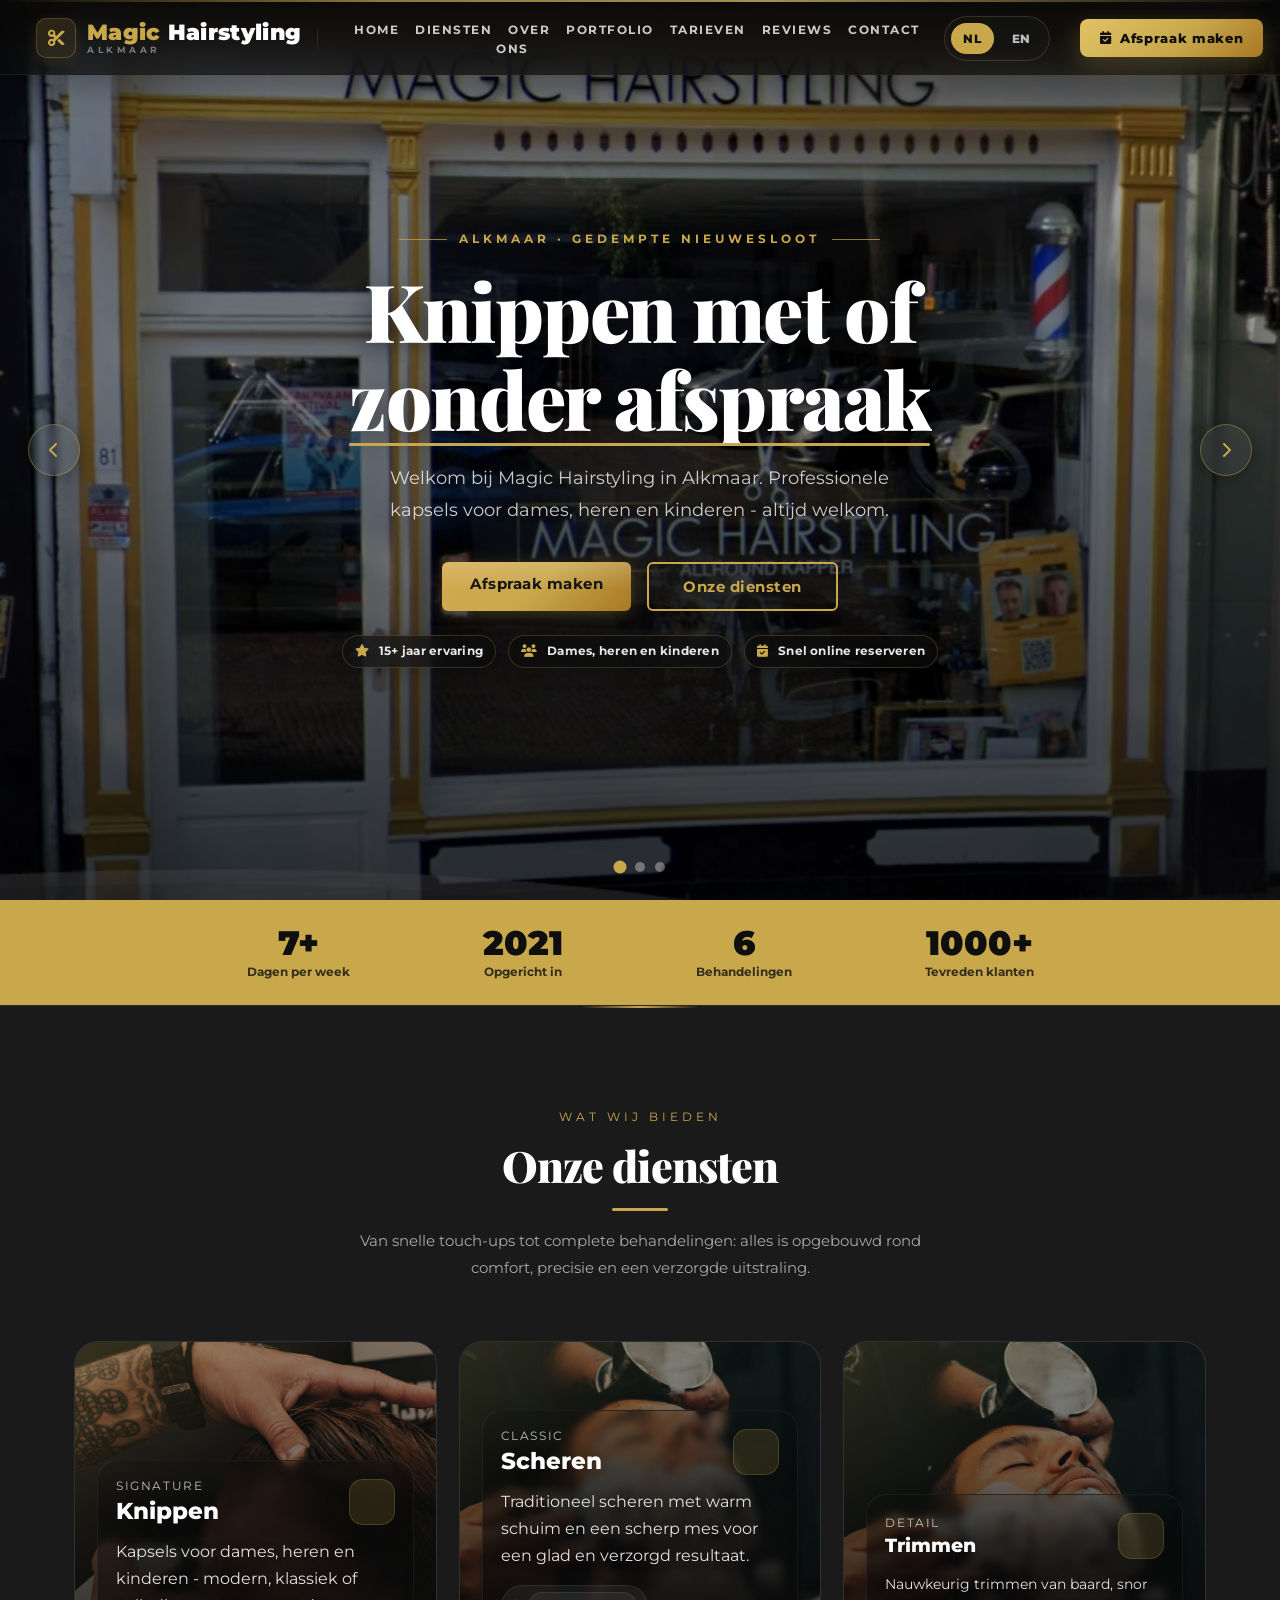
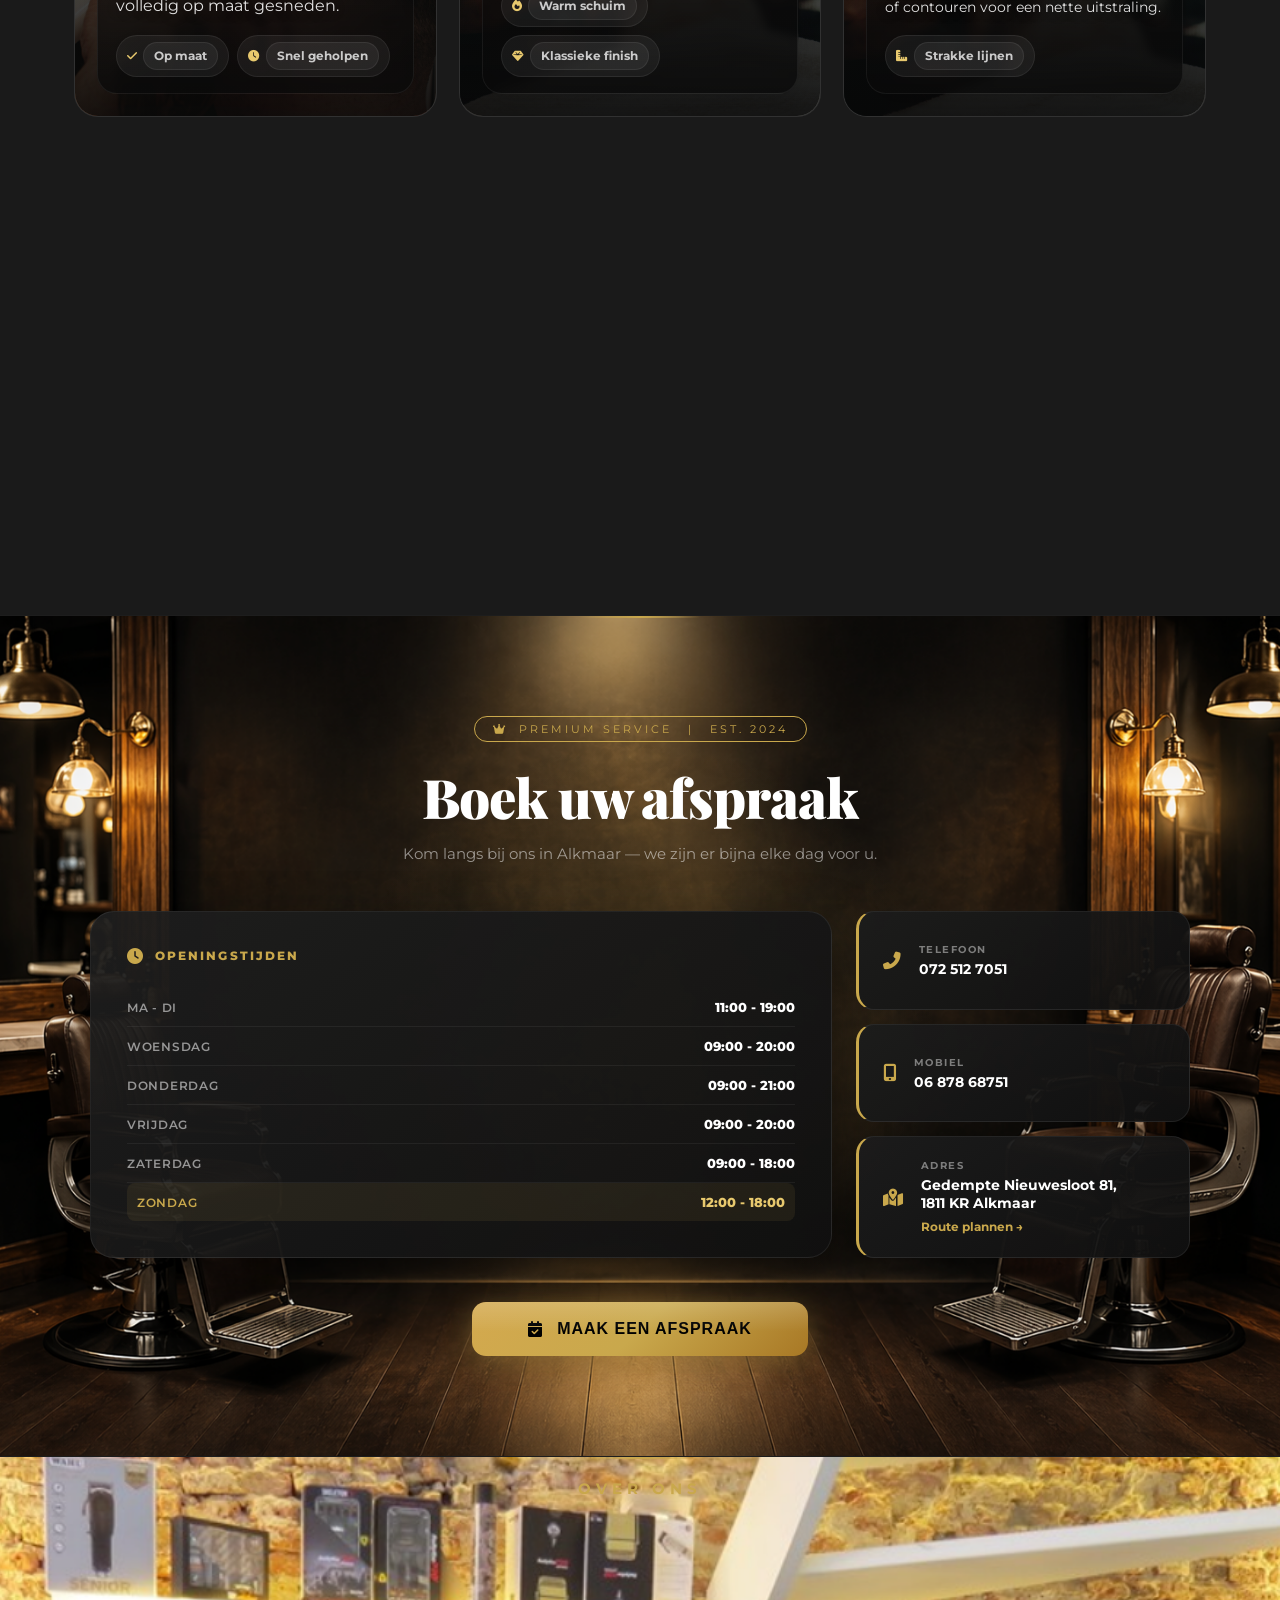
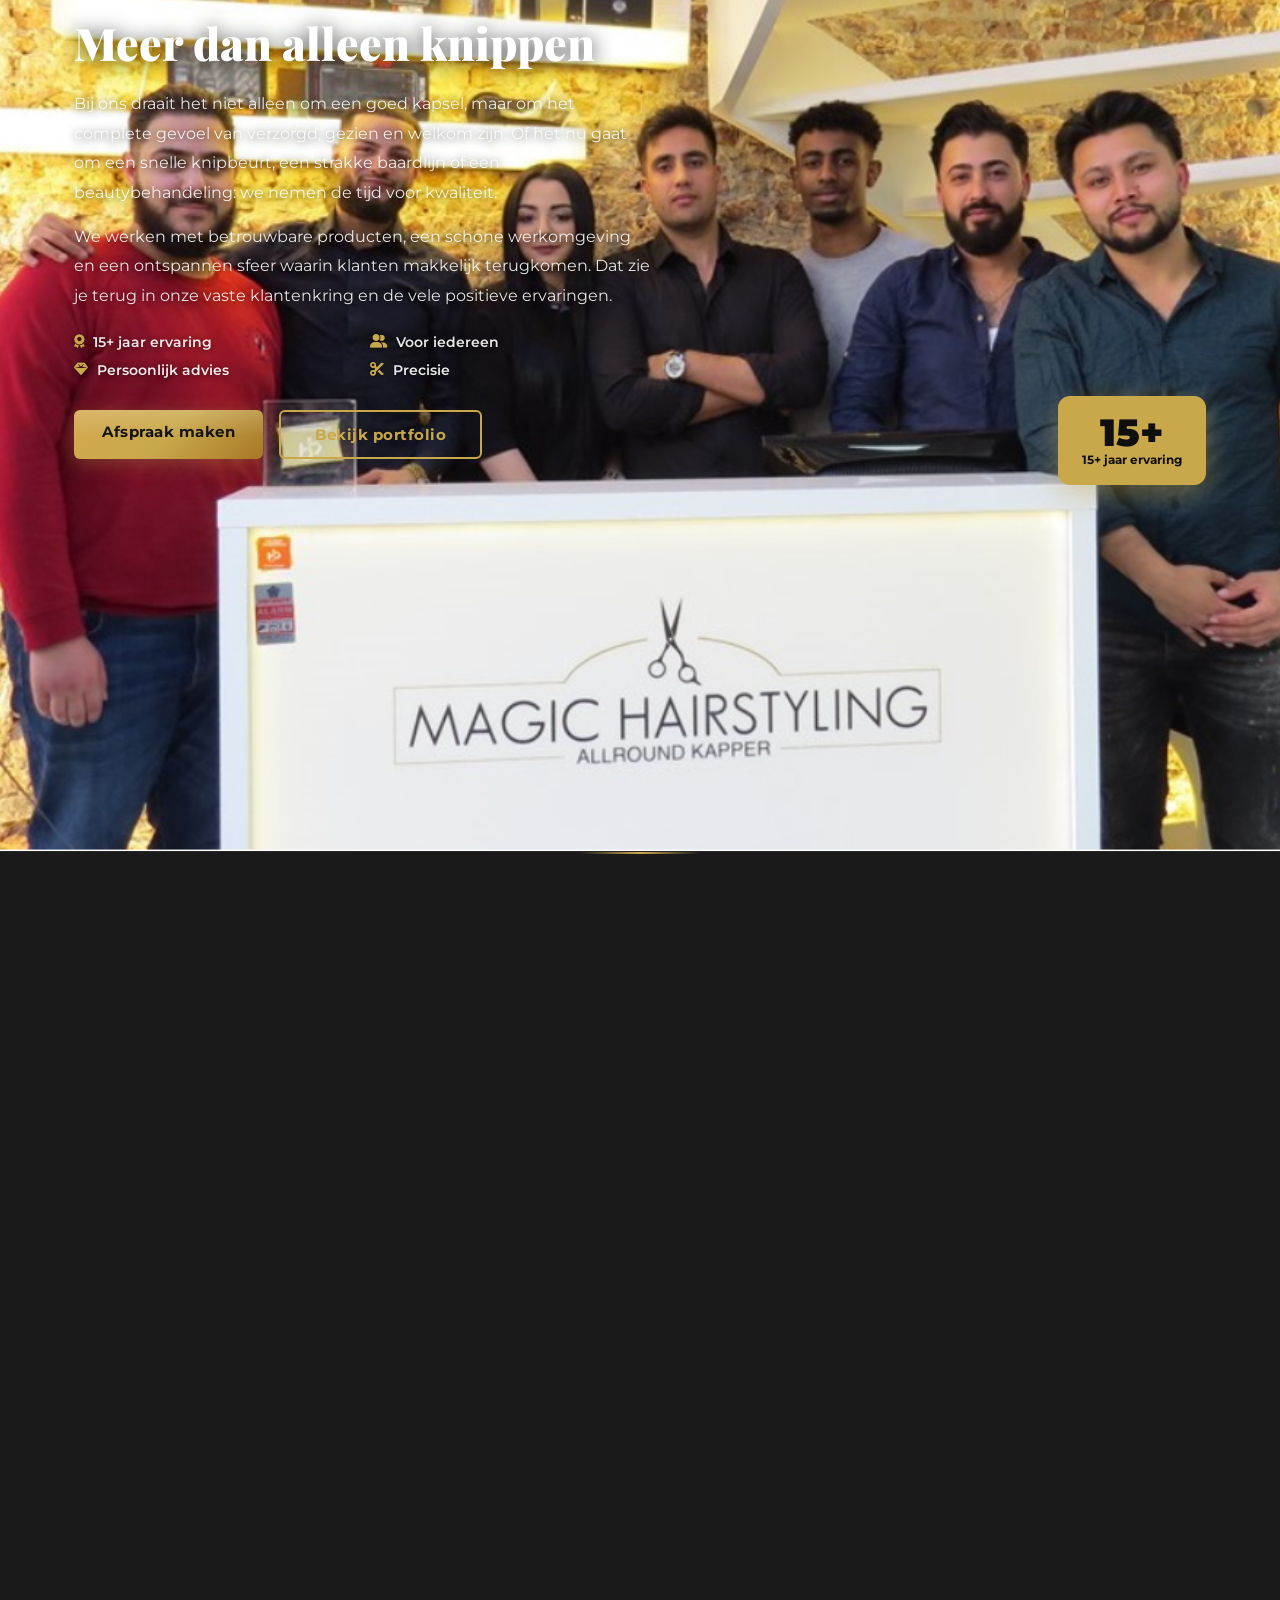
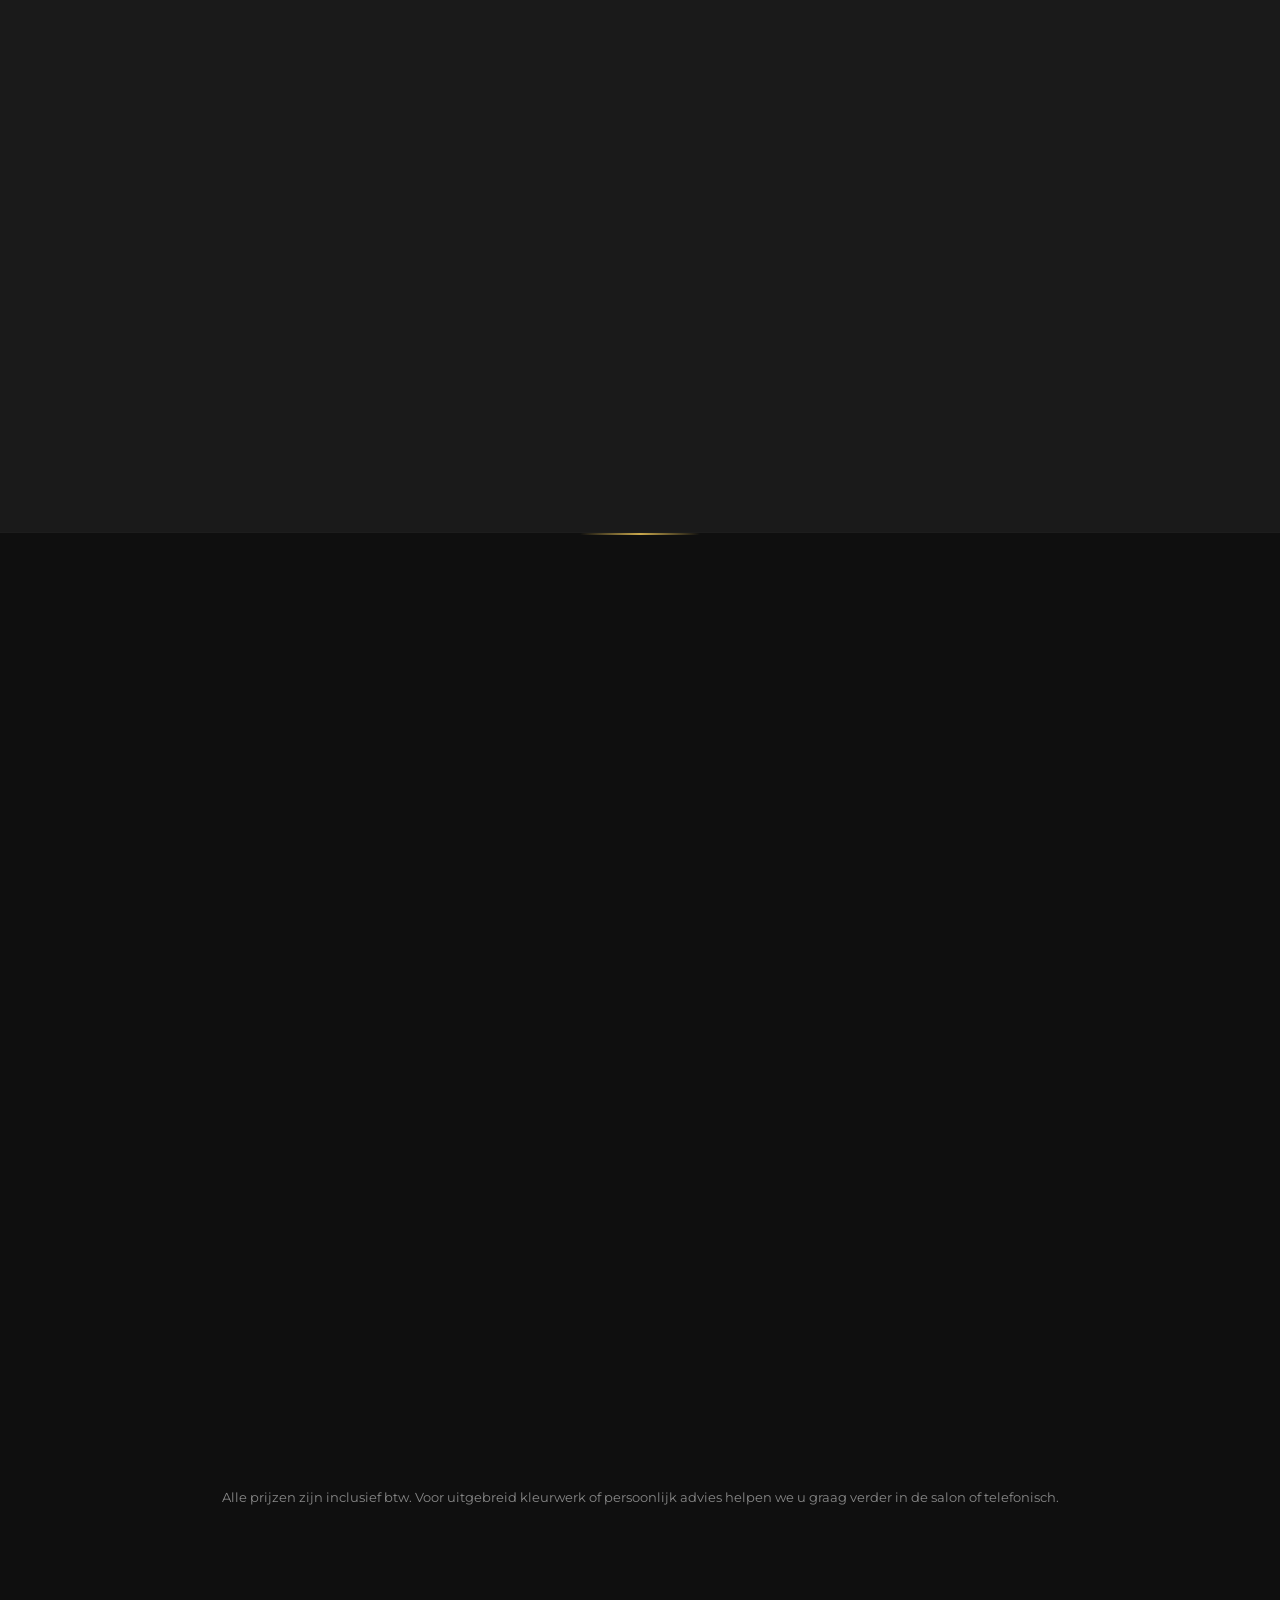
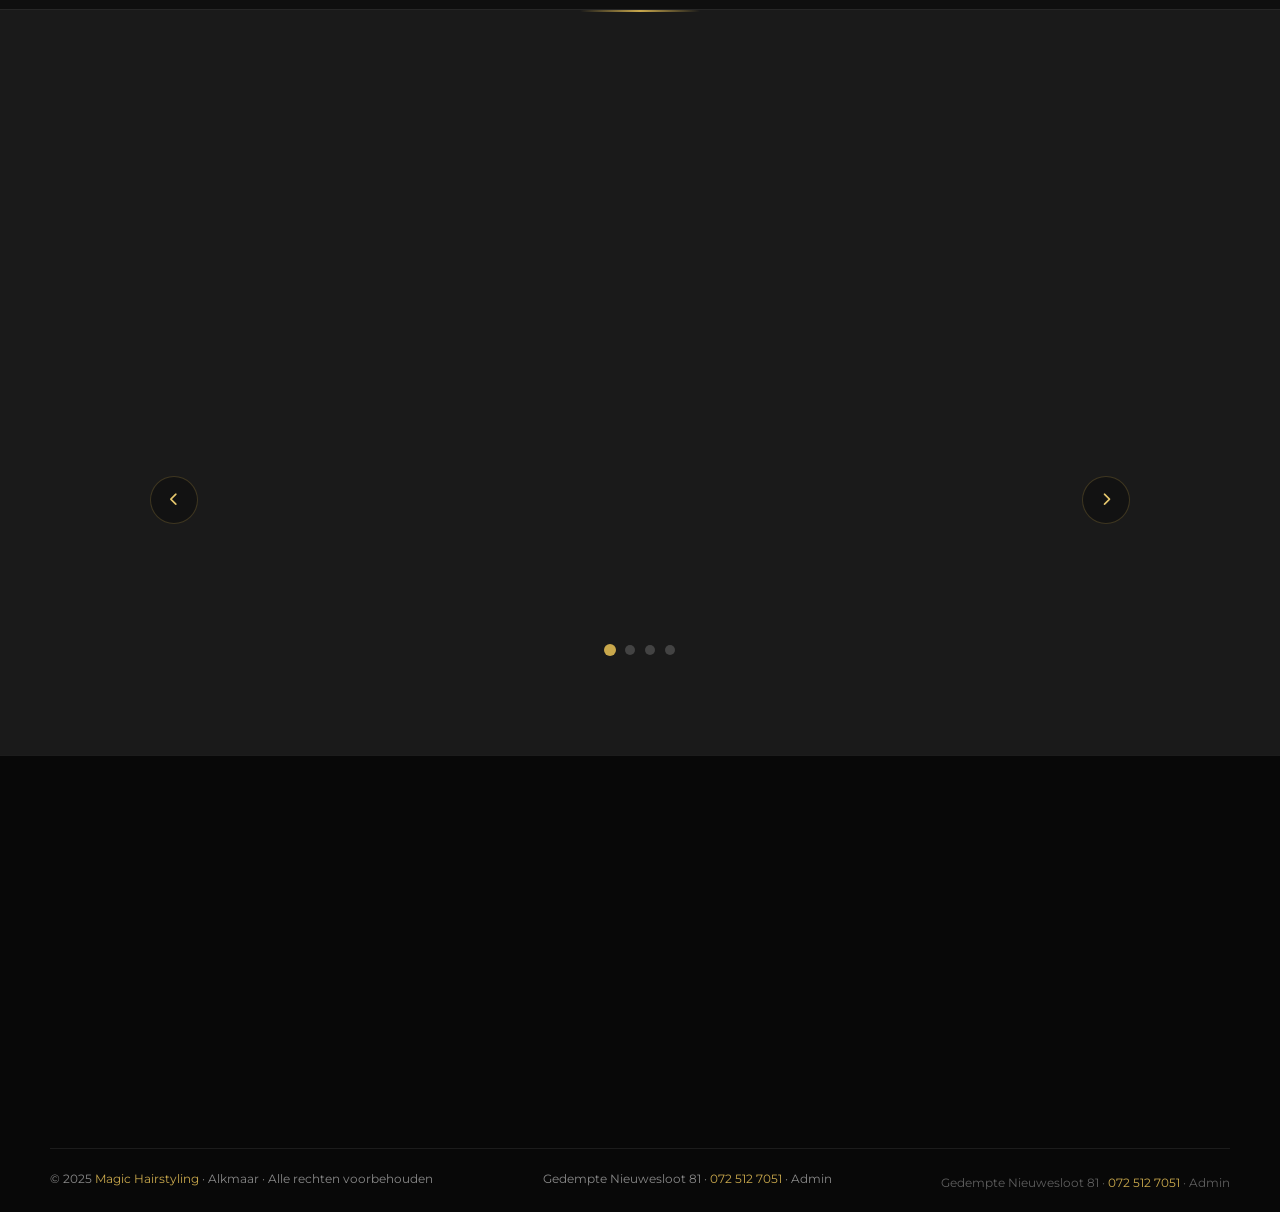
==== index.html @ 193fa3e2 "add designer credit in footer" ====
﻿<!DOCTYPE html>
<html lang="nl">
<head>
  <meta charset="UTF-8" />
  <meta name="viewport" content="width=device-width, initial-scale=1.0" />
  <title data-i18n="meta.title">Magic Hairstyling - Alkmaar</title>
  <meta name="description" content="Magic Hairstyling in Alkmaar voor dames, heren en kinderen. Bekijk diensten, prijzen, reviews en boek eenvoudig online een afspraak." />
  <meta name="robots" content="index,follow,max-image-preview:large" />
  <meta name="theme-color" content="#0f0f0f" />
  <link rel="canonical" href="https://seef1233.github.io/" />
  <meta property="og:locale" content="nl_NL" />
  <meta property="og:type" content="website" />
  <meta property="og:site_name" content="Magic Hairstyling" />
  <meta property="og:title" content="Magic Hairstyling - Alkmaar" />
  <meta property="og:description" content="Magic Hairstyling in Alkmaar voor dames, heren en kinderen. Bekijk diensten, prijzen, reviews en boek eenvoudig online een afspraak." />
  <meta property="og:url" content="https://seef1233.github.io/" />
  <meta property="og:image" content="https://seef1233.github.io/images/magic_hairstayle.png" />
  <meta property="og:image:alt" content="Voorzijde van Magic Hairstyling in Alkmaar" />
  <meta name="twitter:card" content="summary_large_image" />
  <meta name="twitter:title" content="Magic Hairstyling - Alkmaar" />
  <meta name="twitter:description" content="Magic Hairstyling in Alkmaar voor dames, heren en kinderen. Bekijk diensten, prijzen, reviews en boek eenvoudig online een afspraak." />
  <meta name="twitter:image" content="https://seef1233.github.io/images/magic_hairstayle.png" />
  <link href="https://fonts.googleapis.com/css2?family=Montserrat:wght@300;400;600;700;900&display=swap" rel="stylesheet" />
  <link rel="stylesheet" href="https://cdnjs.cloudflare.com/ajax/libs/font-awesome/6.5.0/css/all.min.css" />
  <script src="https://unpkg.com/lucide@latest"></script>
  <script type="application/ld+json">
    {
      "@context": "https://schema.org",
      "@graph": [
        {
          "@type": "HairSalon",
          "@id": "https://seef1233.github.io/#salon",
          "name": "Magic Hairstyling",
          "url": "https://seef1233.github.io/",
          "image": "https://seef1233.github.io/images/magic_hairstayle.png",
          "logo": "https://seef1233.github.io/images/magic_hairstayle.png",
          "description": "Magic Hairstyling in Alkmaar voor dames, heren en kinderen. Bekijk diensten, prijzen, reviews en boek eenvoudig online een afspraak.",
          "priceRange": "EUR",
          "telephone": "+31 72 512 7051",
          "sameAs": [
            "https://www.instagram.com/magic_hairstyling072/",
            "https://www.facebook.com/p/barber_magic2019-100063655894767/",
            "https://www.tiktok.com/@magichairhu?lang=nl-NL"
          ],
          "address": {
            "@type": "PostalAddress",
            "streetAddress": "Gedempte Nieuwesloot 81",
            "postalCode": "1811 KR",
            "addressLocality": "Alkmaar",
            "addressCountry": "NL"
          },
          "contactPoint": [
            {
              "@type": "ContactPoint",
              "telephone": "+31 72 512 7051",
              "contactType": "customer service",
              "areaServed": "NL",
              "availableLanguage": ["nl", "en"]
            },
            {
              "@type": "ContactPoint",
              "telephone": "+31 6 87868751",
              "contactType": "customer support",
              "areaServed": "NL",
              "availableLanguage": ["nl", "en"]
            }
          ],
          "hasMap": "https://www.google.com/maps/search/?api=1&query=Gedempte+Nieuwesloot+81+1811+KR+Alkmaar",
          "openingHoursSpecification": [
            {
              "@type": "OpeningHoursSpecification",
              "dayOfWeek": [
                "https://schema.org/Monday",
                "https://schema.org/Tuesday"
              ],
              "opens": "11:00",
              "closes": "19:00"
            },
            {
              "@type": "OpeningHoursSpecification",
              "dayOfWeek": "https://schema.org/Wednesday",
              "opens": "09:00",
              "closes": "20:00"
            },
            {
              "@type": "OpeningHoursSpecification",
              "dayOfWeek": "https://schema.org/Thursday",
              "opens": "09:00",
              "closes": "21:00"
            },
            {
              "@type": "OpeningHoursSpecification",
              "dayOfWeek": "https://schema.org/Friday",
              "opens": "09:00",
              "closes": "20:00"
            },
            {
              "@type": "OpeningHoursSpecification",
              "dayOfWeek": "https://schema.org/Saturday",
              "opens": "09:00",
              "closes": "18:00"
            }
          ]
        },
        {
          "@type": "WebSite",
          "@id": "https://seef1233.github.io/#website",
          "url": "https://seef1233.github.io/",
          "name": "Magic Hairstyling",
          "inLanguage": "nl-NL"
        }
      ]
    }
  </script>
  <style>
    /* â”&euro;â”&euro; Reset â”&euro;â”&euro; */
    *, *::before, *::after { box-sizing: border-box; margin: 0; padding: 0; }

    :root {
      --gold:   #c9a84c;
      --gold2:  #e8c96e;
      --dark:   #0f0f0f;
      --dark2:  #1a1a1a;
      --dark3:  #242424;
      --gray:   #888;
      --white:  #ffffff;
      --radius: 6px;
      --shadow: 0 4px 24px rgba(0,0,0,.5);
    }

    html { scroll-behavior: smooth; }
    body {
      font-family: 'Montserrat', sans-serif;
      background: var(--dark);
      color: var(--white);
      overflow-x: hidden;
    }
    a { text-decoration: none; color: inherit; }
    ul { list-style: none; }
    .container { max-width: 1180px; margin: 0 auto; padding: 0 24px; }

    /* â”&euro;â”&euro; Buttons â”&euro;â”&euro; */
    .btn {
      display: inline-block;
      padding: 13px 34px;
      border-radius: var(--radius);
      font-family: 'Montserrat', sans-serif;
      font-size: .95rem;
      font-weight: 700;
      cursor: pointer;
      border: none;
      transition: all .3s;
      letter-spacing: .5px;
    }
    .btn-gold  { background: var(--gold); color: var(--dark); }
    .btn-gold:hover { background: var(--gold2); transform: translateY(-2px); box-shadow: 0 6px 20px rgba(201,168,76,.4); }
    .btn-outline { background: transparent; border: 2px solid var(--gold); color: var(--gold); }
    .btn-outline:hover { background: var(--gold); color: var(--dark); }

    /* â”&euro;â”&euro; Section heading â”&euro;â”&euro; */
    .sec-head { text-align: center; margin-bottom: 60px; }
    .sec-head .kicker {
      display: inline-block;
      font-size: .75rem;
      letter-spacing: 4px;
      text-transform: uppercase;
      color: var(--gold);
      margin-bottom: 12px;
    }
    .sec-head h2 { font-size: clamp(1.8rem, 4vw, 2.7rem); font-weight: 900; }
    .sec-head p {
      max-width: 620px;
      margin: 16px auto 0;
      color: rgba(255,255,255,.62);
      line-height: 1.8;
      font-size: .95rem;
    }
    .sec-head .bar {
      width: 56px; height: 3px;
      background: var(--gold);
      margin: 14px auto 0;
      border-radius: 2px;
    }

    /* â•â•â•â•â•â•â•â•â•â•â•â•â•â•â•â•â•â•â•â•â•â•â•â•â•â•â•â•â•â•â•â•â•â•â•â•
       NAVBAR
    â•â•â•â•â•â•â•â•â•â•â•â•â•â•â•â•â•â•â•â•â•â•â•â•â•â•â•â•â•â•â•â•â•â•â•â• */
    #nav {
      position: fixed; top: 0; left: 0; right: 0; z-index: 1000;
      transition: background .4s, box-shadow .4s;
      padding: 0;
      background: linear-gradient(180deg, rgba(6,6,6,.94), rgba(10,10,10,.72));
      box-shadow: 0 8px 32px rgba(0,0,0,.28);
      backdrop-filter: blur(18px);
      border-bottom: 1px solid rgba(201,168,76,.12);
    }
    /* Gold accent bar at top */
    #nav::before {
      content: '';
      display: block;
      height: 2px;
      background: linear-gradient(90deg, transparent 0%, var(--gold) 30%, var(--gold2) 60%, transparent 100%);
      opacity: .7;
    }
    #nav.scrolled {
      background: linear-gradient(180deg, rgba(6,6,6,.98), rgba(10,10,10,.92));
      box-shadow: 0 10px 40px rgba(0,0,0,.38);
      border-bottom-color: rgba(201,168,76,.18);
    }
    #nav.scrolled::before { opacity: 1; }
    .nav-inner {
      width: 100%;
      max-width: 100%;
      margin: 0;
      display: flex; align-items: center; justify-content: space-between;
      min-height: 72px;
      padding: 12px 36px;
      gap: 16px;
    }
    /* Logo */
    .nav-logo {
      display: flex;
      align-items: center;
      gap: 11px;
      min-width: 0;
      flex-shrink: 0;
      text-decoration: none;
    }
    .nav-logo-icon {
      width: 40px; height: 40px;
      border-radius: 10px;
      background: linear-gradient(135deg, rgba(201,168,76,.18), rgba(201,168,76,.08));
      border: 1px solid rgba(201,168,76,.28);
      display: flex; align-items: center; justify-content: center;
      font-size: 1.05rem; color: var(--gold);
      flex-shrink: 0;
      box-shadow: 0 4px 14px rgba(201,168,76,.12);
    }
    .nav-logo-text {
      display: flex;
      flex-direction: column;
      gap: 1px;
      line-height: 1;
    }
    .nav-logo-main {
      font-size: 1.38rem;
      font-weight: 900;
      color: var(--gold);
      letter-spacing: .3px;
    }
    .nav-logo-main em {
      font-style: normal;
      color: var(--white);
    }
    .nav-logo-sub {
      font-size: .58rem;
      font-weight: 700;
      letter-spacing: .38em;
      text-transform: uppercase;
      color: rgba(255,255,255,.42);
    }
    /* Separator */
    .nav-sep {
      width: 1px;
      height: 32px;
      background: linear-gradient(to bottom, transparent, rgba(255,255,255,.12), transparent);
      flex-shrink: 0;
    }
    .nav-links {
      display: flex; gap: 4px; align-items: center;
      padding: 0 8px;
    }
    .nav-links a {
      font-size: .78rem; font-weight: 700; color: rgba(255,255,255,.78);
      text-transform: uppercase; letter-spacing: .12em;
      position: relative; padding: 8px 12px;
      border-radius: 6px;
      transition: color .25s, background .25s;
    }
    .nav-links a::after {
      content: ''; position: absolute; bottom: 4px; left: 12px; right: 12px;
      height: 1.5px; background: linear-gradient(90deg, var(--gold), var(--gold2));
      border-radius: 999px;
      transform: scaleX(0);
      transition: transform .28s ease;
      transform-origin: center;
    }
    .nav-links a:hover {
      color: var(--gold);
      background: rgba(201,168,76,.07);
    }
    .nav-links a:hover::after { transform: scaleX(1); }
    /* Book button */
    .nav-btn {
      margin-left: 4px;
      display: inline-flex;
      align-items: center;
      gap: 8px;
      padding: 11px 20px;
      border-radius: 8px;
      font-size: .82rem;
      font-weight: 800;
      letter-spacing: .05em;
      white-space: nowrap;
      color: var(--dark);
      border: none;
      background: linear-gradient(135deg, var(--gold2) 0%, var(--gold) 100%);
      box-shadow: 0 6px 22px rgba(201,168,76,.28), inset 0 1px 0 rgba(255,255,255,.22);
      transition: transform .25s, box-shadow .25s;
      flex-shrink: 0;
    }
    .nav-btn i {
      font-size: .8rem;
    }
    .nav-btn:hover {
      transform: translateY(-2px);
      box-shadow: 0 10px 30px rgba(201,168,76,.38), inset 0 1px 0 rgba(255,255,255,.22);
    }
    .nav-btn:active { transform: translateY(0); }

    /* Hamburger */
    .hamburger {
      display: none; flex-direction: column; gap: 5px;
      cursor: pointer; background: none; border: none; padding: 6px;
      border-radius: 8px;
      transition: background .2s;
    }
    .hamburger:hover { background: rgba(255,255,255,.06); }
    .hamburger span {
      display: block; width: 22px; height: 2px;
      background: var(--white); border-radius: 2px; transition: all .3s;
      transform-origin: center;
    }
    /* X animation when open */
    .hamburger.open span:nth-child(1) { transform: translateY(7px) rotate(45deg); }
    .hamburger.open span:nth-child(2) { opacity: 0; transform: scaleX(0); }
    .hamburger.open span:nth-child(3) { transform: translateY(-7px) rotate(-45deg); }

    /* Mobile menu */
    .mob-menu {
      display: none; flex-direction: column;
      margin: 0;
      max-width: 100%;
      background: rgba(10,10,10,.97);
      padding: 8px 0 16px;
      gap: 0;
      border-top: 1px solid rgba(201,168,76,.14);
      box-shadow: 0 20px 48px rgba(0,0,0,.32);
      backdrop-filter: blur(20px);
    }
    .mob-menu.open { display: flex; }
    .mob-menu a {
      font-size: .82rem; font-weight: 700; color: rgba(255,255,255,.78);
      padding: 13px 24px;
      text-transform: uppercase; letter-spacing: .1em;
      border-left: 2px solid transparent;
      transition: color .2s, border-color .2s, background .2s, padding-left .2s;
    }
    .mob-menu a:hover {
      color: var(--gold);
      border-left-color: var(--gold);
      background: rgba(201,168,76,.05);
      padding-left: 28px;
    }
    .mob-menu .nav-btn {
      margin: 10px 20px 0;
      justify-content: center;
      padding: 13px 20px;
      border-radius: 8px;
    }
    .mob-menu [data-language-switcher] { padding: 4px 20px 0; }

    /* â•â•â•â•â•â•â•â•â•â•â•â•â•â•â•â•â•â•â•â•â•â•â•â•â•â•â•â•â•â•â•â•â•â•â•â•
       HERO
    â•â•â•â•â•â•â•â•â•â•â•â•â•â•â•â•â•â•â•â•â•â•â•â•â•â•â•â•â•â•â•â•â•â•â•â• */
    #hero {
      position: relative; height: 100vh; min-height: 620px; overflow: hidden;
    }
    .slide {
      position: absolute; inset: 0;
      display: flex; align-items: center; justify-content: center;
      opacity: 0; transition: opacity 1.4s ease;
    }
    .slide.active { opacity: 1; z-index: 1; }
    .slide-bg {
      position: absolute; inset: 0;
      background-size: cover; background-position: center;
      filter: brightness(.8);
      transform: scale(1.06); transition: transform 9s ease;
    }
    .slide.active .slide-bg { transform: scale(1); }
    /* overlay: ØªØ¯Ø±Ø¬ Ø¯Ø§ÙƒÙ† Ù…Ù† Ø§Ù„Ø£Ø³ÙÙ„ + Ø·Ø¨Ù‚Ø© Ø®ÙÙŠÙØ© Ù…ÙˆØ­Ø¯Ø© */
    .slide::before {
      content: ''; position: absolute; inset: 0; z-index: 1;
      background: rgba(0,0,0,.3);
    }
    .slide::after {
      content: ''; position: absolute; inset: 0; z-index: 1;
      background: linear-gradient(to top, rgba(0,0,0,.6) 0%, transparent 58%);
    }
    .slide-content {
      position: relative; z-index: 2;
      max-width: 780px; padding: 0 32px;
      text-align: center;
      display: flex; flex-direction: column; align-items: center;
    }
    /* Ø®Ø· Ø°Ù‡Ø¨ÙŠ Ø£Ù†ÙŠÙ‚ Ø¨Ø¯Ù„Ø§Ù‹ Ù…Ù† Ø§Ù„Ù&euro; pill */
    .slide-tag {
      display: flex; align-items: center; gap: 12px;
      color: var(--gold); font-size: .72rem; font-weight: 700;
      letter-spacing: 4px; text-transform: uppercase;
      margin-bottom: 20px;
    }
    .slide-tag::before,
    .slide-tag::after {
      content: ''; display: block; height: 1px; width: 48px;
      background: var(--gold); opacity: .7;
    }
    .slide-content h1,
    .slide-title {
      font-size: clamp(2.6rem, 7vw, 5rem);
      font-weight: 900; line-height: 1.1; margin-bottom: 20px;
      text-shadow: 0 4px 30px rgba(0,0,0,.5);
      letter-spacing: -.5px;
    }
    /* Ø®Ø· Ø°Ù‡Ø¨ÙŠ ØªØ­Øª Ø§Ù„Ø¹Ù†ÙˆØ§Ù† */
    .slide-content h1 span,
    .slide-title span {
      position: relative; display: inline-block;
    }
    .slide-content h1 span::after,
    .slide-title span::after {
      content: ''; position: absolute; left: 0; bottom: -4px;
      width: 100%; height: 3px; background: var(--gold); border-radius: 2px;
    }
    .slide-content p {
      font-size: clamp(.92rem, 2vw, 1.1rem);
      color: rgba(255,255,255,.78); line-height: 1.8; margin-bottom: 36px;
      max-width: 520px;
    }
    .slide-btns { display: flex; gap: 16px; flex-wrap: wrap; justify-content: center; }
    .hero-trust {
      display: flex;
      gap: 12px;
      flex-wrap: wrap;
      justify-content: center;
      margin-top: 24px;
    }
    .hero-pill {
      display: inline-flex;
      align-items: center;
      gap: 10px;
      padding: 10px 14px;
      border-radius: 999px;
      border: 1px solid rgba(255,255,255,.1);
      background: rgba(10,10,10,.34);
      box-shadow: 0 10px 28px rgba(0,0,0,.18);
      backdrop-filter: blur(8px);
      color: rgba(255,255,255,.9);
      font-size: .78rem;
      font-weight: 700;
      letter-spacing: .02em;
    }
    .hero-pill i {
      color: var(--gold);
      font-size: .78rem;
    }

    /* Dots & arrows */
    .hero-dots {
      position: absolute; bottom: 28px; left: 50%;
      transform: translateX(-50%); z-index: 10;
      display: flex; gap: 10px;
    }
    .hero-dots span {
      width: 10px; height: 10px; border-radius: 50%;
      background: rgba(255,255,255,.35); cursor: pointer;
      transition: all .3s;
    }
    .hero-dots span.active { background: var(--gold); transform: scale(1.3); }
    .hero-arr {
      position: absolute; top: 50%; transform: translateY(-50%);
      z-index: 10;
      width: 52px; height: 52px; border-radius: 50%;
      background: rgba(255,255,255,.06);
      border: 1px solid rgba(201,168,76,.4);
      color: var(--gold); font-size: 1rem;
      display: flex; align-items: center; justify-content: center;
      cursor: pointer; transition: all .3s;
      backdrop-filter: blur(4px);
    }
    .hero-arr:hover { background: var(--gold); border-color: var(--gold); color: var(--dark); transform: translateY(-50%) scale(1.08); }
    .arr-l { left: 28px; }
    .arr-r { right: 28px; }

    /* â•â•â•â•â•â•â•â•â•â•â•â•â•â•â•â•â•â•â•â•â•â•â•â•â•â•â•â•â•â•â•â•â•â•â•â•
       STATS BAR
    â•â•â•â•â•â•â•â•â•â•â•â•â•â•â•â•â•â•â•â•â•â•â•â•â•â•â•â•â•â•â•â•â•â•â•â• */
    /* â”&euro;â”&euro; Section dividers â”&euro;â”&euro; */
    /* ╔═ Section dividers ═╗ */
    section:not(#hero):not(#stats) {
      border-top: 1px solid rgba(255,255,255,.06);
      position: relative;
    }
    section:not(#hero):not(#stats)::before {
      content: '';
      display: block;
      position: absolute;
      top: 0; left: 50%; transform: translateX(-50%);
      width: 120px; height: 2px;
      background: linear-gradient(to right, transparent, var(--gold), transparent);
      border-radius: 2px;
    }

    #stats { background: var(--gold); padding: 26px 24px; }
    .stats-row {
      max-width: 900px; margin: 0 auto;
      display: flex; justify-content: space-around; flex-wrap: wrap; gap: 20px;
    }
    .stat { text-align: center; color: var(--dark); }
    .stat .n { font-size: 2.1rem; font-weight: 900; line-height: 1; }
    .stat .l { font-size: .78rem; font-weight: 700; margin-top: 4px; opacity: .8; }

    /* â•â•â•â•â•â•â•â•â•â•â•â•â•â•â•â•â•â•â•â•â•â•â•â•â•â•â•â•â•â•â•â•â•â•â•â•
       SERVICES
    â•â•â•â•â•â•â•â•â•â•â•â•â•â•â•â•â•â•â•â•â•â•â•â•â•â•â•â•â•â•â•â•â•â•â•â• */
    #diensten { padding: 100px 24px; background: var(--dark2); }
    .diensten-grid {
      display: grid;
      grid-template-columns: repeat(3, minmax(0, 1fr));
      gap: 22px;
    }
    .d-card {
      position: relative; overflow: hidden;
      background: var(--dark3); border: 1px solid rgba(255,255,255,.06);
      border-radius: 24px; padding: 22px; text-align: left;
      transition: all .35s; cursor: default;
      min-height: 376px;
      display: flex; flex-direction: column; justify-content: flex-end;
      isolation: isolate;
    }
    .d-card.featured {
      min-height: 376px;
    }
    .d-card.featured-left {
      min-height: 376px;
    }
    .d-card.featured-center {
      min-height: 376px;
    }
    .d-card.compact {
      min-height: 376px;
    }
    .d-card-bg {
      position: absolute; inset: 0;
      width: 100%; height: 100%;
      object-fit: cover;
      opacity: .72;
      transform: scale(1.02);
      filter: saturate(1.04) contrast(1.03) brightness(.88);
      transition: transform .55s ease, opacity .35s ease, filter .35s ease;
    }
    .d-card-bg.trimmen { object-position: center 35%; }
    .d-card::after {
      content: ''; position: absolute; inset: 0;
      background:
        linear-gradient(180deg, rgba(8,8,8,.04) 0%, rgba(8,8,8,.16) 30%, rgba(8,8,8,.58) 68%, rgba(8,8,8,.88) 100%),
        linear-gradient(135deg, rgba(201,168,76,.18) 0%, rgba(201,168,76,0) 40%);
      z-index: 1;
    }
    .d-card > :not(.d-card-bg) { position: relative; z-index: 2; }
    .d-card:hover {
      border-color: rgba(201,168,76,.48); transform: translateY(-8px);
      box-shadow: 0 24px 46px rgba(0,0,0,.45);
    }
    .d-card-content {
      width: 100%;
      padding: 18px 18px 16px;
      border-radius: 20px;
      background: linear-gradient(180deg, rgba(10,10,10,.16) 0%, rgba(10,10,10,.54) 30%, rgba(10,10,10,.82) 100%);
      backdrop-filter: blur(4px);
      border: 1px solid rgba(255,255,255,.06);
      box-shadow: 0 14px 30px rgba(0,0,0,.18);
    }
    .d-head {
      display: flex;
      align-items: center; justify-content: space-between;
      gap: 12px;
      margin-bottom: 14px;
    }
    .d-title-group { display: grid; gap: 4px; }
    .d-kicker {
      font-size: .72rem;
      text-transform: uppercase;
      letter-spacing: .14em;
      color: rgba(255,255,255,.72);
    }
    .d-icon {
      width: 46px; height: 46px; border-radius: 14px;
      background: rgba(201,168,76,.14);
      border: 1px solid rgba(201,168,76,.22);
      box-shadow: 0 8px 24px rgba(0,0,0,.22);
      display: flex; align-items: center; justify-content: center;
      margin: 0;
      flex: 0 0 46px;
      font-size: 1.8rem; color: var(--gold2);
      transition: background .35s, color .35s, transform .35s, box-shadow .35s;
    }
    .d-card:hover .d-icon {
      background: rgba(201,168,76,.9);
      color: var(--dark);
      transform: translateY(-2px) scale(1.03);
      box-shadow: 0 12px 30px rgba(201,168,76,.18);
    }
    .d-card:hover .d-card-bg { opacity: .84; transform: scale(1.07); filter: saturate(1.08) contrast(1.04) brightness(.96); }
    .d-icon svg {
      width: 18px;
      height: 18px;
      stroke-width: 2.2;
    }
    .d-card h3 {
      font-size: 1.44rem; font-weight: 800; margin-bottom: 0;
      color: var(--white); text-shadow: 0 2px 18px rgba(0,0,0,.35);
    }
    .d-card.compact h3 { font-size: 1.18rem; }
    .d-card p  {
      max-width: 100%;
      font-size: .98rem; color: rgba(255,255,255,.88); line-height: 1.7;
      text-shadow: 0 2px 14px rgba(0,0,0,.28);
      margin-top: 0;
    }
    .d-card.compact p {
      font-size: .9rem;
      line-height: 1.6;
    }
    .d-meta {
      display: flex;
      flex-wrap: wrap;
      gap: 8px;
      margin-top: 16px;
    }
    .d-meta span {
      display: inline-flex;
      align-items: center;
      gap: 6px;
      padding: 6px 10px;
      border-radius: 999px;
      background: rgba(255,255,255,.06);
      border: 1px solid rgba(255,255,255,.07);
      color: rgba(255,255,255,.76);
      font-size: .72rem;
      font-weight: 700;
    }
    .d-meta i { color: var(--gold2); font-size: .72rem; }

    /* â•â•â•â•â•â•â•â•â•â•â•â•â•â•â•â•â•â•â•â•â•â•â•â•â•â•â•â•â•â•â•â•â•â•â•â•
       ABOUT
    â•â•â•â•â•â•â•â•â•â•â•â•â•â•â•â•â•â•â•â•â•â•â•â•â•â•â•â•â•â•â•â•â•â•â•â• */
    #over {
      padding: 100px 24px;
      background: var(--dark);
      position: relative;
      overflow: hidden;
    }
    #over::before {
      content: ""; position: absolute; inset: 0;
      background: linear-gradient(100deg, rgba(0,0,0,.88) 0%, rgba(0,0,0,.75) 45%, rgba(0,0,0,.3) 75%, rgba(0,0,0,.1) 100%);
      z-index: 1;
    }
    .over-img {
      position: absolute; inset: 0; z-index: 0;
    }
    .over-img img {
      width: 100%; height: 100%; object-fit: cover; object-position: center top;
    }
    .over-wrap {
      position: relative; z-index: 2;
      max-width: 1180px; margin: 0 auto;
      min-height: 560px;
      display: flex; align-items: center;
      padding: 20px 0;
    }
    .over-badge {
      position: absolute; bottom: 32px; right: 0; z-index: 3;
      background: var(--gold); color: var(--dark);
      border-radius: 12px; padding: 18px 24px; text-align: center;
      box-shadow: 0 8px 28px rgba(201,168,76,.45);
    }
    .over-badge .yrs { font-size: 2.4rem; font-weight: 900; line-height: 1; }
    .over-badge .yrl { font-size: .76rem; font-weight: 700; }
    .over-text {
      position: relative; z-index: 2;
      max-width: 580px; color: #fff;
    }
    .over-text .kicker {
      font-size: .75rem; letter-spacing: 4px; text-transform: uppercase;
      color: var(--gold); margin-bottom: 12px; display: block;
    }
    .over-text h2 {
      font-size: clamp(1.8rem, 3.8vw, 2.8rem);
      font-weight: 900; margin-bottom: 18px; line-height: 1.25;
      font-family: "Playfair Display", serif;
      text-shadow: 0 2px 20px rgba(0,0,0,.8);
    }
    .over-text p { color: rgba(255,255,255,.88); line-height: 1.85; margin-bottom: 14px; text-shadow: 0 1px 8px rgba(0,0,0,.7); }
    .over-feats {
      display: grid; grid-template-columns: 1fr 1fr;
      gap: 12px; margin: 24px 0 32px;
    }
    .feat { display: flex; align-items: center; gap: 9px; font-size: .87rem; font-weight: 600; color: rgba(255,255,255,.9); text-shadow: 0 1px 6px rgba(0,0,0,.6); }
    .feat i { color: var(--gold); }
    .values-grid {
      display: grid;
      grid-template-columns: repeat(3, 1fr);
      gap: 18px;
      margin-top: 42px;
    }
    .value-box {
      padding: 24px;
      border-radius: 20px;
      background: var(--dark2);
      border: 1px solid rgba(255,255,255,.06);
      box-shadow: 0 16px 38px rgba(0,0,0,.18);
    }
    .value-box span {
      color: var(--gold);
      font-size: .76rem;
      text-transform: uppercase;
      letter-spacing: .12em;
      font-weight: 800;
    }
    .value-box h3 {
      margin: 12px 0 10px;
      font-size: 1.08rem;
    }
    .value-box p {
      color: rgba(255,255,255,.66);
      line-height: 1.8;
      font-size: .92rem;
    }

    /* â•â•â•â•â•â•â•â•â•â•â•â•â•â•â•â•â•â•â•â•â•â•â•â•â•â•â•â•â•â•â•â•â•â•â•â•
       PORTFOLIO
    â•â•â•â•â•â•â•â•â•â•â•â•â•â•â•â•â•â•â•â•â•â•â•â•â•â•â•â•â•â•â•â•â•â•â•â• */
    #portfolio { padding: 100px 24px; background: var(--dark2); }
    .port-grid {
      display: grid;
      grid-template-columns: repeat(3, 1fr);
      gap: 16px;
    }
    .port-item { overflow: hidden; border-radius: 12px; position: relative; cursor: pointer; }
    .port-item img { width: 100%; height: 280px; object-fit: cover; transition: transform .5s; display: block; }
    .port-item:hover img { transform: scale(1.07); }
    .port-item .ov {
      position: absolute; inset: 0;
      background: rgba(201,168,76,.72);
      display: flex; align-items: center; justify-content: center;
      opacity: 0; transition: opacity .4s;
      font-size: 1.8rem; color: var(--dark);
    }
    .port-item:hover .ov { opacity: 1; }
    .port-item.tall { grid-row: span 2; }
    .port-item.tall img { height: 514px; }
    .port-label {
      position: absolute;
      left: 20px;
      right: 20px;
      bottom: 20px;
      z-index: 2;
      display: flex;
      justify-content: space-between;
      align-items: end;
      gap: 16px;
    }
    .port-label strong {
      display: block;
      font-size: 1.05rem;
    }
    .port-label span {
      display: block;
      margin-top: 8px;
      color: rgba(255,255,255,.74);
      font-size: .86rem;
      line-height: 1.7;
    }
    .port-chip {
      padding: 8px 12px;
      border-radius: 999px;
      background: rgba(201,168,76,.14);
      border: 1px solid rgba(201,168,76,.28);
      color: var(--gold2);
      font-size: .74rem;
      font-weight: 800;
      text-transform: uppercase;
      letter-spacing: .08em;
      flex-shrink: 0;
    }

    /* â•â•â•â•â•â•â•â•â•â•â•â•â•â•â•â•â•â•â•â•â•â•â•â•â•â•â•â•â•â•â•â•â•â•â•â•
       PRICING
    â•â•â•â•â•â•â•â•â•â•â•â•â•â•â•â•â•â•â•â•â•â•â•â•â•â•â•â•â•â•â•â•â•â•â•â• */
    #tarieven { padding: 100px 24px; background: var(--dark); }
    .tar-grid {
      display: grid;
      grid-template-columns: repeat(auto-fit, minmax(260px, 1fr));
      gap: 26px; max-width: 980px; margin: 0 auto;
    }
    .tar-card {
      background: var(--dark2); border: 1px solid #252525;
      border-radius: 12px; padding: 38px 30px; text-align: center;
      position: relative; transition: all .35s;
    }
    .tar-card.pop { border-color: var(--gold); background: var(--dark3); }
    .tar-card.pop::before {
      content: 'Meest gekozen';
      position: absolute; top: -13px; left: 50%; transform: translateX(-50%);
      background: var(--gold); color: var(--dark);
      font-size: .7rem; font-weight: 700; padding: 4px 18px; border-radius: 20px;
    }
    .tar-card:hover { transform: translateY(-6px); box-shadow: 0 16px 40px rgba(0,0,0,.3); }
    .tar-card .plan {
      font-size: .72rem; letter-spacing: 3px; font-weight: 700;
      color: var(--gold); text-transform: uppercase; margin-bottom: 14px;
    }
    .tar-card .price { font-size: 2.8rem; font-weight: 900; line-height: 1; margin-bottom: 6px; }
    .tar-card .price sup { font-size: 1.1rem; vertical-align: super; }
    .tar-card .sub { font-size: .8rem; color: var(--gray); margin-bottom: 26px; }
    .tar-card ul { text-align: left; margin-bottom: 28px; }
    .tar-card ul li {
      padding: 8px 0; border-bottom: 1px solid #252525;
      font-size: .85rem; display: flex; align-items: center; gap: 8px;
    }
    .tar-card ul li:last-child { border: none; }
    .tar-card ul li i { color: var(--gold); font-size: .75rem; }

    /* â•â•â•â•â•â•â•â•â•â•â•â•â•â•â•â•â•â•â•â•â•â•â•â•â•â•â•â•â•â•â•â•â•â•â•â•
       REVIEWS
    â•â•â•â•â•â•â•â•â•â•â•â•â•â•â•â•â•â•â•â•â•â•â•â•â•â•â•â•â•â•â•â•â•â•â•â• */
    #reviews { padding: 100px 24px; background: var(--dark2); }
    .reviews-shell {
      position: relative;
      max-width: 980px;
      margin: 0 auto;
      padding: 0 74px;
    }
    .rev-viewport { overflow: hidden; }
    .rev-track {
      display: flex;
      transition: transform .55s ease;
      will-change: transform;
    }
    .rev-card {
      min-width: 100%;
      background:
        linear-gradient(180deg, rgba(255,255,255,.02), rgba(255,255,255,0)),
        var(--dark3);
      border: 1px solid #252525;
      border-radius: 22px;
      padding: 34px;
      transition: border-color .3s, transform .3s;
      box-shadow: 0 18px 42px rgba(0,0,0,.18);
    }
    .rev-card:hover { border-color: var(--gold); }
    .rev-topline {
      display: flex;
      justify-content: space-between;
      align-items: center;
      gap: 12px;
      margin-bottom: 18px;
    }
    .rev-origin {
      font-size: .76rem;
      text-transform: uppercase;
      letter-spacing: .16em;
      color: rgba(255,255,255,.55);
    }
    .rev-stars { color: var(--gold); margin-bottom: 18px; font-size: 1.05rem; letter-spacing: 2px; }
    .rev-txt {
      font-size: 1.02rem;
      color: rgba(255,255,255,.9);
      line-height: 1.8;
      margin-bottom: 26px;
      font-style: italic;
    }
    .rev-auth { display: flex; align-items: center; gap: 14px; }
    .rev-av {
      width: 52px; height: 52px; border-radius: 50%;
      background: var(--gold); display: flex; align-items: center; justify-content: center;
      font-weight: 900; color: var(--dark); font-size: 1.05rem;
      flex: 0 0 52px;
    }
    .rev-name { font-weight: 800; font-size: 1rem; }
    .rev-since { font-size: .82rem; color: var(--gray); margin-top: 4px; }
    .rev-nav {
      position: absolute;
      top: 50%;
      transform: translateY(-50%);
      width: 48px;
      height: 48px;
      border-radius: 50%;
      border: 1px solid rgba(201,168,76,.24);
      background: rgba(18,18,18,.9);
      color: var(--gold2);
      display: flex;
      align-items: center;
      justify-content: center;
      transition: .25s ease;
      z-index: 3;
    }
    .rev-nav:hover {
      background: var(--gold);
      color: var(--dark);
      border-color: var(--gold);
    }
    .rev-prev { left: 0; }
    .rev-next { right: 0; }
    .rev-dots {
      display: flex;
      justify-content: center;
      gap: 10px;
      margin-top: 22px;
    }
    .rev-dot {
      width: 10px;
      height: 10px;
      border-radius: 50%;
      border: none;
      background: rgba(255,255,255,.18);
      padding: 0;
    }
    .rev-dot.active { background: var(--gold); transform: scale(1.2); }

    /* â•â•â•â•â•â•â•â•â•â•â•â•â•â•â•â•â•â•â•â•â•â•â•â•â•â•â•â•â•â•â•â•â•â•â•â•
       CAREERS
    â•â•â•â•â•â•â•â•â•â•â•â•â•â•â•â•â•â•â•â•â•â•â•â•â•â•â•â•â•â•â•â•â•â•â•â• */
    /* ══ CONTACT SECTION — Royal Booking ══ */
    .royal-booking {
      position: relative; padding: 100px 20px;
      background: url("images/boekafspraak.png") center/cover no-repeat;
      overflow: hidden; color: #fff;
    }
    .royal-booking::before {
      content: ""; position: absolute; inset: 0;
      background: rgba(0,0,0,.72); z-index: 0;
    }
    .royal-booking::after {
      content: ""; position: absolute;
      top: 50%; left: 50%;
      transform: translate(-50%,-50%);
      width: 600px; height: 600px;
      background: radial-gradient(circle, rgba(201,168,76,.14) 0%, transparent 70%);
      z-index: 1; pointer-events: none;
    }
    .royal-booking .main-container {
      position: relative; z-index: 2;
      max-width: 1100px; margin: 0 auto; text-align: center;
    }
    .royal-booking .top-header { margin-bottom: 0; }
    .royal-booking .rb-badge {
      display: inline-flex; align-items: center; gap: 10px;
      border: 1px solid var(--gold); padding: 5px 18px;
      border-radius: 99px; font-size: .68rem; color: var(--gold);
      letter-spacing: 3px; text-transform: uppercase; margin-bottom: 18px;
    }
    .royal-booking .top-header h2 {
      font-family: "Playfair Display","Montserrat",serif;
      font-size: clamp(2.2rem,5vw,3.4rem); font-weight: 900;
      margin: 0 0 12px; letter-spacing: -.02em;
    }
    .royal-booking .top-header p {
      color: rgba(255,255,255,.52); font-size: .92rem; margin-bottom: 0;
    }
    .floating-cards-wrapper {
      display: flex; gap: 24px;
      margin-top: 48px; flex-wrap: wrap; justify-content: center;
    }
    .rb-main-card {
      background: linear-gradient(145deg, rgba(30,30,30,.95), rgba(16,16,16,.95));
      padding: 36px; border-radius: 24px;
      box-shadow: 0 20px 50px rgba(0,0,0,.5);
      flex: 2; min-width: 340px;
      border: 1px solid rgba(255,255,255,.07);
      text-align: left;
    }
    .rb-card-head {
      display: flex; align-items: center; gap: 12px;
      margin-bottom: 24px;
    }
    .rb-card-head i { color: var(--gold); font-size: 1rem; }
    .rb-card-head h4 {
      font-size: .72rem; font-weight: 800;
      text-transform: uppercase; letter-spacing: .18em; color: var(--gold);
    }
    .rb-card-head .rb-open-badge {
      margin-left: auto; font-size: .62rem; font-weight: 800;
      padding: 3px 12px; border-radius: 99px; letter-spacing: .1em;
      background: rgba(47,157,98,.15); border: 1px solid rgba(47,157,98,.35);
      color: #4db87a; display: none;
    }
    .hours-grid .rb-day {
      display: flex; justify-content: space-between; align-items: center;
      padding: 11px 0; border-bottom: 1px solid rgba(255,255,255,.055);
      font-size: .84rem;
    }
    .hours-grid .rb-day:last-child { border-bottom: none; }
    .hours-grid .rb-day span { color: rgba(255,255,255,.54); font-weight: 600; font-size: .76rem; text-transform: uppercase; letter-spacing: .06em; }
    .hours-grid .rb-day strong { color: var(--white); font-weight: 800; }
    .hours-grid .rb-day.highlight { background: rgba(201,168,76,.09); border-radius: 8px; padding: 11px 10px; border-color: transparent; }
    .hours-grid .rb-day.highlight span { color: var(--gold); }
    .hours-grid .rb-day.highlight strong { color: var(--gold2); }
    .side-cards { display: flex; flex-direction: column; gap: 14px; flex: 1; min-width: 220px; }
    .rb-sub-card {
      background: linear-gradient(145deg, rgba(28,28,28,.96), rgba(16,16,16,.94));
      padding: 22px 24px; border-radius: 18px;
      display: flex; align-items: center; gap: 18px;
      border: 1px solid rgba(255,255,255,.07);
      border-left: 3px solid var(--gold);
      transition: transform .28s, border-color .28s, background .28s;
      text-align: left; flex: 1;
    }
    .rb-sub-card:hover { transform: translateX(6px); background: rgba(201,168,76,.07); border-color: var(--gold); }
    .rb-sub-card i { color: var(--gold); font-size: 1.1rem; flex-shrink: 0; }
    .rb-sub-card span { display: block; font-size: .64rem; color: rgba(255,255,255,.44); text-transform: uppercase; letter-spacing: .14em; font-weight: 700; margin-bottom: 4px; }
    .rb-sub-card strong { display: block; font-size: .9rem; font-weight: 700; color: var(--white); }
    .rb-sub-card strong a { color: var(--white); transition: color .2s; }
    .rb-sub-card strong a:hover { color: var(--gold); }
    .royal-btn {
      margin-top: 44px;
      background: linear-gradient(135deg,#d4a94e,#c9a84c,#a87825);
      color: #000; border: none; padding: 18px 56px;
      font-size: 1rem; font-weight: 800; letter-spacing: .06em;
      text-transform: uppercase; border-radius: 14px; cursor: pointer;
      display: inline-flex; align-items: center; gap: 14px;
      box-shadow: 0 6px 28px rgba(201,168,76,.32);
      transition: transform .3s, box-shadow .3s, letter-spacing .3s;
      position: relative; overflow: hidden;
    }
    .royal-btn::before {
      content: ""; position: absolute; inset: 0;
      background: linear-gradient(180deg,rgba(255,255,255,.16),transparent 55%);
      pointer-events: none; border-radius: inherit;
    }
    .royal-btn:hover {
      transform: translateY(-3px) scale(1.02);
      box-shadow: 0 14px 40px rgba(201,168,76,.46);
      letter-spacing: .1em;
    }
    @media (max-width: 768px) {
      .royal-booking {
        padding: 60px 16px;
        background-attachment: scroll;
        background-position: center center;
        background-size: cover;
        min-height: 500px;
      }
      .royal-booking::after { width: 320px; height: 320px; }
      .royal-booking .top-header h2 { font-size: 2rem; }
      .royal-booking .top-header p { font-size: .82rem; }
      .rb-badge { font-size: .58rem; padding: 4px 12px; }
      .floating-cards-wrapper { flex-direction: column; gap: 14px; margin-top: 28px; }
      .rb-main-card { min-width: 0; padding: 24px 18px; border-radius: 18px; }
      .side-cards { flex-direction: column; gap: 12px; }
      .rb-sub-card { min-width: 0; flex: 1; padding: 16px 14px; border-radius: 14px; gap: 12px; }
      .rb-sub-card i { font-size: .95rem; }
      .rb-sub-card span { font-size: .58rem; }
      .rb-sub-card strong { font-size: .82rem; }
      .rb-sub-card strong br { display: none; }
      .royal-btn { padding: 15px 28px !important; font-size: .86rem !important; width: 100%; justify-content: center; margin-top: 28px; }
    }
    /* â”&euro;â”&euro; Booking layout â”&euro;â”&euro; */
    .booking-layout {
      display: grid;
      grid-template-columns: 1fr 300px;
      gap: 24px;
      align-items: start;
    }

    /* â”&euro;â”&euro; Booking wizard â”&euro;â”&euro; */
    .booking-wizard {
      background:
        radial-gradient(circle at top left, rgba(201,168,76,.08), transparent 30%),
        linear-gradient(180deg, rgba(255,255,255,.02), rgba(255,255,255,0)),
        var(--dark2);
      border: 1px solid #1e1e1e;
      border-radius: 22px;
      overflow: visible;
      box-shadow: 0 24px 70px rgba(0,0,0,.42);
    }
    .wizard-header {
      background:
        linear-gradient(135deg, rgba(201,168,76,.08), transparent 35%),
        linear-gradient(135deg, #181818, #111);
      border-bottom: 1px solid #1c1c1c;
      padding: 28px 32px 24px;
      border-radius: 22px 22px 0 0;
    }
    .wizard-title {
      font-size: 1.15rem; font-weight: 900;
      margin-bottom: 26px; letter-spacing: .3px;
    }

    /* Step bar */
    .step-bar {
      display: flex; align-items: flex-start;
      position: relative;
    }
    .step-bar::before {
      content: ''; position: absolute;
      top: 17px; left: 17px; right: 17px;
      height: 2px; background: #252525; z-index: 0;
    }
    .step-item {
      flex: 1; display: flex; flex-direction: column;
      align-items: center; position: relative; z-index: 1;
    }
    .step-circle {
      width: 36px; height: 36px; border-radius: 50%;
      background: #141414; border: 2px solid #2a2a2a;
      display: flex; align-items: center; justify-content: center;
      font-size: .84rem; font-weight: 700; color: var(--gray);
      transition: all .35s;
    }
    .step-item.active .step-circle {
      background: var(--gold); border-color: var(--gold); color: var(--dark);
      box-shadow: 0 0 0 5px rgba(201,168,76,.18);
    }
    .step-item.done .step-circle {
      background: rgba(201,168,76,.12); border-color: var(--gold); color: var(--gold);
    }
    .step-label {
      margin-top: 9px; font-size: .68rem; font-weight: 700;
      text-transform: uppercase; letter-spacing: .6px;
      color: var(--gray); text-align: center;
    }
    .step-item.active .step-label { color: var(--gold); }
    .step-item.done .step-label { color: rgba(201,168,76,.55); }

    /* Wizard body */
    .wizard-body { padding: 28px 32px; }

    /* Category tabs */
    .cat-tabs { display: flex; gap: 6px; margin-bottom: 12px; flex-wrap: wrap; }
    .cat-tab {
      padding: 7px 18px; border-radius: 20px;
      border: 1px solid #252525; background: transparent;
      color: var(--gray); font-family: 'Montserrat', sans-serif;
      font-size: .75rem; font-weight: 700; cursor: pointer;
      transition: all .2s; text-transform: uppercase; letter-spacing: .5px;
    }
    .cat-tab:hover { border-color: rgba(201,168,76,.3); color: var(--white); }
    .cat-tab.active { background: var(--gold); border-color: var(--gold); color: var(--dark); }

    /* Service cards */
    .svc-select-grid {
      display: grid;
      grid-template-columns: repeat(auto-fill, minmax(148px, 1fr));
      gap: 8px; margin-bottom: 16px;
    }
    .svc-card {
      background: linear-gradient(180deg, rgba(255,255,255,.02), rgba(255,255,255,0)), #161616; border: 1.5px solid #222;
      border-radius: 14px; padding: 14px 12px;
      cursor: pointer; transition: all .25s;
      position: relative; overflow: hidden;
    }
    .svc-card::after {
      content: ''; position: absolute; inset: 0;
      background: linear-gradient(135deg, rgba(201,168,76,.07), transparent);
      opacity: 0; transition: opacity .25s;
    }
    .svc-card:hover { border-color: rgba(201,168,76,.35); transform: translateY(-2px); box-shadow: 0 6px 20px rgba(0,0,0,.3); }
    .svc-card:hover::after { opacity: 1; }
    .svc-card.selected {
      border-color: var(--gold);
      box-shadow: 0 0 0 1px var(--gold), 0 6px 24px rgba(201,168,76,.18);
    }
    .svc-card.selected::after { opacity: 1; }
    .svc-check {
      position: absolute; top: 9px; right: 9px;
      width: 20px; height: 20px; border-radius: 50%;
      background: var(--gold); color: var(--dark);
      font-size: .62rem; display: none;
      align-items: center; justify-content: center; z-index: 2;
    }
    .svc-card.selected .svc-check { display: flex; }
    .svc-icon { font-size: 1.2rem; color: var(--gold); margin-bottom: 6px; position: relative; z-index: 1; }
    .svc-name { font-size: .82rem; font-weight: 700; margin-bottom: 3px; position: relative; z-index: 1; }
    .svc-detail { font-size: .68rem; color: var(--gray); line-height: 1.4; position: relative; z-index: 1; }
    .svc-price {
      font-size: .92rem; font-weight: 700; color: var(--gold);
      margin-top: 10px; padding-top: 9px;
      border-top: 1px solid #232323;
      position: relative; z-index: 1;
    }

    /* Form fields */
    .fg { margin-bottom: 18px; }
    .fg label {
      display: block; font-size: .72rem; font-weight: 700;
      margin-bottom: 8px; color: rgba(255,255,255,.45);
      text-transform: uppercase; letter-spacing: .6px;
    }
    .fg input, .fg textarea, .fg select {
      width: 100%; background: #161616;
      border: 1.5px solid #222; border-radius: 10px;
      padding: 13px 16px;
      font-family: 'Montserrat', sans-serif; font-size: .9rem;
      color: var(--white); outline: none;
      transition: border-color .25s, box-shadow .25s;
    }
    .fg input:focus, .fg textarea:focus, .fg select:focus {
      border-color: var(--gold);
      box-shadow: 0 0 0 3px rgba(201,168,76,.12);
    }
    .fg input::placeholder, .fg textarea::placeholder { color: #333; }
    .fg textarea { resize: vertical; min-height: 95px; }
    .fg-row { display: grid; grid-template-columns: 1fr 1fr; gap: 14px; }

    /* â”&euro;â”&euro; Date & Time unified block â”&euro;â”&euro; */
    .datetime-block {
      background: linear-gradient(180deg, rgba(255,255,255,.02), rgba(255,255,255,0)), #111;
      border: 1.5px solid #222;
      border-radius: 18px;
      overflow: visible;
      margin-bottom: 20px;
      transition: margin-bottom .25s ease;
      box-shadow: inset 0 1px 0 rgba(255,255,255,.02);
    }
    .datetime-block.ts-open { margin-bottom: 270px; }
    .datetime-block.cal-open { margin-bottom: 400px; }
    .datetime-row {
      display: flex; align-items: stretch;
      gap: 0; overflow: visible;
    }
    .datetime-row .dt-half {
      flex: 1; padding: 16px 22px; position: relative; overflow: visible;
    }
    .datetime-row .dt-divider {
      width: 1px; background: #222; flex-shrink: 0; margin: 14px 0;
    }
    .dt-half .dt-label {
      display: flex; align-items: center; gap: 7px;
      font-size: .68rem; font-weight: 700;
      color: rgba(255,255,255,.35);
      text-transform: uppercase; letter-spacing: .7px;
      margin-bottom: 10px;
    }
    .dt-half .dt-label i { color: var(--gold); font-size: .75rem; }

    /* â”&euro;â”&euro; Custom Calendar â”&euro;â”&euro; */
    .cal-trigger {
      cursor: pointer; user-select: none;
      font-family: 'Montserrat', sans-serif;
      font-size: .98rem; font-weight: 600;
      color: rgba(255,255,255,.3);
      letter-spacing: .2px;
      transition: color .2s;
    }
    .cal-trigger.has-date { color: var(--white); }

    .cal-popup {
      position: absolute;
      top: calc(100% + 8px);
      left: 0;
      width: 288px;
      background: #0d0d0d;
      border: 1.5px solid rgba(201,168,76,.25);
      border-radius: 18px;
      padding: 20px 18px 16px;
      opacity: 0;
      transform: translateY(-10px) scale(.97);
      pointer-events: none;
      transition: opacity .22s ease, transform .22s ease;
      z-index: 400;
      box-shadow: 0 28px 64px rgba(0,0,0,.75);
    }
    .cal-popup.open {
      opacity: 1; transform: translateY(0) scale(1); pointer-events: auto;
    }

    .cal-head {
      display: flex; align-items: center; justify-content: space-between;
      margin-bottom: 16px;
    }
    .cal-head-label {
      font-size: .88rem; font-weight: 700; color: var(--white);
      text-transform: capitalize; letter-spacing: .4px;
    }
    .cal-nav {
      background: none; border: none; cursor: pointer;
      color: var(--gold); font-size: .75rem;
      width: 28px; height: 28px; border-radius: 7px;
      display: flex; align-items: center; justify-content: center;
      transition: background .15s;
    }
    .cal-nav:hover { background: rgba(201,168,76,.14); }

    .cal-dow {
      display: grid; grid-template-columns: repeat(7, 1fr);
      margin-bottom: 6px;
    }
    .cal-dow span {
      text-align: center;
      font-size: .6rem; font-weight: 700;
      color: rgba(255,255,255,.25);
      text-transform: uppercase;
      padding: 3px 0 6px;
    }
    .cal-dow span.cal-weekend { color: rgba(201,168,76,.4); }

    .cal-grid {
      display: grid; grid-template-columns: repeat(7, 1fr);
      gap: 3px;
    }
    .cal-day {
      aspect-ratio: 1;
      display: flex; align-items: center; justify-content: center;
      font-family: 'Montserrat', sans-serif;
      font-size: .78rem; font-weight: 600;
      border-radius: 50%; border: none; background: none;
      cursor: pointer; color: rgba(255,255,255,.7);
      transition: background .15s, color .15s, transform .1s;
    }
    .cal-day:hover:not(:disabled):not(.cal-selected) {
      background: rgba(201,168,76,.12); color: var(--gold);
      transform: scale(1.1);
    }
    .cal-day.cal-today:not(.cal-selected) {
      border: 1.5px solid rgba(201,168,76,.5);
      color: var(--gold);
    }
    .cal-day.cal-selected {
      background: var(--gold); color: #0f0f0f; font-weight: 800;
      box-shadow: 0 4px 16px rgba(201,168,76,.4);
    }
    .cal-day.cal-weekend:not(:disabled):not(.cal-selected) { color: rgba(201,168,76,.55); }
    .cal-day:disabled { opacity: .2; cursor: not-allowed; transform: none; }
    .cal-day.cal-other { opacity: .15; cursor: default; }

    .cal-footer {
      display: flex; justify-content: space-between; align-items: center;
      margin-top: 14px; padding-top: 12px;
      border-top: 1px solid #1d1d1d;
    }
    .cal-today-btn {
      background: none; border: 1px solid #2a2a2a;
      color: var(--gold); font-family: 'Montserrat', sans-serif;
      font-size: .68rem; font-weight: 700; letter-spacing: .5px;
      text-transform: uppercase; padding: 5px 14px;
      border-radius: 20px; cursor: pointer; transition: all .2s;
    }
    .cal-today-btn:hover { background: rgba(201,168,76,.1); border-color: rgba(201,168,76,.45); }
    .cal-clear-btn {
      background: none; border: none; cursor: pointer;
      color: rgba(255,255,255,.25); font-size: .7rem; font-weight: 600;
      font-family: 'Montserrat', sans-serif; letter-spacing: .3px;
      transition: color .2s; text-transform: uppercase;
    }
    .cal-clear-btn:hover { color: rgba(255,255,255,.5); }

    /* â”&euro;â”&euro; Custom time dropdown â”&euro;â”&euro; */
    .custom-select { position: relative; }
    .cs-trigger {
      display: flex; justify-content: space-between; align-items: center;
      background: transparent; border: none; border-radius: 0;
      padding: 0; cursor: pointer;
      transition: none;
      user-select: none;
    }
    .cs-trigger:hover { border-color: none; }
    .custom-select.open .cs-trigger { border-radius: 0; box-shadow: none; border: none; }
    .cs-trigger.disabled { opacity: .4; cursor: not-allowed; }
    .cs-warn {
      display: flex; align-items: center; gap: 8px;
      margin-top: 10px; padding: 10px 14px;
      background: rgba(220,53,53,.08);
      border-left: 3px solid #e03e3e;
      border-radius: 0 8px 8px 0;
      font-size: .76rem; font-weight: 600;
      color: #ff6b6b; letter-spacing: .2px;
      opacity: 0; transform: translateX(-6px);
      transition: opacity .25s ease, transform .25s ease;
      pointer-events: none;
    }
    .cs-warn i { font-size: .8rem; flex-shrink: 0; color: #e03e3e; }
    .cs-warn.show { opacity: 1; transform: translateX(0); }
    .cs-val {
      font-family: 'Montserrat', sans-serif; font-size: 1rem;
      font-weight: 600;
      color: rgba(255,255,255,.3);
      letter-spacing: .3px;
    }
    .cs-val.picked { color: var(--white); font-weight: 600; }
    .cs-arrow {
      color: var(--gold); font-size: .75rem;
      transition: transform .25s;
      flex-shrink: 0;
    }
    .custom-select.open .cs-arrow { transform: rotate(180deg); }

    /* Active highlight on the datetime block halves */
    .datetime-block:focus-within,
    .datetime-block:has(.custom-select.open) {
      border-color: rgba(201,168,76,.4);
      box-shadow: 0 0 0 3px rgba(201,168,76,.08);
    }

    .cs-dropdown {
      position: absolute;
      top: calc(100% + 6px); left: 0; right: 0;
      background: #131313;
      border: 1.5px solid rgba(201,168,76,.3);
      border-radius: 12px;
      overflow: hidden; overflow-y: auto;
      max-height: 240px;
      opacity: 0;
      transform: translateY(-8px);
      pointer-events: none;
      transition: opacity .22s ease, transform .22s ease;
      z-index: 500;
      box-shadow: 0 16px 40px rgba(0,0,0,.6);
      scrollbar-width: thin;
      scrollbar-color: rgba(201,168,76,.3) transparent;
    }
    .custom-select.open .cs-dropdown {
      opacity: 1;
      transform: translateY(0);
      pointer-events: auto;
    }
    .cs-dropdown::-webkit-scrollbar { width: 4px; }
    .cs-dropdown::-webkit-scrollbar-thumb { background: rgba(201,168,76,.3); border-radius: 4px; }

    .cs-option {
      display: flex; justify-content: space-between; align-items: center;
      padding: 12px 18px; cursor: pointer;
      border-bottom: 1px solid #1e1e1e;
      transition: background .15s, border-left .15s;
      border-left: 3px solid transparent;
    }
    .cs-option:last-child { border-bottom: none; }
    .cs-option:hover { background: rgba(201,168,76,.07); border-left-color: rgba(201,168,76,.4); }
    .cs-option.active { background: rgba(201,168,76,.12); border-left-color: var(--gold); }
    .cs-option .cs-t { font-family: 'Montserrat', sans-serif; font-size: .9rem; font-weight: 700; color: var(--white); }
    .cs-option .cs-d {
      font-size: .72rem; color: var(--gray);
      background: #1e1e1e; padding: 2px 8px; border-radius: 20px;
    }
    .cs-option:hover .cs-t { color: var(--gold); }
    .cs-option.active .cs-t { color: var(--gold); }
    .cs-option.active .cs-d { background: rgba(201,168,76,.15); color: rgba(201,168,76,.7); }

    /* Step nav */
    .step-nav {
      display: flex; justify-content: space-between; align-items: center;
      gap: 12px; margin-top: 14px; padding-top: 14px;
      border-top: 1px solid #1c1c1c;
    }
    .step-nav-right { display: flex; gap: 10px; }
    .step-panel { display: none; }
    .step-panel.active { display: block; }

    .review-panel {
      display: flex;
      flex-direction: column;
      gap: 14px;
    }
    .review-intro {
      padding: 18px 20px;
      border-radius: 18px;
      border: 1px solid rgba(201,168,76,.16);
      background:
        radial-gradient(circle at top right, rgba(201,168,76,.12), transparent 38%),
        linear-gradient(180deg, rgba(255,255,255,.025), rgba(255,255,255,0)),
        #151515;
    }
    .review-kicker {
      display: inline-block;
      margin-bottom: 8px;
      color: var(--gold);
      font-size: .72rem;
      font-weight: 800;
      letter-spacing: .1em;
      text-transform: uppercase;
    }
    .review-intro h3 {
      font-size: 1.12rem;
      font-weight: 900;
      margin-bottom: 8px;
    }
    .review-intro p {
      color: var(--gray);
      font-size: .84rem;
      line-height: 1.75;
    }
    .review-grid {
      display: grid;
      grid-template-columns: repeat(3, minmax(0, 1fr));
      gap: 12px;
    }
    .review-section {
      padding: 18px;
      border-radius: 18px;
      border: 1px solid #202020;
      background:
        linear-gradient(180deg, rgba(255,255,255,.02), rgba(255,255,255,0)),
        #131313;
      box-shadow: inset 0 1px 0 rgba(255,255,255,.02);
    }
    .review-head {
      display: flex;
      align-items: center;
      justify-content: space-between;
      gap: 12px;
      margin-bottom: 12px;
    }
    .review-head h4 {
      font-size: .76rem;
      font-weight: 800;
      letter-spacing: .1em;
      text-transform: uppercase;
      color: rgba(255,255,255,.7);
    }
    .review-edit {
      border: 1px solid rgba(201,168,76,.24);
      background: rgba(201,168,76,.06);
      color: var(--gold);
      border-radius: 999px;
      padding: 7px 12px;
      font-family: 'Montserrat', sans-serif;
      font-size: .7rem;
      font-weight: 700;
      cursor: pointer;
      transition: all .2s ease;
    }
    .review-edit:hover {
      background: rgba(201,168,76,.14);
      border-color: rgba(201,168,76,.4);
    }
    .review-rows {
      display: flex;
      flex-direction: column;
      gap: 2px;
    }
    .review-row {
      display: flex;
      align-items: flex-start;
      justify-content: space-between;
      gap: 12px;
      padding: 10px 0;
      border-bottom: 1px solid rgba(255,255,255,.05);
    }
    .review-row:last-child {
      border-bottom: none;
      padding-bottom: 0;
    }
    .review-row span {
      color: var(--gray);
      font-size: .75rem;
      flex-shrink: 0;
    }
    .review-row strong {
      max-width: 62%;
      color: var(--white);
      font-size: .84rem;
      font-weight: 700;
      line-height: 1.6;
      text-align: right;
      word-break: break-word;
      white-space: pre-wrap;
    }
    .review-row strong.review-accent {
      color: var(--gold);
    }
    .review-row strong.review-muted {
      color: var(--gray);
      font-weight: 600;
    }

    /* Success state */
    .success-overlay {
      display: none; flex-direction: column;
      align-items: center; justify-content: center;
      padding: 52px 32px; text-align: center;
    }
    .success-overlay.show { display: flex; }
    .success-icon {
      width: 72px; height: 72px; border-radius: 50%;
      background: rgba(76,175,80,.1); border: 2px solid #4caf50;
      display: flex; align-items: center; justify-content: center;
      font-size: 1.9rem; color: #4caf50; margin-bottom: 22px;
      animation: popIn .45s cubic-bezier(.34,1.56,.64,1);
    }
    @keyframes popIn {
      from { transform: scale(0); opacity: 0; }
      to   { transform: scale(1); opacity: 1; }
    }
    .success-overlay h3 { font-size: 1.3rem; font-weight: 900; margin-bottom: 10px; }
    .success-overlay p { font-size: .86rem; color: var(--gray); line-height: 1.8; }
    .success-code {
      margin-top: 20px; padding: 12px 24px;
      background: rgba(201,168,76,.1); border: 1px solid rgba(201,168,76,.25);
      border-radius: 8px; font-size: .8rem; letter-spacing: 2.5px;
      text-transform: uppercase; color: var(--gold); font-weight: 700;
    }

    /* â”&euro;â”&euro; Summary panel â”&euro;â”&euro; */
    .booking-summary {
      background:
        radial-gradient(circle at top right, rgba(201,168,76,.12), transparent 32%),
        linear-gradient(160deg, #181818, #111);
      border: 1px solid #1e1e1e; border-radius: 20px;
      overflow: hidden; position: sticky; top: 88px;
      box-shadow: 0 18px 46px rgba(0,0,0,.28);
    }
    .summary-header {
      background: linear-gradient(135deg, rgba(201,168,76,.13), rgba(201,168,76,.04));
      border-bottom: 1px solid rgba(201,168,76,.14);
      padding: 14px 16px; display: flex; align-items: center; gap: 10px;
    }
    .summary-header i { color: var(--gold); font-size: .9rem; }
    .summary-header h4 { font-size: .85rem; font-weight: 700; }
    .summary-glance {
      display: grid;
      grid-template-columns: repeat(3, 1fr);
      gap: 8px;
      padding: 12px 16px 0;
    }
    .glance-item {
      padding: 10px 8px;
      border-radius: 12px;
      background: rgba(255,255,255,.04);
      border: 1px solid rgba(255,255,255,.05);
      text-align: center;
    }
    .glance-item strong {
      display: block;
      font-size: .86rem;
      color: var(--white);
      margin-bottom: 4px;
    }
    .glance-item span {
      font-size: .68rem;
      color: rgba(255,255,255,.52);
      text-transform: uppercase;
      letter-spacing: .08em;
    }
    .summary-body { padding: 10px 16px 4px; }
    .sum-row {
      display: flex; justify-content: space-between;
      align-items: flex-start; gap: 10px;
      padding: 7px 0; border-bottom: 1px solid #1a1a1a; font-size: .78rem;
    }
    .sum-row:last-child { border-bottom: none; }
    .sum-lbl { color: var(--gray); flex-shrink: 0; }
    .sum-val { font-weight: 600; text-align: right; max-width: 60%; word-break: break-word; }
    .sum-val.gold { color: var(--gold); font-size: .95rem; font-weight: 700; }
    .sum-tip {
      margin: 8px 16px 12px;
      padding: 10px 12px;
      background: rgba(201,168,76,.05);
      border: 1px dashed rgba(201,168,76,.22);
      border-radius: 12px; font-size: .74rem;
      color: rgba(255,255,255,.48); line-height: 1.6;
    }
    .past-bookings { border-top: 1px solid #181818; padding: 10px 16px; }
    .past-bookings h5 {
      font-size: .72rem; font-weight: 700;
      text-transform: uppercase; letter-spacing: .8px;
      color: var(--gray); margin-bottom: 12px;
    }
    .booking-item {
      padding: 11px 13px; border-radius: 10px;
      background: rgba(255,255,255,.03); border: 1px solid #1e1e1e; margin-bottom: 8px;
    }
    .booking-item:last-child { margin-bottom: 0; }
    .booking-item strong { display: block; font-size: .82rem; margin-bottom: 4px; }
    .booking-item p { font-size: .74rem; color: rgba(255,255,255,.5); line-height: 1.6; }
    .booking-code {
      display: inline-block; margin-top: 5px; font-size: .68rem;
      letter-spacing: 1.5px; text-transform: uppercase; color: var(--gold);
      background: rgba(201,168,76,.1); padding: 2px 8px; border-radius: 4px;
    }
    .booking-empty { font-size: .78rem; color: var(--gray); }

    /* â•â•â•â•â•â•â•â•â•â•â•â•â•â•â•â•â•â•â•â•â•â•â•â•â•â•â•â•â•â•â•â•â•â•â•â•
       FOOTER
    â•â•â•â•â•â•â•â•â•â•â•â•â•â•â•â•â•â•â•â•â•â•â•â•â•â•â•â•â•â•â•â•â•â•â•â• */
    #footer { background: #080808; padding: 60px 24px 22px; border-top: 1px solid #1c1c1c; }
    .foot-grid {
      display: grid; grid-template-columns: 2fr 1fr 1fr;
      gap: 44px; max-width: 1180px; margin: 0 auto 44px;
    }
    .foot-brand .logo { font-size: 1.5rem; font-weight: 900; color: var(--gold); margin-bottom: 12px; }
    .foot-brand .logo span { color: var(--white); }
    .foot-brand p { color: var(--gray); font-size: .84rem; line-height: 1.8; max-width: 290px; }
    .foot-social { display: flex; gap: 10px; margin-top: 20px; }
    .foot-social a {
      width: 46px; height: 46px; border-radius: 50%;
      border: 1px solid #282828;
      display: flex; align-items: center; justify-content: center;
      color: rgba(255,255,255,.86); font-size: 1.25rem; transition: all .3s;
      background: rgba(255,255,255,.04);
    }
    .foot-social a[aria-label="Instagram"] { color: #e1306c; border-color: rgba(225,48,108,.32); background: rgba(225,48,108,.08); }
    .foot-social a[aria-label="Facebook"]  { color: #1877f2; border-color: rgba(24,119,242,.32); background: rgba(24,119,242,.08); }
    .foot-social a[aria-label="TikTok"]    { color: #fe2c55; border-color: rgba(254,44,85,.32); background: rgba(254,44,85,.08); }
    .foot-social a svg { display: block; transition: transform .3s; }
    .foot-social a:hover svg { transform: scale(1.1); }
    .foot-social a:hover { border-color: var(--gold); color: var(--gold); transform: translateY(-3px); box-shadow: 0 6px 20px rgba(201,168,76,.2); }
    .foot-social a[aria-label="Instagram"]:hover { border-color: #e1306c; color: #e1306c; box-shadow: 0 6px 20px rgba(225,48,108,.25); }
    .foot-social a[aria-label="Facebook"]:hover  { border-color: #1877f2; color: #1877f2; box-shadow: 0 6px 20px rgba(24,119,242,.25); }
    .foot-social a[aria-label="TikTok"]:hover    { border-color: #fe2c55; color: #fe2c55; box-shadow: 0 6px 20px rgba(254,44,85,.25); }

    .foot-col h4 { font-size: .9rem; font-weight: 700; margin-bottom: 18px; color: var(--white); text-transform: uppercase; letter-spacing: 1px; }
    .foot-col ul li { margin-bottom: 9px; }
    .foot-col ul li a { color: var(--gray); font-size: .84rem; transition: color .3s; }
    .foot-col ul li a:hover { color: var(--gold); }
    .foot-bottom {
      max-width: 1180px; margin: 0 auto;
      border-top: 1px solid #1c1c1c; padding-top: 18px;
      display: flex; justify-content: space-between; align-items: center;
      flex-wrap: wrap; gap: 10px;
    }
    .foot-bottom p { color: var(--gray); font-size: .78rem; }
    .foot-bottom span { color: var(--gold); }

    /* â”&euro;â”&euro; Afspraak Modal â”&euro;â”&euro; */
    #afspraak-modal {
      display: none; position: fixed; inset: 0; z-index: 9998;
      background: rgba(0,0,0,.82); backdrop-filter: blur(8px);
      align-items: center; justify-content: center;
      padding: 16px;
    }
    #afspraak-modal.open { display: flex; }
    #afspraak-modal .booking-layout {
      width: 100%; max-width: 1080px;
      max-height: calc(100vh - 32px);
      display: grid; grid-template-columns: 1fr 270px; gap: 16px;
      animation: wmIn .35s ease;
    }
    /* â”&euro;â”&euro; Afspraak modal: alles past in het scherm â”&euro;â”&euro; */
    #afspraak-modal .booking-layout {
      height: calc(100vh - 32px);
    }
    #afspraak-modal .booking-wizard {
      display: flex; flex-direction: column;
      height: 100%; overflow: visible;
    }
    #afspraak-modal .booking-summary {
      height: 100%; overflow-y: auto;
    }
    #afspraak-modal .wizard-header {
      padding: 14px 24px 12px; flex-shrink: 0;
    }
    #afspraak-modal .wizard-title { margin-bottom: 12px; font-size: 1rem; }
    #afspraak-modal .step-circle { width: 30px; height: 30px; font-size: .78rem; }
    #afspraak-modal .step-bar::before { top: 14px; }
    #afspraak-modal .step-label { font-size: .62rem; margin-top: 6px; }
    #afspraak-modal .wizard-body {
      overflow: visible; flex: 1;
      padding: 12px 20px 10px;
      display: flex; flex-direction: column;
      min-height: 0;
    }
    #afspraak-modal .cat-tabs { margin-bottom: 10px; gap: 6px; flex-shrink: 0; }
    #afspraak-modal .cat-tab { padding: 6px 14px; font-size: .72rem; }
    #afspraak-modal .step-nav { margin-top: 10px; padding-top: 10px; flex-shrink: 0; }

    /* step 1: grid vult alle resterende ruimte */
    #afspraak-modal #step1.active {
      display: flex; flex-direction: column; flex: 1; overflow: hidden; min-height: 0;
    }

    /* step 2 & 3 */
    #afspraak-modal #step2.active,
    #afspraak-modal #step3.active {
      display: flex; flex-direction: column; flex: 1; overflow: visible; min-height: 0;
    }
    #afspraak-modal .datetime-block { margin-bottom: 0; flex: 1; }
    #afspraak-modal .datetime-block.cal-open,
    #afspraak-modal .datetime-block.ts-open { margin-bottom: 0; }
    #afspraak-modal .dt-half { overflow: visible !important; }
    #afspraak-modal .datetime-row { flex: 1; }
    #afspraak-modal .svc-select-grid {
      grid-template-columns: repeat(5, 1fr) !important;
      gap: 10px; margin-bottom: 0; flex: 1;
      display: grid !important;
      grid-template-rows: repeat(2, 1fr);
    }
    #afspraak-modal .svc-card {
      padding: 16px 14px; border-radius: 12px;
      display: flex; flex-direction: column; justify-content: center;
      gap: 5px; height: 100%;
    }
    #afspraak-modal .svc-icon { font-size: 1.15rem; margin-bottom: 4px; }
    #afspraak-modal .svc-name { font-size: .82rem; font-weight: 700; margin-bottom: 2px; }
    #afspraak-modal .svc-detail { font-size: .68rem; line-height: 1.4; color: var(--gray); }
    #afspraak-modal .svc-price { font-size: .84rem; font-weight: 700; color: var(--gold); margin-top: 4px; padding-top: 5px; border-top: 1px solid #2a2a2a; }
    #afspraak-modal .step-panel { display: none; flex-direction: column; flex: 1; }
    #afspraak-modal .step-panel.active { display: flex; }
    #afspraak-modal #step1.active { overflow: hidden; }

    /* Stap 2 & 3 scrollen niet ook */
    #afspraak-modal .datetime-block { flex: 1; }
    #afspraak-modal .fg-row { gap: 10px; }
    #afspraak-modal .fg textarea { min-height: 54px; }
    #afspraak-modal .fg { margin-bottom: 8px; }

    /* â”&euro;â”&euro; Werken bij link â”&euro;â”&euro; */
    .werken-link { color: var(--gold) !important; font-weight: 600; }
    .werken-link:hover { color: #fff !important; }

    /* â”&euro;â”&euro; Werken bij Modal â”&euro;â”&euro; */
    #werken-modal {
      display: none; position: fixed; inset: 0; z-index: 9999;
      background: rgba(0,0,0,.78); backdrop-filter: blur(6px);
      align-items: center; justify-content: center; padding: 20px;
    }
    #werken-modal.open { display: flex; }
    .wm-box {
      background: #111; border: 1px solid #222; border-radius: 20px;
      width: 100%; max-width: 560px; max-height: 90vh; overflow-y: auto;
      padding: 40px 36px; position: relative;
      box-shadow: 0 30px 80px rgba(0,0,0,.6);
      animation: wmIn .35s ease;
    }
    @keyframes wmIn {
      from { opacity: 0; transform: translateY(24px) scale(.97); }
      to   { opacity: 1; transform: none; }
    }
    .wm-close {
      position: absolute; top: 16px; right: 16px;
      width: 34px; height: 34px; border-radius: 50%;
      border: 1px solid #2a2a2a; background: transparent;
      color: var(--gray); font-size: 1.1rem; cursor: pointer;
      display: flex; align-items: center; justify-content: center;
      transition: all .2s;
    }
    .wm-close:hover { border-color: var(--gold); color: var(--gold); }
    .wm-title {
      font-size: 1.5rem; font-weight: 900; color: var(--white);
      margin-bottom: 4px;
    }
    .wm-title span { color: var(--gold); }
    .wm-sub { color: var(--gray); font-size: .85rem; margin-bottom: 28px; line-height: 1.6; }
    .wm-type-tabs {
      display: flex; gap: 10px; margin-bottom: 28px;
    }
    .wm-tab {
      flex: 1; padding: 14px 10px; border-radius: 12px;
      border: 2px solid #2a2a2a; background: transparent;
      color: var(--gray); font-size: .88rem; font-weight: 600;
      cursor: pointer; transition: all .25s; text-align: center;
      font-family: inherit;
    }
    .wm-tab.active {
      border-color: var(--gold); color: var(--gold);
      background: rgba(201,168,76,.08);
    }
    .wm-tab svg { display: block; margin: 0 auto 8px; opacity: .7; }
    .wm-tab.active svg { opacity: 1; }
    .wm-form { display: flex; flex-direction: column; gap: 14px; }
    .wm-row { display: grid; grid-template-columns: 1fr 1fr; gap: 14px; }
    .wm-field { display: flex; flex-direction: column; gap: 6px; }
    .wm-field label { font-size: .78rem; color: var(--gray); font-weight: 600; text-transform: uppercase; letter-spacing: .5px; }
    .wm-field input,
    .wm-field select,
    .wm-field textarea {
      background: #0d0d0d; border: 1px solid #252525; border-radius: 10px;
      color: var(--white); font-size: .88rem; padding: 12px 14px;
      font-family: inherit; transition: border-color .25s; outline: none;
      width: 100%;
    }
    .wm-field input:focus,
    .wm-field select:focus,
    .wm-field textarea:focus { border-color: var(--gold); }
    .wm-field textarea { resize: vertical; min-height: 100px; }
    .wm-field select option { background: #111; }
    .wm-stage-info {
      background: rgba(201,168,76,.07); border: 1px solid rgba(201,168,76,.2);
      border-radius: 10px; padding: 14px 16px; font-size: .82rem;
      color: rgba(255,255,255,.7); line-height: 1.6; display: none;
    }
    .wm-stage-info.show { display: block; }
    .wm-upload-label {
      display: flex; align-items: center; gap: 12px;
      padding: 13px 16px; border-radius: 10px;
      border: 1px dashed #2e2e2e; background: #0d0d0d;
      cursor: pointer; transition: border-color .25s, background .25s;
    }
    .wm-upload-label:hover { border-color: var(--gold); background: rgba(201,168,76,.04); }
    .wm-upload-label svg { flex-shrink: 0; color: var(--gold); }
    .wm-upload-label span { font-size: .85rem; color: var(--gray); }
    .wm-upload-label span strong { color: var(--white); }
    #wm-cv { display: none; }
    .wm-cv-name {
      font-size: .78rem; color: var(--gold); margin-top: 6px;
      padding-left: 4px; display: none;
    }
    .wm-cv-name.show { display: block; }

    .wm-submit {
      margin-top: 8px; padding: 14px; border-radius: 12px;
      background: var(--gold); color: #000; font-size: .92rem;
      font-weight: 800; border: none; cursor: pointer; font-family: inherit;
      transition: all .3s; text-transform: uppercase; letter-spacing: .5px;
    }
    .wm-submit:hover { background: #e8d87a; transform: translateY(-1px); box-shadow: 0 8px 24px rgba(201,168,76,.3); }
    .wm-success {
      display: none; flex-direction: column; align-items: flex-start;
      gap: 16px; text-align: left; padding: 20px 0;
    }
    .wm-success.show { display: flex; }
    .wm-success-icon {
      width: 64px; height: 64px; border-radius: 50%;
      background: rgba(201,168,76,.12); border: 2px solid var(--gold);
      display: flex; align-items: center; justify-content: center;
      font-size: 1.8rem;
    }
    @media (max-width: 540px) {
      .wm-box { padding: 28px 20px; }
      .wm-row { grid-template-columns: 1fr; }
    }

    /* Floating button â&euro;” hidden */
    .fab {
      display: none !important;
      position: fixed; bottom: 26px; right: 26px; z-index: 999;
      background: var(--gold); color: var(--dark);
      border: none; border-radius: 50px; padding: 13px 22px;
      font-family: 'Montserrat', sans-serif; font-size: .88rem; font-weight: 700;
      cursor: pointer; display: flex; align-items: center; gap: 8px;
      box-shadow: 0 6px 24px rgba(201,168,76,.45);
      animation: glow 2.5s infinite; transition: all .3s;
    }
    .fab:hover { background: var(--gold2); transform: scale(1.04); animation: none; }
    @keyframes glow {
      0%,100% { box-shadow: 0 6px 24px rgba(201,168,76,.45); }
      50%      { box-shadow: 0 6px 38px rgba(201,168,76,.75); }
    }
    #top-btn {
      position: fixed; bottom: 26px; right: 26px; z-index: 999;
      background: var(--dark2); border: 1px solid #2a2a2a; color: var(--gold);
      width: 40px; height: 40px; border-radius: 50%;
      display: flex; align-items: center; justify-content: center;
      cursor: pointer; opacity: 0; transform: translateY(20px);
      transition: all .4s; font-size: .85rem;
    }
    #top-btn.show { opacity: 1; transform: translateY(0); }
    #top-btn:hover { background: var(--gold); color: var(--dark); }

    /* â•â•â•â•â•â•â•â•â•â•â•â•â•â•â•â•â•â•â•â•â•â•â•â•â•â•â•â•â•â•â•â•â•â•â•â•
       PRICE LIST
    â•â•â•â•â•â•â•â•â•â•â•â•â•â•â•â•â•â•â•â•â•â•â•â•â•â•â•â•â•â•â•â•â•â•â•â• */
    .price-wrap {
      display: grid; grid-template-columns: 1fr 1fr;
      gap: 28px; max-width: 1100px; margin: 0 auto;
    }
    .price-cat {
      background: var(--dark2); border: 1px solid #252525;
      border-radius: 14px; overflow: hidden;
    }
    .price-cat-head {
      background: rgba(201,168,76,.1); border-bottom: 1px solid rgba(201,168,76,.18);
      padding: 18px 24px; display: flex; align-items: center; gap: 12px;
    }
    .price-cat-head i { color: var(--gold); font-size: 1.1rem; }
    .price-cat-head h3 { font-size: .95rem; font-weight: 700; }
    .price-row {
      display: flex; justify-content: space-between; align-items: center;
      padding: 13px 24px; border-bottom: 1px solid #1e1e1e; transition: background .2s;
    }
    .price-row:last-child { border-bottom: none; }
    .price-row:hover { background: rgba(201,168,76,.05); }
    .price-row .svc { font-size: .87rem; color: rgba(255,255,255,.85); }
    .price-row .svc small { display: block; font-size: .75rem; color: var(--gray); margin-top: 2px; }
    .price-row .amt { font-size: .95rem; font-weight: 700; color: var(--gold); white-space: nowrap; padding-left: 16px; }
    .price-note {
      text-align: center; margin-top: 28px; font-size: .82rem;
      color: var(--gray); line-height: 1.7;
    }

    /* â”&euro;â”&euro; Hours table (kept for potential reuse) â”&euro;â”&euro; */
    .open { color: #4caf50; font-weight: 600; }

    /* â•â•â•â•â•â•â•â•â•â•â•â•â•â•â•â•â•â•â•â•â•â•â•â•â•â•â•â•â•â•â•â•â•â•â•â•
       RESPONSIVE
    â•â•â•â•â•â•â•â•â•â•â•â•â•â•â•â•â•â•â•â•â•â•â•â•â•â•â•â•â•â•â•â•â•â•â•â• */
    @media (max-width: 960px) {
      .booking-layout { grid-template-columns: 1fr; }
      .booking-summary { position: static; }
      .cstrip-item { border-right: none; border-bottom: 1px solid #1e1e1e; }
      .cstrip-item:last-child { border-bottom: none; }
      .career-grid { grid-template-columns: 1fr; }
      .career-cta { position: static; }
    }
    @media (max-width: 880px) {
      #nav { padding: 0; }
      .nav-inner {
        min-height: 64px;
        padding: 10px 18px;
        gap: 10px;
      }
      .nav-logo-main { font-size: 1.18rem; }
      .nav-logo-icon { width: 34px; height: 34px; font-size: .9rem; border-radius: 8px; }
      .nav-sep, .nav-links, .nav-btn { display: none; }
      .hamburger { display: flex; }
      .diensten-grid { grid-template-columns: repeat(2, minmax(0, 1fr)); }
      .d-card, .d-card.featured, .d-card.featured-left, .d-card.featured-center, .d-card.compact {
        grid-column: span 1;
        grid-row: span 1;
        min-height: 340px;
      }
      .over-wrap { padding: 50px 24px 100px; min-height: 480px; }
      .over-badge { right: 20px; bottom: 20px; padding: 14px 18px; }
      .over-badge .yrs { font-size: 1.8rem; }
      .values-grid { grid-template-columns: 1fr; }
      .port-grid { grid-template-columns: 1fr 1fr; }
      .port-item.tall { grid-row: span 1; }
      .port-item.tall img { height: 250px; }
      .foot-grid { grid-template-columns: 1fr 1fr; }
      .price-wrap { grid-template-columns: 1fr; }
      .career-benefits, .career-roles { grid-template-columns: 1fr 1fr; }
      .wizard-header, .wizard-body { padding-left: 20px; padding-right: 20px; }
      .hero-trust { gap: 10px; }
      .hero-pill { font-size: .74rem; }
    }
    @media (max-width: 560px) {
      .reviews-shell { padding: 0 18px; }
      .rev-card { padding: 24px 22px; }
      .rev-nav { width: 40px; height: 40px; }
      .rev-prev { left: -4px; }
      .rev-next { right: -4px; }
      .diensten-grid { grid-template-columns: 1fr; }
      .d-card, .d-card.featured, .d-card.featured-left, .d-card.featured-center, .d-card.compact { min-height: 320px; }
      .d-card-content { padding: 16px; }
      .d-card h3 { font-size: 1.2rem; }
      .values-grid,
      .port-grid { grid-template-columns: 1fr; }
      .foot-grid { grid-template-columns: 1fr; }
      .fg-row { grid-template-columns: 1fr; }
      .over-feats { grid-template-columns: 1fr; }
      .career-benefits, .career-roles { grid-template-columns: 1fr; }
      .svc-select-grid { grid-template-columns: repeat(auto-fill, minmax(145px, 1fr)); }
      .step-bar::before { left: 10px; right: 10px; }
      .step-label { font-size: .6rem; }
      .hero-trust { flex-direction: column; align-items: center; }
      .hero-pill { width: min(100%, 280px); justify-content: center; }
      .summary-glance { grid-template-columns: 1fr; }
    }

    @media (max-width: 760px) {
      html,
      body {
        overflow-x: hidden;
      }
      #afspraak-modal {
        align-items: flex-start;
        padding: max(8px, env(safe-area-inset-top)) 8px calc(82px + env(safe-area-inset-bottom));
        overflow-y: auto;
        overflow-x: hidden;
        background: rgba(0,0,0,.9);
      }
      #afspraak-modal .booking-layout {
        width: min(100%, 430px);
        max-width: 430px;
        margin: 0 auto;
        grid-template-columns: 1fr !important;
        gap: 10px;
        height: auto;
        max-height: none;
        min-height: 0;
        overflow-x: clip;
      }
      #afspraak-modal .booking-wizard,
      #afspraak-modal .booking-summary {
        height: auto;
        max-height: none;
        min-width: 0;
        border-radius: 24px;
      }
      #afspraak-modal .booking-wizard {
        overflow: hidden;
      }
      #afspraak-modal .booking-summary {
        position: static;
        overflow: hidden;
        background:
          radial-gradient(circle at top right, rgba(201,168,76,.14), transparent 35%),
          linear-gradient(180deg, rgba(255,255,255,.02), rgba(255,255,255,0)),
          #121212;
      }
      #afspraak-modal .wizard-header {
        position: sticky;
        top: 0;
        z-index: 4;
        padding: 14px 14px 12px;
        background:
          linear-gradient(180deg, rgba(21,21,21,.98), rgba(21,21,21,.92)),
          #151515;
        border-bottom: 1px solid rgba(255,255,255,.05);
      }
      #afspraak-modal .wizard-title {
        margin-bottom: 12px;
        font-size: 1rem;
      }
      #afspraak-modal .wizard-body {
        padding: 14px;
        overflow: visible;
        background: linear-gradient(180deg, rgba(255,255,255,.015), rgba(255,255,255,0));
      }
      #afspraak-modal .step-bar {
        display: grid;
        grid-template-columns: repeat(4, minmax(0, 1fr));
        gap: 8px;
      }
      #afspraak-modal .step-bar::before {
        display: none;
      }
      #afspraak-modal .step-item {
        min-width: 0;
        padding: 10px 6px 8px;
        border-radius: 16px;
        border: 1px solid #232323;
        background: #141414;
      }
      #afspraak-modal .step-item.active {
        border-color: rgba(201,168,76,.4);
        background: rgba(201,168,76,.08);
      }
      #afspraak-modal .step-item.done {
        border-color: rgba(201,168,76,.24);
        background: rgba(201,168,76,.05);
      }
      #afspraak-modal .step-circle {
        width: 30px;
        height: 30px;
        margin: 0 auto;
        font-size: .76rem;
      }
      #afspraak-modal .step-item.active .step-circle {
        box-shadow: 0 0 0 4px rgba(201,168,76,.14);
      }
      #afspraak-modal .step-label {
        margin-top: 7px;
        font-size: .58rem;
        line-height: 1.25;
        letter-spacing: .02em;
        text-transform: none;
        word-break: break-word;
      }
      #afspraak-modal .cat-tabs {
        flex-wrap: nowrap;
        overflow-x: auto;
        gap: 8px;
        padding-bottom: 4px;
        margin: 0 0 12px;
        scrollbar-width: none;
      }
      #afspraak-modal .cat-tabs::-webkit-scrollbar {
        display: none;
      }
      #afspraak-modal .cat-tab {
        flex: 0 0 auto;
        padding: 9px 14px;
        border-radius: 999px;
      }
      #afspraak-modal .review-grid {
        grid-template-columns: 1fr;
        gap: 10px;
      }
      #afspraak-modal .review-intro,
      #afspraak-modal .review-section {
        padding: 16px 14px;
      }
      #afspraak-modal .review-head {
        align-items: flex-start;
      }
      #afspraak-modal .review-row strong {
        max-width: 58%;
      }
      #afspraak-modal #step1.active,
      #afspraak-modal #step2.active,
      #afspraak-modal #step3.active {
        overflow: visible;
      }
      #afspraak-modal .booking-summary {
        display: none;
      }
      #afspraak-modal .datetime-block {
        margin-bottom: 12px;
        border-radius: 20px;
        background: linear-gradient(180deg, rgba(255,255,255,.02), rgba(255,255,255,0)), #121212;
      }
      #afspraak-modal .datetime-block.cal-open,
      #afspraak-modal .datetime-block.ts-open {
        margin-bottom: 12px;
      }
      #afspraak-modal .datetime-row {
        flex-direction: column;
        gap: 0;
      }
      #afspraak-modal .datetime-row .dt-half {
        width: 100%;
        padding: 16px 14px;
      }
      #afspraak-modal .datetime-row .dt-divider {
        width: auto;
        height: 1px;
        margin: 0 14px;
      }
      #afspraak-modal .cal-trigger,
      #afspraak-modal .cs-trigger {
        width: 100%;
        min-height: 44px;
      }
      #afspraak-modal .cal-popup,
      #afspraak-modal .cs-dropdown {
        position: static;
        top: auto;
        left: auto;
        right: auto;
        width: 100%;
        max-width: 100%;
        margin-top: 12px;
        transform: none;
        box-sizing: border-box;
        border-radius: 18px;
      }
      #afspraak-modal .cal-popup {
        display: none;
        padding: 16px 12px 14px;
      }
      #afspraak-modal .cs-dropdown {
        display: none;
        max-height: 220px;
      }
      #afspraak-modal .cal-popup.open {
        display: block;
        opacity: 1;
        pointer-events: auto;
      }
      #afspraak-modal .custom-select.open .cs-dropdown {
        display: block;
        opacity: 1;
        pointer-events: auto;
      }
      #afspraak-modal .cal-head-label {
        font-size: .82rem;
      }
      #afspraak-modal .cs-option {
        padding: 14px 14px;
      }
      #afspraak-modal .svc-select-grid {
        grid-template-columns: 1fr !important;
        grid-template-rows: none;
        gap: 10px;
        margin-bottom: 12px;
        flex: initial;
      }
      #afspraak-modal .svc-card {
        min-height: 0;
        display: grid;
        grid-template-columns: 44px minmax(0, 1fr);
        grid-template-areas:
          "icon name"
          "icon detail"
          "icon price";
        gap: 6px 12px;
        padding: 14px 14px 14px 12px;
        justify-content: initial;
        border-radius: 18px;
      }
      #afspraak-modal .svc-check {
        top: 12px;
        right: 12px;
      }
      #afspraak-modal .svc-icon {
        grid-area: icon;
        width: 42px;
        height: 42px;
        display: flex;
        align-items: center;
        justify-content: center;
        margin: 0;
        border-radius: 14px;
        background: rgba(201,168,76,.1);
        font-size: 1rem;
      }
      #afspraak-modal .svc-name {
        grid-area: name;
        font-size: .98rem;
        line-height: 1.25;
        padding-right: 28px;
      }
      #afspraak-modal .svc-detail {
        grid-area: detail;
        font-size: .78rem;
        line-height: 1.45;
      }
      #afspraak-modal .svc-price {
        grid-area: price;
        margin-top: 2px;
        padding-top: 10px;
        font-size: 1rem;
      }
      #afspraak-modal .datetime-row,
      #afspraak-modal .fg-row,
      #afspraak-modal .summary-glance,
      #afspraak-modal .summary-body {
        grid-template-columns: 1fr;
      }
      #afspraak-modal .dt-half {
        min-width: 0;
      }
      #afspraak-modal .fg-row {
        gap: 10px;
      }
      #afspraak-modal .summary-header,
      #afspraak-modal .summary-body,
      #afspraak-modal .past-bookings {
        padding-left: 14px;
        padding-right: 14px;
      }
      #afspraak-modal .summary-glance {
        padding: 10px 14px 0;
      }
      #afspraak-modal .sum-row {
        gap: 12px;
      }
      #afspraak-modal .sum-val {
        max-width: 58%;
      }
      #afspraak-modal .sum-tip {
        margin-left: 14px;
        margin-right: 14px;
      }
      #afspraak-modal .step-nav {
        position: static;
        display: grid;
        gap: 10px;
        margin: 14px 0 0;
        padding: 0;
        border-top: none;
        background: transparent;
        width: 100%;
        max-width: 100%;
      }
      #afspraak-modal #step1 .step-nav {
        grid-template-columns: 1fr;
      }
      #afspraak-modal #step2 .step-nav,
      #afspraak-modal #step3 .step-nav,
      #afspraak-modal #step4 .step-nav {
        grid-template-columns: 1fr 1fr;
        align-items: stretch;
      }
      #afspraak-modal #step1 .step-nav > span {
        display: block;
        width: 100%;
        padding: 12px 14px;
        border-radius: 14px;
        background: rgba(255,255,255,.04);
        border: 1px solid rgba(255,255,255,.05);
        line-height: 1.55;
      }
      #afspraak-modal .step-nav-right {
        width: 100%;
        min-width: 0;
      }
      #afspraak-modal .step-nav .btn,
      #afspraak-modal .step-nav-right .btn {
        width: 100%;
        min-width: 0;
        min-height: 52px;
        justify-content: center;
        padding: 0 16px;
        border-radius: 16px;
        font-size: .95rem;
      }
      #afspraak-modal .success-overlay {
        padding: 34px 20px 40px;
      }
      #afspraak-modal .success-overlay .btn {
        width: 100%;
        justify-content: center;
      }
    }

    @media (max-width: 520px) {
      #afspraak-modal {
        padding-left: 8px;
        padding-right: 8px;
      }
      #afspraak-modal .wizard-title {
        font-size: .96rem;
      }
      #afspraak-modal .step-circle {
        width: 29px;
        height: 29px;
        font-size: .74rem;
      }
      #afspraak-modal .step-label {
        font-size: .55rem;
      }
      #afspraak-modal .svc-card {
        grid-template-columns: 40px minmax(0, 1fr);
        padding: 13px 12px;
      }
      #afspraak-modal .svc-icon {
        width: 38px;
        height: 38px;
        border-radius: 12px;
      }
      #afspraak-modal .svc-name {
        font-size: .92rem;
      }
      #afspraak-modal .svc-detail {
        font-size: .75rem;
      }
      #afspraak-modal #step2 .step-nav,
      #afspraak-modal #step3 .step-nav,
      #afspraak-modal #step4 .step-nav {
        grid-template-columns: 1fr;
      }
      #afspraak-modal .glance-item strong {
        font-size: .82rem;
      }
      #afspraak-modal .booking-item strong {
        font-size: .78rem;
      }
      #afspraak-modal .booking-item p,
      #afspraak-modal .booking-empty {
        font-size: .72rem;
      }
    }

    /* ══════════════════════════════════════
       BOTTOM NAV (mobile only)
    ══════════════════════════════════════ */
    .mob-bottom-nav {
      display: none;
      position: fixed;
      bottom: 0; left: 0; right: 0;
      z-index: 1100;
      background: rgba(8,8,8,.96);
      backdrop-filter: blur(24px);
      border-top: 1px solid rgba(201,168,76,.14);
      padding: 8px 0 max(8px, env(safe-area-inset-bottom));
      box-shadow: 0 -8px 32px rgba(0,0,0,.32);
    }
    .mob-bottom-nav-inner {
      display: flex;
      align-items: stretch;
      justify-content: space-around;
    }
    .mob-bnav-item {
      flex: 1;
      display: flex;
      flex-direction: column;
      align-items: center;
      justify-content: center;
      gap: 4px;
      padding: 6px 4px;
      color: rgba(255,255,255,.45);
      font-size: .58rem;
      font-weight: 700;
      text-transform: uppercase;
      letter-spacing: .06em;
      text-decoration: none;
      border: none;
      background: none;
      cursor: pointer;
      font-family: 'Montserrat', sans-serif;
      transition: color .2s;
      border-radius: 8px;
      -webkit-tap-highlight-color: transparent;
    }
    .mob-bnav-item i { font-size: 1.1rem; transition: transform .2s; }
    .mob-bnav-item:hover, .mob-bnav-item:active { color: var(--gold); }
    .mob-bnav-item:active i { transform: scale(.9); }
    .mob-bnav-item.bnav-book {
      color: var(--dark);
      background: linear-gradient(135deg, var(--gold2), var(--gold));
      border-radius: 14px;
      margin: 0 6px;
      padding: 6px 10px;
      box-shadow: 0 4px 18px rgba(201,168,76,.3);
    }
    .mob-bnav-item.bnav-book i { color: var(--dark); }

    /* ══════════════════════════════════════
       MOBILE OVERRIDES — 880px
    ══════════════════════════════════════ */
    @media (max-width: 880px) {
      body { padding-bottom: 70px; }
      .mob-bottom-nav { display: flex; flex-direction: column; }
      #top-btn { bottom: 80px; right: 18px; }

      #diensten, #over, #portfolio, #tarieven, #reviews, #careers, #contact {
        padding-top: 64px;
        padding-bottom: 64px;
      }
      .sec-head { margin-bottom: 36px; }
      .sec-head h2 { font-size: clamp(1.55rem, 5vw, 2rem); }
      .sec-head p { font-size: .88rem; }

      /* hero */
      .hero-arr { width: 40px; height: 40px; font-size: .85rem; }
      .arr-l { left: 12px; }
      .arr-r { right: 12px; }
      .slide-content { padding: 0 20px; }
      .slide-btns .btn { padding: 13px 24px; font-size: .88rem; }

      /* about badge */
      .over-badge { right: 0; bottom: 0; }
      .career-benefits, .career-roles { grid-template-columns: 1fr 1fr; }

      /* stats: 2×2 grid */
      .stats-row {
        display: grid;
        grid-template-columns: 1fr 1fr;
        gap: 0;
        max-width: 100%;
      }
      .stat {
        padding: 18px 10px;
        border-right: 1px solid rgba(0,0,0,.12);
        border-bottom: 1px solid rgba(0,0,0,.12);
      }
      .stat:nth-child(2n) { border-right: none; }
      .stat:nth-child(3), .stat:nth-child(4) { border-bottom: none; }
      .stat .n { font-size: 1.9rem; }
    }

    /* ══════════════════════════════════════
       MOBILE OVERRIDES — 560px
    ══════════════════════════════════════ */
    @media (max-width: 560px) {
      #diensten, #over, #portfolio, #tarieven, #reviews, #careers, #contact {
        padding-top: 52px;
        padding-bottom: 52px;
        padding-left: 16px;
        padding-right: 16px;
      }

      /* hero */
      .hero-arr { display: none; }
      .slide-content h1, .slide-title { font-size: clamp(2.2rem, 11vw, 3.2rem); }
      .hero-trust { flex-direction: row; flex-wrap: wrap; gap: 8px; justify-content: center; }
      .hero-pill { font-size: .7rem; padding: 8px 11px; }
      .career-copy, .career-cta { padding: 24px 20px; }
      .career-benefits, .career-roles { grid-template-columns: 1fr; }

      /* services — horizontal scroll snap */
      .diensten-grid {
        display: flex;
        overflow-x: auto;
        scroll-snap-type: x mandatory;
        -webkit-overflow-scrolling: touch;
        gap: 14px;
        padding-bottom: 12px;
        scrollbar-width: none;
      }
      .diensten-grid::-webkit-scrollbar { display: none; }
      .diensten-grid .d-card {
        flex: 0 0 80vw;
        max-width: 320px;
        scroll-snap-align: start;
        min-height: 300px;
        grid-column: unset;
        grid-row: unset;
      }

      /* portfolio 2-col */
      .port-grid { grid-template-columns: 1fr 1fr; gap: 10px; }
      .port-item img { height: 160px; }
      .port-item.tall { grid-row: span 1; }
      .port-item.tall img { height: 160px; }

      /* reviews */
      .rev-txt { font-size: .9rem; }
      .rev-name { font-size: .9rem; }

      /* footer */
      .foot-grid { grid-template-columns: 1fr; gap: 28px; }
      .foot-brand p { max-width: 100%; }


      /* buttons — bigger touch targets */
      .btn { padding: 14px 28px; font-size: .9rem; min-height: 48px; }

      /* price */
      .price-wrap { gap: 16px; }
    }

    /* ══════════════════════════════════════
       MOBILE OVERRIDES — 400px
    ══════════════════════════════════════ */
    @media (max-width: 400px) {
      .diensten-grid .d-card { flex: 0 0 88vw; }
      .nav-logo-main { font-size: 1.05rem; }
      .nav-logo-icon { width: 30px; height: 30px; font-size: .8rem; }
    }

    /* Laptop: hide step 4 indicator & swap button label */
    @media (min-width: 761px) {
      #step-ind-4 { display: none; }
      .step3-confirm-label { display: inline-flex; align-items: center; gap: 7px; }
      .step3-next-label { display: none; }
    }
    @media (max-width: 760px) {
      .step3-confirm-label { display: none; }
      .step3-next-label { display: inline-flex; align-items: center; gap: 7px; }
    }
  </style>
  <link rel="stylesheet" href="modern-upgrade.css" />
</head>
<body data-page="index">

<!-- â•â•â•â•â•â•â•â•â•â• NAVBAR â•â•â•â•â•â•â•â•â•â• -->
<nav id="nav">
  <div class="nav-inner">
    <a class="nav-logo" href="#hero">
      <div class="nav-logo-icon"><i class="fas fa-cut"></i></div>
      <div class="nav-logo-text">
        <span class="nav-logo-main">Magic <em>Hairstyling</em></span>
        <span class="nav-logo-sub">Alkmaar</span>
      </div>
    </a>
    <div class="nav-sep"></div>
    <ul class="nav-links">
      <li><a href="#hero" data-i18n="nav.home">Home</a></li>
      <li><a href="#diensten" data-i18n="nav.services">Diensten</a></li>
      <li><a href="over-ons.html" data-i18n="nav.about">Over ons</a></li>
      <li><a href="portfolio.html" data-i18n="nav.portfolio">Portfolio</a></li>
      <li><a href="tarieven.html" data-i18n="nav.pricing">Tarieven</a></li>
      <li><a href="reviews.html" data-i18n="nav.reviews">Reviews</a></li>
      <li><a href="contact.html" data-i18n="nav.contact">Contact</a></li>
    </ul>
    <div data-language-switcher></div>
    <a class="nav-btn" href="#contact" onclick="scrollAndOpen();return false;"><i class="fas fa-calendar-check"></i><span data-i18n="nav.book">Afspraak maken</span></a>
    <button class="hamburger" id="ham" data-i18n-aria-label="ui.menu" aria-label="Menu">
      <span></span><span></span><span></span>
    </button>
  </div>
  <div class="mob-menu" id="mobMenu">
    <a href="#hero" onclick="closeM()" data-i18n="nav.home">Home</a>
    <a href="#diensten" onclick="closeM()" data-i18n="nav.services">Diensten</a>
    <a href="over-ons.html" data-i18n="nav.about">Over ons</a>
    <a href="portfolio.html" data-i18n="nav.portfolio">Portfolio</a>
    <a href="tarieven.html" data-i18n="nav.pricing">Tarieven</a>
    <a href="reviews.html" data-i18n="nav.reviews">Reviews</a>
    <a href="contact.html" onclick="closeM()" data-i18n="nav.contact">Contact</a>
    <div data-language-switcher></div>
    <a href="#contact" class="nav-btn" onclick="closeM();scrollAndOpen();return false;"><i class="fas fa-calendar-check"></i><span data-i18n="nav.book">Afspraak maken</span></a>
  </div>
</nav>

<!-- â•â•â•â•â•â•â•â•â•â• HERO â•â•â•â•â•â•â•â•â•â• -->
<section id="hero">
  <!-- Slide 1 -->
  <div class="slide active">
    <div class="slide-bg" style="background-image:url('images/magic_hairstayle.png'); background-size:cover; background-position:center center; filter:brightness(.9) saturate(1.08);"></div>
    <div class="slide-content">
      <div class="slide-tag" data-i18n="hero.slide1Tag">Alkmaar · Gedempte Nieuwesloot</div>
      <h1 class="slide-title" data-i18n-html="hero.slide1Title">Knippen met of<br><span>zonder afspraak</span></h1>
      <p data-i18n="hero.slide1Body">Welkom bij Magic Hairstyling in Alkmaar. Professionele kapsels voor dames, heren en kinderen - altijd welkom.</p>
      <div class="slide-btns">
        <a href="#" class="btn btn-gold" onclick="openAfspraakModal();return false;" data-i18n="hero.slide1Primary">Afspraak maken</a>
        <a href="#diensten" class="btn btn-outline" data-i18n="hero.slide1Secondary">Onze diensten</a>
      </div>
      <div class="hero-trust">
        <div class="hero-pill"><i class="fas fa-star"></i><span data-i18n="hero.trust1">15+ jaar ervaring</span></div>
        <div class="hero-pill"><i class="fas fa-users"></i><span data-i18n="hero.trust2">Dames, heren en kinderen</span></div>
        <div class="hero-pill"><i class="fas fa-calendar-check"></i><span data-i18n="hero.trust3">Snel online reserveren</span></div>
      </div>
    </div>
  </div>
  <!-- Slide 2 -->
  <div class="slide">
    <div class="slide-bg" style="background-image:url('https://images.unsplash.com/photo-1621605815971-fbc98d665033?w=1600&q=80');"></div>
    <div class="slide-content">
      <div class="slide-tag" data-i18n="hero.slide2Tag">Vakmanschap & Stijl</div>
      <p class="slide-title" data-i18n-html="hero.slide2Title">Perfect<br><span>geknipt</span></p>
      <p data-i18n="hero.slide2Body">Onze ervaren stylisten kennen elk haartype en elke snijstijl. Kom weg met een look die bij jou past.</p>
      <div class="slide-btns">
        <a href="portfolio.html" class="btn btn-gold" data-i18n="hero.slide2Primary">Bekijk ons werk</a>
        <a href="over-ons.html" class="btn btn-outline" data-i18n="hero.slide2Secondary">Over ons</a>
      </div>
    </div>
  </div>
  <!-- Slide 3 -->
  <div class="slide">
    <div class="slide-bg" style="background-image:url('https://images.unsplash.com/photo-1599351431202-1e0f0137899a?w=1600&q=80');"></div>
    <div class="slide-content">
      <div class="slide-tag" data-i18n="hero.slide3Tag">Compleet aanbod</div>
      <p class="slide-title" data-i18n-html="hero.slide3Title">Professionele<br><span>verzorging</span></p>
      <p data-i18n="hero.slide3Body">Van knippen en scheren tot beauty-behandelingen - Magic Hairstyling verzorgt u van top tot teen.</p>
      <div class="slide-btns">
        <a href="tarieven.html" class="btn btn-gold" data-i18n="hero.slide3Primary">Bekijk tarieven</a>
        <a href="contact.html"  class="btn btn-outline" data-i18n="hero.slide3Secondary">Bel ons</a>
      </div>
    </div>
  </div>

  <button class="hero-arr arr-l" id="prev"><i class="fas fa-chevron-left"></i></button>
  <button class="hero-arr arr-r" id="next"><i class="fas fa-chevron-right"></i></button>
  <div class="hero-dots" id="dots">
    <span class="active"></span><span></span><span></span>
  </div>
</section>

<!-- â•â•â•â•â•â•â•â•â•â• STATS â•â•â•â•â•â•â•â•â•â• -->
<section id="stats">
  <div class="stats-row">
    <div class="stat"><div class="n">7+</div><div class="l" data-i18n="stats.days">Dagen per week</div></div>
    <div class="stat"><div class="n">2021</div><div class="l" data-i18n="stats.founded">Opgericht in</div></div>
    <div class="stat"><div class="n">6</div><div class="l" data-i18n="stats.treatments">Behandelingen</div></div>
    <div class="stat"><div class="n">1000+</div><div class="l" data-i18n="stats.customers">Tevreden klanten</div></div>
  </div>
</section>

<!-- â•â•â•â•â•â•â•â•â•â• DIENSTEN â•â•â•â•â•â•â•â•â•â• -->
<section id="diensten">
  <div class="container">
    <div class="sec-head">
      <span class="kicker" data-i18n="showcase.kicker">Wat wij bieden</span>
      <h2 data-i18n="showcase.title">Onze diensten</h2>
      <div class="bar"></div>
      <p data-i18n="showcase.body">Van snelle touch-ups tot complete behandelingen: alles is opgebouwd rond comfort, precisie en een verzorgde uitstraling.</p>
    </div>
    <div class="diensten-grid">
      <div class="d-card featured-left">
        <img class="d-card-bg" src="images/knippen.jpg" alt="Knippen achtergrond" />
        <div class="d-card-content">
          <div class="d-head">
            <div class="d-title-group">
              <span class="d-kicker" data-i18n="showcase.cutKicker">Signature</span>
              <h3 data-i18n="showcase.cutTitle">Knippen</h3>
            </div>
            <div class="d-icon"><i data-lucide="scissors"></i></div>
          </div>
          <p data-i18n="showcase.cutBody">Kapsels voor dames, heren en kinderen - modern, klassiek of volledig op maat gesneden.</p>
          <div class="d-meta">
            <span><i class="fas fa-check"></i> <span data-i18n="showcase.cutMeta1">Op maat</span></span>
            <span><i class="fas fa-clock"></i> <span data-i18n="showcase.cutMeta2">Snel geholpen</span></span>
          </div>
        </div>
      </div>
      <div class="d-card featured-center">
        <img class="d-card-bg" src="images/scheren.jpg" alt="Scheren achtergrond" />
        <div class="d-card-content">
          <div class="d-head">
            <div class="d-title-group">
              <span class="d-kicker" data-i18n="showcase.shaveKicker">Classic</span>
              <h3 data-i18n="showcase.shaveTitle">Scheren</h3>
            </div>
            <div class="d-icon"><i data-lucide="user-round"></i></div>
          </div>
          <p data-i18n="showcase.shaveBody">Traditioneel scheren met warm schuim en een scherp mes voor een glad en verzorgd resultaat.</p>
          <div class="d-meta">
            <span><i class="fas fa-fire"></i> <span data-i18n="showcase.shaveMeta1">Warm schuim</span></span>
            <span><i class="fas fa-gem"></i> <span data-i18n="showcase.shaveMeta2">Klassieke finish</span></span>
          </div>
        </div>
      </div>
      <div class="d-card compact">
        <img class="d-card-bg trimmen" src="images/scheren.jpg" alt="Trimmen achtergrond" />
        <div class="d-card-content">
          <div class="d-head">
            <div class="d-title-group">
              <span class="d-kicker" data-i18n="showcase.trimKicker">Detail</span>
              <h3 data-i18n="showcase.trimTitle">Trimmen</h3>
            </div>
            <div class="d-icon"><i data-lucide="sliders-horizontal"></i></div>
          </div>
          <p data-i18n="showcase.trimBody">Nauwkeurig trimmen van baard, snor of contouren voor een nette uitstraling.</p>
          <div class="d-meta">
            <span><i class="fas fa-ruler-combined"></i> <span data-i18n="showcase.trimMeta1">Strakke lijnen</span></span>
          </div>
        </div>
      </div>
      <div class="d-card compact">
        <img class="d-card-bg" src="images/styling.jpg" alt="Stylen achtergrond" />
        <div class="d-card-content">
          <div class="d-head">
            <div class="d-title-group">
              <span class="d-kicker" data-i18n="showcase.styleKicker">Finish</span>
              <h3 data-i18n="showcase.styleTitle">Stylen</h3>
            </div>
            <div class="d-icon"><i data-lucide="sparkles"></i></div>
          </div>
          <p data-i18n="showcase.styleBody">Professioneel stylen en fohnen met producten die passen bij elk haartype.</p>
          <div class="d-meta">
            <span><i class="fas fa-wind"></i> <span data-i18n="showcase.styleMeta1">Volume & finish</span></span>
          </div>
        </div>
      </div>
      <div class="d-card featured">
        <img class="d-card-bg" src="images/beauty.jpg" alt="Beauty achtergrond" />
        <div class="d-card-content">
          <div class="d-head">
            <div class="d-title-group">
              <span class="d-kicker" data-i18n="showcase.beautyKicker">Care</span>
              <h3 data-i18n="showcase.beautyTitle">Beauty behandelingen</h3>
            </div>
            <div class="d-icon"><i data-lucide="flower-2"></i></div>
          </div>
          <p data-i18n="showcase.beautyBody">Waxen, threading en verzorgende behandelingen die rust en precisie samenbrengen.</p>
          <div class="d-meta">
            <span><i class="fas fa-leaf"></i> <span data-i18n="showcase.beautyMeta1">Verzorgend</span></span>
            <span><i class="fas fa-spa"></i> <span data-i18n="showcase.beautyMeta2">Ontspannen gevoel</span></span>
          </div>
        </div>
      </div>
      <div class="d-card featured">
        <img class="d-card-bg" src="images/haarverf.jpg" alt="Kleuren achtergrond" />
        <div class="d-card-content">
          <div class="d-head">
            <div class="d-title-group">
              <span class="d-kicker" data-i18n="showcase.colorKicker">Color</span>
              <h3 data-i18n="showcase.colorTitle">Kleuren & highlights</h3>
            </div>
            <div class="d-icon"><i data-lucide="paintbrush-vertical"></i></div>
          </div>
          <p data-i18n="showcase.colorBody">Volledig verven, ombre, highlights of balayage voor een frisse, luxueuze uitstraling.</p>
          <div class="d-meta">
            <span><i class="fas fa-droplet"></i> <span data-i18n="showcase.colorMeta1">Rijke kleur</span></span>
            <span><i class="fas fa-sun"></i> <span data-i18n="showcase.colorMeta2">Frisse look</span></span>
          </div>
        </div>
      </div>
    </div>
  </div>
</section>

<section id="contact" class="royal-booking">
  <div class="main-container">

    <div class="top-header">
      <div class="rb-badge"><i class="fas fa-crown" style="font-size:.7rem;"></i> <span>PREMIUM SERVICE</span> &nbsp;|&nbsp; <span>EST. 2024</span></div>
      <h2 data-i18n="contact.title">Boek uw afspraak</h2>
      <p data-i18n="contact.sub">Kom langs bij ons in Alkmaar — we zijn er bijna elke dag voor u.</p>
    </div>

    <div class="floating-cards-wrapper">

      <!-- Openingstijden -->
      <div class="rb-main-card">
        <div class="rb-card-head">
          <i class="fas fa-clock"></i>
          <h4 data-i18n="contact.hours">Openingstijden</h4>
          <span class="rb-open-badge" id="openStatus"></span>
        </div>
        <div class="hours-grid" id="hoursList">
          <div class="rb-day" data-day="1,2"><span data-i18n="contact.hoursMonTue">Ma - Di</span><strong>11:00 - 19:00</strong></div>
          <div class="rb-day" data-day="3"><span data-i18n="contact.hoursWed">Woensdag</span><strong>09:00 - 20:00</strong></div>
          <div class="rb-day" data-day="4"><span data-i18n="contact.hoursThu">Donderdag</span><strong>09:00 - 21:00</strong></div>
          <div class="rb-day" data-day="5"><span data-i18n="contact.hoursFri">Vrijdag</span><strong>09:00 - 20:00</strong></div>
          <div class="rb-day" data-day="6"><span data-i18n="contact.hoursSat">Zaterdag</span><strong>09:00 - 18:00</strong></div>
          <div class="rb-day" data-day="0"><span data-i18n="contact.hoursSun">Zondag</span><strong>12:00 - 18:00</strong></div>
        </div>
      </div>

      <!-- Side cards -->
      <div class="side-cards">
        <div class="rb-sub-card">
          <i class="fas fa-phone-alt"></i>
          <div>
            <span data-i18n="contact.phone">Telefoon</span>
            <strong><a href="tel:0725127051">072 512 7051</a></strong>
          </div>
        </div>
        <div class="rb-sub-card">
          <i class="fas fa-mobile-alt"></i>
          <div>
            <span data-i18n="contact.mobile">Mobiel</span>
            <strong><a href="tel:0687868751">06 878 68751</a></strong>
          </div>
        </div>
        <div class="rb-sub-card">
          <i class="fas fa-map-marked-alt"></i>
          <div>
            <span data-i18n="contact.address">Adres</span>
            <strong>Gedempte Nieuwesloot 81,<br>1811 KR Alkmaar</strong>
            <a href="https://www.google.com/maps/search/?api=1&query=Gedempte+Nieuwesloot+81+1811+KR+Alkmaar" target="_blank" rel="noopener" style="display:inline-flex;align-items:center;gap:5px;margin-top:8px;font-size:.74rem;color:var(--gold);font-weight:700;" data-i18n="contact.route">Route plannen →</a>
          </div>
        </div>
      </div>

    </div>

    <div>
      <button class="royal-btn" onclick="openAfspraakModal()">
        <i class="fas fa-calendar-check"></i>
        <span data-i18n="contact.bookButton">Maak een afspraak</span>
      </button>
    </div>

  </div>
</section>

<script>
  (function(){
    var today = new Date().getDay();
    document.querySelectorAll('#hoursList .rb-day').forEach(function(row){
      var days = (row.dataset.day||'').split(',').map(Number);
      if(days.includes(today)) row.classList.add('highlight');
    });
    var statusEl = document.getElementById('openStatus');
    if(statusEl){
      var now = new Date(), t = now.getHours()*60 + now.getMinutes();
      var schedule = {0:[720,1080],1:[660,1140],2:[540,1200],3:[540,1260],4:[540,1200],5:[540,1080],6:[720,1080]};
      var s = schedule[today];
      if(s && t>=s[0] && t<s[1]){ statusEl.textContent='Open tot '+Math.floor(s[1]/60)+':00'; statusEl.style.display='inline'; }
    }
  })();
</script>


<section id="over">
  <!-- Kicker at top center -->
  <div style="position:absolute; top:22px; left:0; right:0; text-align:center; z-index:3;">
    <span style="font-size:.95rem; letter-spacing:5px; text-transform:uppercase; color:var(--gold); font-family:'Montserrat',sans-serif; font-weight:700;" data-i18n="over-ons.hero.eyebrow">Over Ons</span>
  </div>

  <!-- Full-width background image -->
  <div class="over-img">
    <img src="images/overons.png" alt="Magic Hairstyling salon" />
  </div>

  <div class="container" style="position:relative;z-index:2;">
    <div class="over-wrap">
      <div class="over-text">
        <h2 data-i18n="over-ons.about.title">Meer dan alleen knippen</h2>
        <p data-i18n="over-ons.about.p1">Bij ons draait het niet alleen om een goed kapsel, maar om het complete gevoel van verzorgd, gezien en welkom zijn. Of het nu gaat om een snelle knipbeurt, een strakke baardlijn of een beautybehandeling: we nemen de tijd voor kwaliteit.</p>
        <p data-i18n="over-ons.about.p2">We werken met betrouwbare producten, een schone werkomgeving en een ontspannen sfeer waarin klanten makkelijk terugkomen. Dat zie je terug in onze vaste klantenkring en de vele positieve ervaringen.</p>

        <div class="over-feats">
          <div class="feat"><i class="fas fa-award"></i><span data-i18n="over-ons.about.feature1Title">15+ jaar ervaring</span></div>
          <div class="feat"><i class="fas fa-user-friends"></i><span data-i18n="over-ons.about.feature2Title">Voor iedereen</span></div>
          <div class="feat"><i class="fas fa-gem"></i><span data-i18n="over-ons.about.feature3Title">Persoonlijk advies</span></div>
          <div class="feat"><i class="fas fa-scissors"></i><span data-i18n="over-ons.values.precision">Precisie</span></div>
        </div>

        <div class="slide-btns" style="justify-content:flex-start;">
          <a href="#" class="btn btn-gold" onclick="openAfspraakModal();return false;" data-i18n="over-ons.hero.book">Afspraak maken</a>
          <a href="portfolio.html" class="btn btn-outline" data-i18n="over-ons.hero.portfolio">Bekijk portfolio</a>
        </div>
      </div>
      <!-- Badge -->
      <div class="over-badge">
        <div class="yrs">15+</div>
        <div class="yrl" data-i18n="over-ons.about.feature1Title">jaar ervaring</div>
      </div>
    </div>

    <div class="values-grid">
      <div class="value-box" data-num="01">
        <span>01</span>
        <h3 data-i18n="over-ons.values.precision">Precisie</h3>
        <p data-i18n="over-ons.values.precisionBody">Van fade tot kleurbehandeling: afwerking en balans maken het verschil, en daar letten we scherp op.</p>
      </div>
      <div class="value-box" data-num="02">
        <span>02</span>
        <h3 data-i18n="over-ons.values.comfort">Comfort</h3>
        <p data-i18n="over-ons.values.comfortBody">We willen dat iedere afspraak prettig voelt, van ontvangst tot het moment dat je de deur weer uitstapt.</p>
      </div>
      <div class="value-box" data-num="03">
        <span>03</span>
        <h3 data-i18n="over-ons.values.trust">Vertrouwen</h3>
        <p data-i18n="over-ons.values.trustBody">Veel klanten komen al jaren terug. Dat vertrouwen is voor ons net zo belangrijk als het kapsel zelf.</p>
      </div>
    </div>
  </div>
</section>

<section id="portfolio">
  <div class="container">
    <div class="sec-head">
      <span class="kicker" data-i18n="portfolio.hero.eyebrow">Portfolio</span>
      <h2 data-i18n="portfolio.hero.title">Ons werk in beeld</h2>
      <div class="bar"></div>
      <p data-i18n="portfolio.section.body">Deze galerij geeft een indruk van de stijl en kwaliteit die we in de salon nastreven.</p>
    </div>
    <div class="port-grid">
      <div class="port-item">
        <img src="https://images.unsplash.com/photo-1516975080664-ed2fc6a32937?w=900&q=85" alt="Kapsel" />
        <div class="port-label"><div><strong>Fresh Cut</strong><span data-i18n="portfolio.cards.freshBody">Strakke afwerking met moderne vorm.</span></div><div class="port-chip">Cut</div></div>
        <div class="ov"><i class="fas fa-plus"></i></div>
      </div>
      <div class="port-item">
        <img src="https://images.unsplash.com/photo-1503951914875-452162b0f3f1?w=900&q=85" alt="Knippen" />
        <div class="port-label"><div><strong>Classic Barber</strong><span data-i18n="portfolio.cards.classicBody">Klassiek werk met nette contouren.</span></div><div class="port-chip">Barber</div></div>
        <div class="ov"><i class="fas fa-plus"></i></div>
      </div>
      <div class="port-item tall">
        <img src="https://images.unsplash.com/photo-1621605815971-fbc98d665033?w=900&q=85" alt="Scheren" />
        <div class="port-label"><div><strong>Signature Finish</strong><span data-i18n="portfolio.cards.signatureBody">Combinatie van vorm, glans en balans voor een verzorgde uitstraling.</span></div><div class="port-chip">Style</div></div>
        <div class="ov"><i class="fas fa-plus"></i></div>
      </div>
      <div class="port-item">
        <img src="https://images.unsplash.com/photo-1599351431202-1e0f0137899a?w=900&q=85" alt="Stylen" />
        <div class="port-label"><div><strong>Volume &amp; Shape</strong><span data-i18n="portfolio.cards.volumeBody">Gestyled voor beweging en karakter.</span></div><div class="port-chip">Finish</div></div>
        <div class="ov"><i class="fas fa-plus"></i></div>
      </div>
      <div class="port-item">
        <img src="https://images.unsplash.com/photo-1605497787940-cb8b2ef3b3ab?w=900&q=85" alt="Kleuren" />
        <div class="port-label"><div><strong>Color Refresh</strong><span data-i18n="portfolio.cards.colorBody">Rijke kleurtonen met frisse uitstraling.</span></div><div class="port-chip">Color</div></div>
        <div class="ov"><i class="fas fa-plus"></i></div>
      </div>
      <div class="port-item">
        <img src="https://images.unsplash.com/photo-1604654894610-df63bc536371?w=900&q=85" alt="Beauty" />
        <div class="port-label"><div><strong>Beauty Care</strong><span data-i18n="portfolio.cards.beautyBody">Verzorgende details die het totaalplaatje afmaken.</span></div><div class="port-chip">Beauty</div></div>
        <div class="ov"><i class="fas fa-plus"></i></div>
      </div>
    </div>
  </div>
</section>

<section id="tarieven">
  <div class="container">
    <div class="sec-head">
      <span class="kicker" data-i18n="tarieven.hero.eyebrow">Tarieven</span>
      <h2 data-i18n="tarieven.hero.title">Duidelijke prijzen per behandeling</h2>
      <div class="bar"></div>
      <p data-i18n="index.pricing.body">Hier vindt u een helder overzicht van de meest gekozen behandelingen en richtprijzen. Twijfelt u over de juiste keuze? Dan helpen we u graag direct verder in de salon, telefonisch of via de afspraakknop hieronder.</p>
    </div>

    <div class="price-wrap">
      <div class="price-cat">
        <div class="price-cat-head"><i class="fas fa-male"></i><h3 data-i18n="tarieven.categories.men">Heren</h3></div>
        <div class="price-row"><div class="svc" data-i18n-html="catalog.men.cut.row">Knippen + Styling<small>35 min</small></div><div class="amt">EUR 25,00</div></div>
        <div class="price-row"><div class="svc" data-i18n-html="catalog.men.wash.row">Knippen + Wassen + Styling<small>40 min</small></div><div class="amt">EUR 27,50</div></div>
        <div class="price-row"><div class="svc" data-i18n-html="catalog.men.beard.row">Knippen + Styling + Baard<small>45 min</small></div><div class="amt">EUR 32,50</div></div>
        <div class="price-row"><div class="svc" data-i18n-html="catalog.men.fade.row">Knippen + Overloop + Lange baard<small>45 min</small></div><div class="amt">EUR 35,00</div></div>
        <div class="price-row"><div class="svc" data-i18n-html="catalog.men.vip.row">VIP behandeling<small>80 min</small></div><div class="amt">EUR 50,00</div></div>
      </div>

      <div class="price-cat">
        <div class="price-cat-head"><i class="fas fa-female"></i><h3 data-i18n="tarieven.categories.women">Dames</h3></div>
        <div class="price-row"><div class="svc" data-i18n-html="catalog.women.cut.row">Knippen + Fohnen + Styling<small>25 min</small></div><div class="amt">EUR 32,50</div></div>
        <div class="price-row"><div class="svc" data-i18n-html="catalog.women.wash.row">Knippen + Wassen + Fohnen + Styling<small>35 min</small></div><div class="amt">EUR 37,50</div></div>
        <div class="price-row"><div class="svc" data-i18n-html="catalog.women.outgrowth.row">Uitgroei kleuren + Knippen + Styling<small>50 min</small></div><div class="amt">EUR 55,00</div></div>
        <div class="price-row"><div class="svc" data-i18n-html="catalog.women.fullColor.row">Hele haar kleuren + Knippen + Styling<small>Vanaf 60 min</small></div><div class="amt">EUR 90,00</div></div>
      </div>

      <div class="price-cat">
        <div class="price-cat-head"><i class="fas fa-child"></i><h3 data-i18n="tarieven.categories.children">Kinderen</h3></div>
        <div class="price-row"><div class="svc" data-i18n-html="catalog.children.cut.row">Knippen + Styling<small>1 t/m 15 jaar</small></div><div class="amt">EUR 25,00</div></div>
        <div class="price-row"><div class="svc" data-i18n-html="catalog.children.design.row">Extra haar design / kleurdetail</div><div class="amt">EUR 2,50</div></div>
      </div>

      <div class="price-cat">
        <div class="price-cat-head"><i class="fas fa-spa"></i><h3 data-i18n="tarieven.categories.beauty">Beauty</h3></div>
        <div class="price-row"><div class="svc" data-i18n-html="catalog.beauty.facial.row">Waxen + Draadje + Masker<small>35 min</small></div><div class="amt">EUR 25,00</div></div>
        <div class="price-row"><div class="svc" data-i18n-html="catalog.beauty.brows.row">Wenkbrauwen epileren + dagcreme<small>10 min</small></div><div class="amt">EUR 15,00</div></div>
      </div>
    </div>

    <p class="price-note" data-i18n="index.pricing.note">Alle prijzen zijn inclusief btw. Voor uitgebreid kleurwerk of persoonlijk advies helpen we u graag verder in de salon of telefonisch.</p>
  </div>
</section>

<section id="reviews">
  <div class="container">
    <div class="sec-head">
      <span class="kicker" data-i18n="reviews.hero.eyebrow">Reviews</span>
      <h2 data-i18n="reviews.hero.title">Wat klanten over ons zeggen</h2>
      <div class="bar"></div>
      <p data-i18n="reviews.hero.body">De beste indruk ontstaat vaak na een bezoek. Deze beoordelingen laten zien hoe klanten de sfeer, service en resultaten van Magic Hairstyling ervaren.</p>
    </div>

    <div class="reviews-shell">
      <button class="rev-nav rev-prev" id="revPrev" type="button" aria-label="Vorige review"><i class="fas fa-chevron-left"></i></button>
      <div class="rev-viewport">
        <div class="rev-track" id="revTrack">
          <article class="rev-card">
            <div class="rev-topline">
              <span class="rev-origin" data-i18n="reviews.items.source">Google review</span>
            </div>
            <div class="rev-stars">&#9733;&#9733;&#9733;&#9733;&#9733;</div>
            <p class="rev-txt" data-i18n="reviews.items.review1">"Majid's Hair Salon is de beste kapper van Alkmaar. Ik wil gewoon dat mijn haar door Majid zelf wordt gedaan."</p>
            <div class="rev-auth">
              <div class="rev-av">H</div>
              <div>
                <div class="rev-name">Hassan barati</div>
                <div class="rev-since" data-i18n="reviews.items.review1Time">4 maanden geleden</div>
              </div>
            </div>
          </article>

          <article class="rev-card">
            <div class="rev-topline">
              <span class="rev-origin" data-i18n="reviews.items.source">Google review</span>
            </div>
            <div class="rev-stars">&#9733;&#9733;&#9733;&#9733;&#9733;</div>
            <p class="rev-txt" data-i18n="reviews.items.review2">"Bij binnenkomst lekker bakkie koffie gekregen. De barber vraagt goed naar wat je wilt en neemt de tijd voor je."</p>
            <div class="rev-auth">
              <div class="rev-av">R</div>
              <div>
                <div class="rev-name">Robolya Visser</div>
                <div class="rev-since" data-i18n="reviews.items.review2Time">een jaar geleden</div>
              </div>
            </div>
          </article>

          <article class="rev-card">
            <div class="rev-topline">
              <span class="rev-origin" data-i18n="reviews.items.source">Google review</span>
            </div>
            <div class="rev-stars">&#9733;&#9733;&#9733;&#9733;&#9733;</div>
            <p class="rev-txt" data-i18n="reviews.items.review3">"Absoluut een top kapper, mijn zoon Max wil alleen nog daar geknipt worden. Een aanrader als je voor je zoon een gaaf kapsel wilt."</p>
            <div class="rev-auth">
              <div class="rev-av">M</div>
              <div>
                <div class="rev-name">Martijn van der woep</div>
                <div class="rev-since" data-i18n="reviews.items.review3Time">een jaar geleden</div>
              </div>
            </div>
          </article>

          <article class="rev-card">
            <div class="rev-topline">
              <span class="rev-origin" data-i18n="reviews.items.source">Google review</span>
            </div>
            <div class="rev-stars">&#9733;&#9733;&#9733;&#9733;&#9733;</div>
            <p class="rev-txt" data-i18n="reviews.items.review4">"Een echte aanrader! Ik kom er al jaren en nooit met een ontevreden gevoel naar huis gegaan."</p>
            <div class="rev-auth">
              <div class="rev-av">R</div>
              <div>
                <div class="rev-name">Rick Van de pol</div>
                <div class="rev-since" data-i18n="reviews.items.review4Time">2 jaar geleden</div>
              </div>
            </div>
          </article>
        </div>
      </div>
      <button class="rev-nav rev-next" id="revNext" type="button" aria-label="Volgende review"><i class="fas fa-chevron-right"></i></button>
      <div class="rev-dots" id="revDots"></div>
    </div>
  </div>
</section>



<!-- â•â•â•â•â•â•â•â•â•â• AFSPRAAK MODAL â•â•â•â•â•â•â•â•â•â• -->
<div id="afspraak-modal" role="dialog" aria-modal="true">
  <div class="booking-layout">

      <!-- â•â• Wizard â•â• -->
      <div class="booking-wizard">
        <div class="wizard-header">
          <div class="wizard-title" style="display:flex;align-items:center;justify-content:space-between;">
            <span><i class="fas fa-calendar-check" style="color:var(--gold);margin-right:10px;"></i><span data-i18n="booking.title">Maak een afspraak</span></span>
            <button class="wm-close" onclick="closeAfspraakModal()" data-i18n-aria-label="ui.close" aria-label="Sluiten" style="position:static;flex-shrink:0;">&#10005;</button>
          </div>
          <div class="step-bar">
            <div class="step-item active" id="step-ind-1">
              <div class="step-circle">1</div>
              <div class="step-label" data-i18n="booking.stepTreatment">Behandeling</div>
            </div>
            <div class="step-item" id="step-ind-2">
              <div class="step-circle">2</div>
              <div class="step-label" data-i18n="booking.stepDateTime">Datum &amp; Tijd</div>
            </div>
            <div class="step-item" id="step-ind-3">
              <div class="step-circle">3</div>
              <div class="step-label" data-i18n="booking.stepDetails">Uw gegevens</div>
            </div>
            <div class="step-item" id="step-ind-4">
              <div class="step-circle">4</div>
              <div class="step-label" data-i18n="booking.stepReview">Overzicht</div>
            </div>
          </div>
        </div>

        <div class="wizard-body" id="wizardBody">
          <form id="bookForm" onsubmit="sendForm(event)" novalidate>

            <!-- â”&euro;â”&euro; Stap 1: Behandeling â”&euro;â”&euro; -->
            <div class="step-panel active" id="step1">
              <div class="cat-tabs">
                <button type="button" class="cat-tab active" onclick="filterCat(this,'all')" data-i18n="booking.all">Alles</button>
                <button type="button" class="cat-tab" onclick="filterCat(this,'heren')" data-i18n="booking.men">Heren</button>
                <button type="button" class="cat-tab" onclick="filterCat(this,'dames')" data-i18n="booking.women">Dames</button>
                <button type="button" class="cat-tab" onclick="filterCat(this,'kinderen')" data-i18n="booking.children">Kinderen</button>
                <button type="button" class="cat-tab" onclick="filterCat(this,'beauty')" data-i18n="booking.beauty">Beauty</button>
              </div>
              <div class="svc-select-grid">
                <div class="svc-card" data-cat="heren" data-service-id="men.cut" data-price="25,00" data-duration="35" onclick="selectService(this)">
                  <i class="fas fa-check svc-check"></i>
                  <div class="svc-icon"><i class="fas fa-cut"></i></div>
                  <div class="svc-name" data-i18n="catalog.men.cut.name">Heren knippen</div>
                  <div class="svc-detail" data-i18n="catalog.men.cut.detail">Knippen + Fohnen + Styling · 35 min</div>
                  <div class="svc-price">&euro; 25,00</div>
                </div>
                <div class="svc-card" data-cat="heren" data-service-id="men.wash" data-price="27,50" data-duration="40" onclick="selectService(this)">
                  <i class="fas fa-check svc-check"></i>
                  <div class="svc-icon"><i class="fas fa-cut"></i></div>
                  <div class="svc-name" data-i18n="catalog.men.wash.name">Heren + Wassen</div>
                  <div class="svc-detail" data-i18n="catalog.men.wash.detail">Knippen + Wassen + Fohnen + Styling · 40 min</div>
                  <div class="svc-price">&euro; 27,50</div>
                </div>
                <div class="svc-card" data-cat="heren" data-service-id="men.beard" data-price="32,50" data-duration="45" onclick="selectService(this)">
                  <i class="fas fa-check svc-check"></i>
                  <div class="svc-icon"><i class="fas fa-user-tie"></i></div>
                  <div class="svc-name" data-i18n="catalog.men.beard.name">Heren + Baard</div>
                  <div class="svc-detail" data-i18n="catalog.men.beard.detail">Knippen + Fohnen + Styling + Baard · 45 min</div>
                  <div class="svc-price">&euro; 32,50</div>
                </div>
                <div class="svc-card" data-cat="heren" data-service-id="men.vip" data-price="50,00" data-duration="80" onclick="selectService(this)">
                  <i class="fas fa-check svc-check"></i>
                  <div class="svc-icon"><i class="fas fa-crown"></i></div>
                  <div class="svc-name" data-i18n="catalog.men.vip.name">Heren VIP</div>
                  <div class="svc-detail" data-i18n="catalog.men.vip.detail">Knippen + Baard + Waxen + Masker · 80 min</div>
                  <div class="svc-price">&euro; 50,00</div>
                </div>
                <div class="svc-card" data-cat="dames" data-service-id="women.cut" data-price="32,50" data-duration="25" onclick="selectService(this)">
                  <i class="fas fa-check svc-check"></i>
                  <div class="svc-icon"><i class="fas fa-female"></i></div>
                  <div class="svc-name" data-i18n="catalog.women.cut.name">Dames knippen</div>
                  <div class="svc-detail" data-i18n="catalog.women.cut.detail">Knippen + Fohnen + Styling · 25 min</div>
                  <div class="svc-price">&euro; 32,50</div>
                </div>
                <div class="svc-card" data-cat="dames" data-service-id="women.wash" data-price="37,50" data-duration="35" onclick="selectService(this)">
                  <i class="fas fa-check svc-check"></i>
                  <div class="svc-icon"><i class="fas fa-female"></i></div>
                  <div class="svc-name" data-i18n="catalog.women.wash.name">Dames + Wassen</div>
                  <div class="svc-detail" data-i18n="catalog.women.wash.detail">Knippen + Wassen + Fohnen + Styling · 35 min</div>
                  <div class="svc-price">&euro; 37,50</div>
                </div>
                <div class="svc-card" data-cat="dames" data-service-id="women.outgrowth" data-price="55,00" data-duration="50" onclick="selectService(this)">
                  <i class="fas fa-check svc-check"></i>
                  <div class="svc-icon"><i class="fas fa-paint-brush"></i></div>
                  <div class="svc-name" data-i18n="catalog.women.outgrowth.name">Dames kleuren</div>
                  <div class="svc-detail" data-i18n="catalog.women.outgrowth.detail">Uitgroei kleuren + Knippen + Styling · 50 min</div>
                  <div class="svc-price">&euro; 55,00</div>
                </div>
                <div class="svc-card" data-cat="kinderen" data-service-id="children.cut" data-price="25,00" data-duration="20" onclick="selectService(this)">
                  <i class="fas fa-check svc-check"></i>
                  <div class="svc-icon"><i class="fas fa-child"></i></div>
                  <div class="svc-name" data-i18n="catalog.children.cut.name">Kinderen knippen</div>
                  <div class="svc-detail" data-i18n="catalog.children.cut.detail">Knippen + Fohnen + Styling · 20 min</div>
                  <div class="svc-price">&euro; 25,00</div>
                </div>
                <div class="svc-card" data-cat="beauty" data-service-id="beauty.facial" data-price="25,00" data-duration="35" onclick="selectService(this)">
                  <i class="fas fa-check svc-check"></i>
                  <div class="svc-icon"><i class="fas fa-spa"></i></div>
                  <div class="svc-name" data-i18n="catalog.beauty.facial.name">Gezichtsbehandeling</div>
                  <div class="svc-detail" data-i18n="catalog.beauty.facial.detail">Waxen + Draadje + Masker · 35 min</div>
                  <div class="svc-price">&euro; 25,00</div>
                </div>
                <div class="svc-card" data-cat="beauty" data-service-id="beauty.brows" data-price="15,00" data-duration="10" onclick="selectService(this)">
                  <i class="fas fa-check svc-check"></i>
                  <div class="svc-icon"><i class="fas fa-eye"></i></div>
                  <div class="svc-name" data-i18n="catalog.beauty.brows.name">Wenkbrauwen</div>
                  <div class="svc-detail" data-i18n="catalog.beauty.brows.detail">Epileren + Dagcreme · 10 min</div>
                  <div class="svc-price">&euro; 15,00</div>
                </div>
              </div>
              <input type="hidden" id="service" name="service" />
              <div class="step-nav">
                <span style="font-size:.78rem;color:var(--gray);" data-i18n="booking.chooseTreatment">Kies een behandeling om door te gaan</span>
                <div class="step-nav-right">
                  <button type="button" class="btn btn-gold" id="toStep2Btn" onclick="goToStep(2)" disabled>
                    <span data-i18n="booking.next">Volgende</span> &nbsp;<i class="fas fa-arrow-right"></i>
                  </button>
                </div>
              </div>
            </div>

            <!-- â”&euro;â”&euro; Stap 2: Datum & Tijd â”&euro;â”&euro; -->
            <div class="step-panel" id="step2">
              <div class="datetime-block">
                <div class="datetime-row">
                  <!-- Date half -->
                  <div class="dt-half">
                    <div class="dt-label"><i class="fas fa-calendar-alt"></i> <span data-i18n="booking.desiredDate">Gewenste datum</span></div>
                    <div id="calTrigger" class="cal-trigger" onclick="toggleCal()">
                      <span id="calDisplay" data-i18n="booking.chooseDate">Kies een datum</span>
                    </div>
                    <div class="cal-popup" id="calPopup">
                      <div class="cal-head">
                        <button type="button" class="cal-nav" onclick="navCal(-1)"><i class="fas fa-chevron-left"></i></button>
                        <span class="cal-head-label" id="calMonthYear"></span>
                        <button type="button" class="cal-nav" onclick="navCal(1)"><i class="fas fa-chevron-right"></i></button>
                      </div>
                      <div class="cal-dow">
                        <span>Ma</span><span>Di</span><span>Wo</span><span>Do</span>
                        <span>Vr</span><span class="cal-weekend">Za</span><span class="cal-weekend">Zo</span>
                      </div>
                      <div class="cal-grid" id="calGrid"></div>
                      <div class="cal-footer">
                        <button type="button" class="cal-clear-btn" onclick="clearCalDate()" data-i18n="booking.clear">Wissen</button>
                        <button type="button" class="cal-today-btn" onclick="selectToday()" data-i18n="booking.today">Vandaag</button>
                      </div>
                    </div>
                    <input type="hidden" id="date" name="date" />
                  </div>
                  <div class="dt-divider"></div>
                  <!-- Time half -->
                  <div class="dt-half">
                    <div class="dt-label"><i class="fas fa-clock"></i> <span data-i18n="booking.timeSlot">Tijdslot</span></div>
                    <div class="custom-select" id="timeSelect">
                      <div class="cs-trigger disabled" id="csTrigger" onclick="toggleTimeSelect()">
                        <span class="cs-val" id="csVal" data-i18n="booking.chooseDateFirst">Kies eerst een datum</span>
                        <i class="fas fa-chevron-down cs-arrow"></i>
                      </div>
                      <div class="cs-dropdown" id="csDropdown"></div>
                    </div>
                    <div class="cs-warn" id="csWarn"><i class="fas fa-calendar-alt"></i> <span data-i18n="booking.chooseDateFirst">Kies eerst een datum</span></div>
                  </div>
                </div>
              </div>
              <input type="hidden" id="time" name="time" />
              <div class="step-nav">
                <button type="button" class="btn btn-outline" onclick="goToStep(1)">
                  <i class="fas fa-arrow-left"></i> &nbsp;<span data-i18n="booking.back">Terug</span>
                </button>
                <div class="step-nav-right">
                  <button type="button" class="btn btn-gold" id="toStep3Btn" onclick="goToStep(3)" disabled>
                    <span data-i18n="booking.next">Volgende</span> &nbsp;<i class="fas fa-arrow-right"></i>
                  </button>
                </div>
              </div>
            </div>

            <!-- â”&euro;â”&euro; Stap 3: Uw gegevens â”&euro;â”&euro; -->
            <div class="step-panel" id="step3">
              <div class="fg-row">
                <div class="fg">
                  <label data-i18n="booking.fullName">Volledige naam</label>
                  <input id="name" name="name" type="text" placeholder="Uw naam" data-i18n-placeholder="booking.namePlaceholder" required />
                </div>
                <div class="fg">
                  <label data-i18n="booking.phoneLabel">Telefoonnummer</label>
                  <input id="phone" name="phone" type="tel" placeholder="06 XX XX XX XX" data-i18n-placeholder="booking.phonePlaceholder" required />
                </div>
              </div>
              <div class="fg">
                <label><span data-i18n="booking.emailLabel">E-mailadres</span> <span style="color:#333;font-weight:400;text-transform:none;" data-i18n="booking.emailOptional">(optioneel)</span></label>
                <input id="email" name="email" type="email" placeholder="naam@email.nl" data-i18n-placeholder="booking.emailPlaceholder" />
              </div>
              <div class="fg">
                <label><span data-i18n="booking.notesLabel">Opmerkingen</span> <span style="color:#333;font-weight:400;text-transform:none;" data-i18n="booking.emailOptional">(optioneel)</span></label>
                <textarea id="notes" name="notes" placeholder="Bijzondere wensen of vragen..." data-i18n-placeholder="booking.notesPlaceholder"></textarea>
              </div>
              <div class="step-nav">
                <button type="button" class="btn btn-outline" onclick="goToStep(2)">
                  <i class="fas fa-arrow-left"></i> &nbsp;<span data-i18n="booking.back">Terug</span>
                </button>
                <div class="step-nav-right">
                  <button type="button" class="btn btn-gold" style="padding:13px 28px;" onclick="goToReviewStep()">
                    <span class="step3-next-label"><span data-i18n="booking.next">Volgende</span> &nbsp;<i class="fas fa-arrow-right"></i></span>
                    <span class="step3-confirm-label"><i class="fas fa-check"></i> &nbsp;<span data-i18n="booking.confirm">Bevestigen</span></span>
                  </button>
                </div>
              </div>
            </div>

            <!-- €€ Stap 4: Overzicht €€ -->
            <div class="step-panel" id="step4">
              <div class="review-panel">
                <div class="review-intro">
                  <span class="review-kicker" data-i18n="booking.stepReview">Overzicht</span>
                  <h3 data-i18n="booking.reviewTitle">Controleer uw afspraak</h3>
                  <p data-i18n="booking.reviewBody">Bekijk hieronder alle gegevens voordat u de afspraak definitief bevestigt.</p>
                </div>

                <div class="review-grid">
                  <section class="review-section">
                    <div class="review-head">
                      <h4 data-i18n="booking.reviewServiceSection">Behandeling</h4>
                      <button type="button" class="review-edit" onclick="goToStep(1)" data-i18n="booking.edit">Wijzigen</button>
                    </div>
                    <div class="review-rows">
                      <div class="review-row">
                        <span data-i18n="booking.summaryTreatment">Behandeling</span>
                        <strong id="reviewService">—</strong>
                      </div>
                      <div class="review-row">
                        <span data-i18n="booking.summaryPrice">Prijs</span>
                        <strong class="review-accent" id="reviewPrice">—</strong>
                      </div>
                    </div>
                  </section>

                  <section class="review-section">
                    <div class="review-head">
                      <h4 data-i18n="booking.reviewScheduleSection">Moment</h4>
                      <button type="button" class="review-edit" onclick="goToStep(2)" data-i18n="booking.edit">Wijzigen</button>
                    </div>
                    <div class="review-rows">
                      <div class="review-row">
                        <span data-i18n="booking.summaryDate">Datum</span>
                        <strong id="reviewDate">—</strong>
                      </div>
                      <div class="review-row">
                        <span data-i18n="booking.summaryTime">Tijd</span>
                        <strong id="reviewTime">—</strong>
                      </div>
                      <div class="review-row">
                        <span data-i18n="booking.summaryDuration">Duur</span>
                        <strong id="reviewDur">—</strong>
                      </div>
                    </div>
                  </section>

                  <section class="review-section">
                    <div class="review-head">
                      <h4 data-i18n="booking.reviewDetailsSection">Gegevens</h4>
                      <button type="button" class="review-edit" onclick="goToStep(3)" data-i18n="booking.edit">Wijzigen</button>
                    </div>
                    <div class="review-rows">
                      <div class="review-row">
                        <span data-i18n="booking.fullName">Volledige naam</span>
                        <strong id="reviewName">—</strong>
                      </div>
                      <div class="review-row">
                        <span data-i18n="booking.phoneLabel">Telefoonnummer</span>
                        <strong id="reviewPhone">—</strong>
                      </div>
                      <div class="review-row">
                        <span data-i18n="booking.emailLabel">E-mailadres</span>
                        <strong id="reviewEmail" class="review-muted">—</strong>
                      </div>
                      <div class="review-row">
                        <span data-i18n="booking.notesLabel">Opmerkingen</span>
                        <strong id="reviewNotes" class="review-muted">—</strong>
                      </div>
                    </div>
                  </section>
                </div>
              </div>
              <div class="step-nav">
                <button type="button" class="btn btn-outline" onclick="goToStep(3)">
                  <i class="fas fa-arrow-left"></i> &nbsp;<span data-i18n="booking.back">Terug</span>
                </button>
                <div class="step-nav-right">
                  <button type="submit" class="btn btn-gold" style="padding:13px 28px;">
                    <i class="fas fa-calendar-check" style="margin-right:8px;"></i><span data-i18n="booking.confirmFinal">Afspraak bevestigen</span>
                  </button>
                </div>
              </div>
            </div>

          </form>

          <!-- â”&euro;â”&euro; Succes â”&euro;â”&euro; -->
          <div class="success-overlay" id="successOverlay">
            <div class="success-icon"><i class="fas fa-check"></i></div>
            <h3 data-i18n="booking.successTitle">Afspraak vastgelegd!</h3>
            <p data-i18n-html="booking.successBody">Wij zien u graag op het afgesproken tijdstip.<br>Bewaar uw boekingscode als referentie.</p>
            <div class="success-code" id="successCode">—</div>
            <button type="button" class="btn btn-outline" style="margin-top:24px;" onclick="resetWizard()">
              <i class="fas fa-plus" style="margin-right:6px;"></i><span data-i18n="booking.newBooking">Nieuwe afspraak</span>
            </button>
          </div>
        </div>
      </div>

      <!-- â•â• Summary panel â•â• -->
      <div class="booking-summary">
        <div class="summary-header">
          <i class="fas fa-receipt"></i>
          <h4 data-i18n="booking.summaryTitle">Uw reservering</h4>
        </div>
        <div class="summary-glance">
          <div class="glance-item">
            <strong>30 min</strong>
            <span data-i18n="booking.glanceSlot">Per tijdslot</span>
          </div>
          <div class="glance-item">
            <strong data-i18n="booking.glanceStepsValue">4 stappen</strong>
            <span data-i18n="booking.glanceSteps">Snel boeken</span>
          </div>
          <div class="glance-item">
            <strong>Direct</strong>
            <span data-i18n="booking.glanceOverview">Overzicht</span>
          </div>
        </div>
        <div class="summary-body">
          <div class="sum-row">
            <span class="sum-lbl" data-i18n="booking.summaryTreatment">Behandeling</span>
            <span class="sum-val" id="sumService" data-i18n="booking.summaryEmpty">Nog niet gekozen</span>
          </div>
          <div class="sum-row">
            <span class="sum-lbl" data-i18n="booking.summaryPrice">Prijs</span>
            <span class="sum-val gold" id="sumPrice">—</span>
          </div>
          <div class="sum-row">
            <span class="sum-lbl" data-i18n="booking.summaryDate">Datum</span>
            <span class="sum-val" id="sumDate">—</span>
          </div>
          <div class="sum-row">
            <span class="sum-lbl" data-i18n="booking.summaryTime">Tijd</span>
            <span class="sum-val" id="sumTime">—</span>
          </div>
          <div class="sum-row">
            <span class="sum-lbl" data-i18n="booking.summaryDuration">Duur</span>
            <span class="sum-val" id="sumDur">—</span>
          </div>
        </div>
        <div class="sum-tip">
          <i class="fas fa-info-circle" style="color:var(--gold);margin-right:5px;"></i>
          <span data-i18n="booking.slotsTip">Tijdsloten per 30 min, aangepast aan uw behandeling.</span>
        </div>
        <div class="past-bookings">
          <h5><i class="fas fa-history" style="margin-right:6px;"></i><span data-i18n="booking.previousBookings">Eerdere afspraken</span></h5>
          <div id="bookingList">
            <p class="booking-empty" data-i18n="booking.emptyBookings">Nog geen afspraken op dit apparaat.</p>
          </div>
        </div>
      </div>

  </div><!-- /booking-layout -->
</div><!-- /afspraak-modal -->

<!-- â•â•â•â•â•â•â•â•â•â• SOCIAL â•â•â•â•â•â•â•â•â•â• -->
<!-- â•â•â•â•â•â•â•â•â•â• FOOTER â•â•â•â•â•â•â•â•â•â• -->
<footer id="footer">
  <div class="foot-grid">
    <div class="foot-brand">
      <div class="logo">Magic <span>Hairstyling</span></div>
      <p data-i18n="footer.brandText">Uw vertrouwde kapsalon in het hart van Alkmaar. Al meer dan 15 jaar vakmanschap, stijl en persoonlijke aandacht.</p>
      <div class="foot-social">
        <a href="https://www.instagram.com/magic_hairstyling072/" target="_blank" rel="noopener" aria-label="Instagram">
          <svg viewBox="0 0 24 24" fill="currentColor" width="20" height="20"><path d="M12 2.163c3.204 0 3.584.012 4.85.07 3.252.148 4.771 1.691 4.919 4.919.058 1.265.069 1.645.069 4.849 0 3.205-.012 3.584-.069 4.849-.149 3.225-1.664 4.771-4.919 4.919-1.266.058-1.644.07-4.85.07-3.204 0-3.584-.012-4.849-.07-3.26-.149-4.771-1.699-4.919-4.92-.058-1.265-.07-1.644-.07-4.849 0-3.204.013-3.583.07-4.849.149-3.227 1.664-4.771 4.919-4.919 1.266-.057 1.645-.069 4.849-.069zM12 0C8.741 0 8.333.014 7.053.072 2.695.272.273 2.69.073 7.052.014 8.333 0 8.741 0 12c0 3.259.014 3.668.072 4.948.2 4.358 2.618 6.78 6.98 6.98C8.333 23.986 8.741 24 12 24c3.259 0 3.668-.014 4.948-.072 4.354-.2 6.782-2.618 6.979-6.98.059-1.28.073-1.689.073-4.948 0-3.259-.014-3.667-.072-4.947-.196-4.354-2.617-6.78-6.979-6.98C15.668.014 15.259 0 12 0zm0 5.838a6.162 6.162 0 100 12.324 6.162 6.162 0 000-12.324zM12 16a4 4 0 110-8 4 4 0 010 8zm6.406-11.845a1.44 1.44 0 100 2.881 1.44 1.44 0 000-2.881z"/></svg>
        </a>
        <a href="https://www.facebook.com/p/barber_magic2019-100063655894767/" target="_blank" rel="noopener" aria-label="Facebook">
          <svg viewBox="0 0 24 24" fill="currentColor" width="20" height="20"><path d="M24 12.073c0-6.627-5.373-12-12-12s-12 5.373-12 12c0 5.99 4.388 10.954 10.125 11.854v-8.385H7.078v-3.47h3.047V9.43c0-3.007 1.792-4.669 4.533-4.669 1.312 0 2.686.235 2.686.235v2.953H15.83c-1.491 0-1.956.925-1.956 1.874v2.25h3.328l-.532 3.47h-2.796v8.385C19.612 23.027 24 18.062 24 12.073z"/></svg>
        </a>
        <a href="https://www.tiktok.com/@magichairhu?lang=nl-NL" target="_blank" rel="noopener" aria-label="TikTok">
          <svg viewBox="0 0 24 24" fill="currentColor" width="20" height="20"><path d="M12.525.02c1.31-.02 2.61-.01 3.91-.02.08 1.53.63 3.09 1.75 4.17 1.12 1.11 2.7 1.62 4.24 1.79v4.03c-1.44-.05-2.89-.35-4.2-.97-.57-.26-1.1-.59-1.62-.93-.01 2.92.01 5.84-.02 8.75-.08 1.4-.54 2.79-1.35 3.94-1.31 1.92-3.58 3.17-5.91 3.21-1.43.08-2.86-.31-4.08-1.03-2.02-1.19-3.44-3.37-3.65-5.71-.02-.5-.03-1-.01-1.49.18-1.9 1.12-3.72 2.58-4.96 1.66-1.44 3.98-2.13 6.15-1.72.02 1.48-.04 2.96-.04 4.44-.99-.32-2.15-.23-3.02.37-.63.41-1.11 1.04-1.36 1.75-.21.51-.15 1.07-.14 1.61.24 1.64 1.82 3.02 3.5 2.87 1.12-.01 2.19-.66 2.77-1.61.19-.33.4-.67.41-1.06.1-1.79.06-3.57.07-5.36.01-4.03-.01-8.05.02-12.07z"/></svg>
        </a>
      </div>
    </div>
    <div class="foot-col">
      <h4 data-i18n="footer.navTitle">Navigatie</h4>
      <ul>
        <li><a href="#hero" data-i18n="nav.home">Home</a></li>
        <li><a href="#diensten" data-i18n="nav.services">Diensten</a></li>
        <li><a href="over-ons.html" data-i18n="nav.about">Over ons</a></li>
        <li><a href="portfolio.html" data-i18n="nav.portfolio">Portfolio</a></li>
        <li><a href="tarieven.html" data-i18n="nav.pricing">Tarieven</a></li>
        <li><a href="reviews.html" data-i18n="nav.reviews">Reviews</a></li>
        <li><a href="contact.html" data-i18n="nav.contact">Contact</a></li>
        <li><a href="#contact" onclick="scrollAndOpen();return false;" style="color:var(--gold);font-weight:600;" data-i18n="nav.book">Afspraak maken</a></li>
        <li><a href="werken-bij-ons.html" class="werken-link" data-i18n="nav.careers">Werken bij ons</a></li>
      </ul>
    </div>
    <div class="foot-col">
      <h4 data-i18n="footer.servicesTitle">Diensten</h4>
      <ul>
        <li><a href="#diensten" data-i18n="footer.serviceCut">Knippen</a></li>
        <li><a href="#diensten" data-i18n="footer.serviceShave">Scheren</a></li>
        <li><a href="#diensten" data-i18n="footer.serviceTrim">Trimmen</a></li>
        <li><a href="#diensten" data-i18n="footer.serviceStyle">Stylen</a></li>
        <li><a href="#diensten" data-i18n="footer.serviceBeauty">Beauty behandelingen</a></li>
        <li><a href="#diensten" data-i18n="footer.serviceColor">Kleuren</a></li>
      </ul>
    </div>
  </div>
  <div class="foot-bottom">
    <p data-i18n-html="footer.rights">&copy; 2025 <span>Magic Hairstyling</span> &middot; Alkmaar &middot; Alle rechten voorbehouden</p>
    <p data-i18n-html="footer.metaLine">Gedempte Nieuwesloot 81 &middot; <span>072 512 7051</span> &middot; <a href="admin.html">Admin</a></p>
    <p style="margin-top:8px;font-size:.75rem;color:rgba(255,255,255,.35);">صمم بواسطة <span style="color:var(--gold);">YEhea</span></p>
  </div>
</footer>

<!-- â•â•â•â•â•â•â•â•â•â• WERKEN BIJ MODAL â•â•â•â•â•â•â•â•â•â• -->
<div id="werken-modal" role="dialog" aria-modal="true" aria-labelledby="wm-title">
  <div class="wm-box">
    <button class="wm-close" onclick="closeWerkenModal()" aria-label="Sluiten">&#10005;</button>

    <!-- Intro -->
    <div id="wm-intro">
      <div class="wm-title" data-i18n-html="worksModal.title">Werken bij <span>Magic</span></div>
      <p class="wm-sub" data-i18n="worksModal.subtitle">Ben jij gepassioneerd door haarstyling? Versterk ons team als medewerker of loop stage bij ons. Vul het formulier in en we nemen contact met je op.</p>

      <!-- Type tabs -->
      <div class="wm-type-tabs">
        <button class="wm-tab active" id="tab-werk" onclick="setTab('werk')">
          <svg width="26" height="26" viewBox="0 0 24 24" fill="none" stroke="currentColor" stroke-width="1.8"><rect x="2" y="7" width="20" height="14" rx="2"/><path d="M16 7V5a2 2 0 0 0-2-2h-4a2 2 0 0 0-2 2v2"/></svg>
          <span data-i18n="worksModal.employee">Medewerker</span>
        </button>
        <button class="wm-tab" id="tab-stage" onclick="setTab('stage')">
          <svg width="26" height="26" viewBox="0 0 24 24" fill="none" stroke="currentColor" stroke-width="1.8"><path d="M22 10v6M2 10l10-5 10 5-10 5z"/><path d="M6 12v5c3 3 9 3 12 0v-5"/></svg>
          <span data-i18n="worksModal.internship">Stage</span>
        </button>
      </div>

      <!-- Stage info banner -->
      <div class="wm-stage-info" id="stage-info" data-i18n-html="worksModal.stageInfo">
        Wij bieden stageplaatsen aan voor studenten <strong>Kapper / Haarstylist</strong>. Minimale stageduur is 2 maanden. Begeleiding door een ervaren vakman.
      </div>

      <!-- Form -->
      <form class="wm-form" id="wm-form" onsubmit="submitWerken(event)">
        <input type="hidden" id="wm-type" value="Medewerker">
        <div class="wm-row">
          <div class="wm-field">
            <label data-i18n="worksModal.firstName">Voornaam *</label>
            <input type="text" id="wm-voornaam" placeholder="Jouw voornaam" data-i18n-placeholder="worksModal.firstNamePlaceholder" required>
          </div>
          <div class="wm-field">
            <label data-i18n="worksModal.lastName">Achternaam *</label>
            <input type="text" id="wm-achternaam" placeholder="Jouw achternaam" data-i18n-placeholder="worksModal.lastNamePlaceholder" required>
          </div>
        </div>
        <div class="wm-field">
          <label data-i18n="worksModal.email">E-mailadres *</label>
          <input type="email" id="wm-email" placeholder="jouw@email.nl" data-i18n-placeholder="worksModal.emailPlaceholder" required>
        </div>
        <div class="wm-field">
          <label data-i18n="worksModal.phone">Telefoonnummer</label>
          <input type="tel" id="wm-tel" placeholder="+31 6 ..." data-i18n-placeholder="worksModal.phonePlaceholder">
        </div>
        <div class="wm-field" id="opleiding-field" style="display:none">
          <label data-i18n="worksModal.education">Opleiding / School *</label>
          <input type="text" id="wm-opleiding" placeholder="Bijv. ROC Noord-Holland - Kapper niveau 3" data-i18n-placeholder="worksModal.educationPlaceholder">
        </div>
        <div class="wm-field" id="periode-field" style="display:none">
          <label data-i18n="worksModal.period">Gewenste stageperiode *</label>
          <select id="wm-periode">
            <option value="" disabled selected data-i18n="worksModal.periodPlaceholder">Kies een periode...</option>
            <option data-i18n="worksModal.period1">September 2025 - Januari 2026</option>
            <option data-i18n="worksModal.period2">Februari 2026 - Juni 2026</option>
            <option data-i18n="worksModal.period3">September 2026 - Januari 2027</option>
            <option data-i18n="worksModal.period4">Februari 2027 - Juni 2027</option>
            <option data-i18n="worksModal.period5">Anders / In overleg</option>
          </select>
        </div>
        <div class="wm-field">
          <label data-i18n="worksModal.motivation">Ervaring / Motivatie *</label>
          <textarea id="wm-motivatie" placeholder="Vertel iets over jezelf, je ervaring en waarom je bij ons wilt werken..." data-i18n-placeholder="worksModal.motivationPlaceholder" required></textarea>
        </div>
        <div class="wm-field">
          <label data-i18n-html="worksModal.cvLabel">CV uploaden <span style="color:#555;font-weight:400;text-transform:none">(optioneel · PDF of Word)</span></label>
          <label class="wm-upload-label" for="wm-cv">
            <svg width="22" height="22" viewBox="0 0 24 24" fill="none" stroke="currentColor" stroke-width="1.8"><path d="M21 15v4a2 2 0 0 1-2 2H5a2 2 0 0 1-2-2v-4"/><polyline points="17 8 12 3 7 8"/><line x1="12" y1="3" x2="12" y2="15"/></svg>
            <span id="wm-cv-label" data-i18n-html="worksModal.cvUpload"><strong>Klik om te uploaden</strong> of sleep hier</span>
          </label>
          <input type="file" id="wm-cv" accept=".pdf,.doc,.docx" onchange="updateCvName(this)">
          <div class="wm-cv-name" id="wm-cv-name"></div>
        </div>
        <button type="submit" class="wm-submit" data-i18n="worksModal.submit">Aanmelding versturen</button>
      </form>
    </div>

    <!-- Success state -->
    <div class="wm-success" id="wm-success">
      <div class="wm-success-icon">&#10003;</div>
      <div class="wm-title" style="font-size:1.2rem" data-i18n="worksModal.successTitle">Aanmelding ontvangen!</div>
      <p style="color:var(--gray);font-size:.85rem;line-height:1.7" data-i18n-html="worksModal.successBody">Bedankt voor je interesse.<br>We nemen zo snel mogelijk contact met je op.</p>
      <button class="wm-submit" style="width:auto;padding:12px 32px" onclick="closeWerkenModal()" data-i18n="worksModal.close">Sluiten</button>
    </div>
  </div>
</div>

<!-- Floating CTA -->
<button class="fab" onclick="openAfspraakModal()">
  <i class="fas fa-calendar-plus"></i> <span data-i18n="ui.fabAppointment">Afspraak</span>
</button>

<!-- Back to top -->
<button id="top-btn" onclick="window.scrollTo({top:0,behavior:'smooth'})" data-i18n-aria-label="ui.backToTop" aria-label="Naar boven">
  <i class="fas fa-chevron-up"></i>
</button>

<!-- Mobile Bottom Navigation -->
<nav class="mob-bottom-nav" aria-label="Mobile navigation">
  <div class="mob-bottom-nav-inner">
    <a href="#hero" class="mob-bnav-item">
      <i class="fas fa-home"></i>
      <span data-i18n="nav.home">Home</span>
    </a>
    <a href="#diensten" class="mob-bnav-item">
      <i class="fas fa-scissors"></i>
      <span data-i18n="nav.services">Diensten</span>
    </a>
    <a href="#" class="mob-bnav-item bnav-book" onclick="openAfspraakModal();return false;">
      <i class="fas fa-calendar-check"></i>
      <span data-i18n="nav.book">Boeken</span>
    </a>
    <a href="tarieven.html" class="mob-bnav-item">
      <i class="fas fa-tag"></i>
      <span data-i18n="nav.pricing">Tarieven</span>
    </a>
    <a href="contact.html" class="mob-bnav-item">
      <i class="fas fa-map-marker-alt"></i>
      <span data-i18n="nav.contact">Contact</span>
    </a>
  </div>
</nav>

<!-- â•â•â•â•â•â•â•â•â•â• JS â•â•â•â•â•â•â•â•â•â• -->
<script src="site-i18n.js"></script>
<script src="booking-store.js"></script>
<script>
  if (window.lucide) lucide.createIcons();

  /* â”&euro;â”&euro; Afspraak Modal â”&euro;â”&euro; */
  function openAfspraakModal() {
    document.getElementById('afspraak-modal').classList.add('open');
    document.body.style.overflow = 'hidden';
  }
  function closeAfspraakModal() {
    document.getElementById('afspraak-modal').classList.remove('open');
    document.body.style.overflow = '';
  }
  function scrollAndOpen() {
    document.getElementById('contact').scrollIntoView({ behavior: 'smooth' });
    setTimeout(openAfspraakModal, 700);
  }
  function maybeOpenBookingFromUrl() {
    const params = new URLSearchParams(window.location.search);
    if (params.get('booking') !== '1') return;

    setTimeout(() => {
      openAfspraakModal();
      const cleanUrl = window.location.pathname + (window.location.hash || '');
      window.history.replaceState({}, document.title, cleanUrl);
    }, 450);
  }
  document.getElementById('afspraak-modal').addEventListener('click', function(e) {
    if (e.target === this) closeAfspraakModal();
  });

  /* â”&euro;â”&euro; Werken bij Modal â”&euro;â”&euro; */
  function openWerkenModal() {
    document.getElementById('werken-modal').classList.add('open');
    document.body.style.overflow = 'hidden';
  }
  function closeWerkenModal() {
    document.getElementById('werken-modal').classList.remove('open');
    document.body.style.overflow = '';
    // reset after close
    setTimeout(() => {
      document.getElementById('wm-success').classList.remove('show');
      document.getElementById('wm-intro').style.display = '';
      document.getElementById('wm-form').reset();
      setTab('werk');
    }, 300);
  }
  function setTab(type) {
    const isStage = type === 'stage';
    document.getElementById('tab-werk').classList.toggle('active', !isStage);
    document.getElementById('tab-stage').classList.toggle('active', isStage);
    document.getElementById('wm-type').value = isStage ? 'internship' : 'employee';
    document.getElementById('stage-info').classList.toggle('show', isStage);
    document.getElementById('opleiding-field').style.display = isStage ? '' : 'none';
    document.getElementById('periode-field').style.display  = isStage ? '' : 'none';
    if (isStage) {
      document.getElementById('wm-opleiding').required = true;
      document.getElementById('wm-periode').required   = true;
    } else {
      document.getElementById('wm-opleiding').required = false;
      document.getElementById('wm-periode').required   = false;
    }
  }
  function updateCvName(input) {
    const nameEl = document.getElementById('wm-cv-name');
    const labelEl = document.getElementById('wm-cv-label');
    if (input.files && input.files[0]) {
      const name = input.files[0].name;
      nameEl.textContent = '✓ ' + name;
      nameEl.classList.add('show');
      labelEl.innerHTML = i18nText('worksModal.cvChosen', '<strong>Bestand gekozen</strong> - klik om te wijzigen');
    } else {
      nameEl.classList.remove('show');
      labelEl.innerHTML = i18nText('worksModal.cvUpload', '<strong>Klik om te uploaden</strong> of sleep hier');
    }
  }

  function submitWerken(e) {
    e.preventDefault();
    // In a real project, send data to a backend or EmailJS here
    document.getElementById('wm-intro').style.display = 'none';
    document.getElementById('wm-success').classList.add('show');
  }
  // Close on backdrop click
  document.getElementById('werken-modal').addEventListener('click', function(e) {
    if (e.target === this) closeWerkenModal();
  });
  // Close on Escape
  document.addEventListener('keydown', function(e) {
    if (e.key === 'Escape') { closeWerkenModal(); closeAfspraakModal(); }
  });

  /* Navbar */
  const nav = document.getElementById('nav');
  window.addEventListener('scroll', () => {
    nav.classList.toggle('scrolled', scrollY > 55);
    document.getElementById('top-btn').classList.toggle('show', scrollY > 380);
  });

  /* Mobile menu */
  const ham = document.getElementById('ham');
  const mobMenu = document.getElementById('mobMenu');
  ham.addEventListener('click', () => {
    mobMenu.classList.toggle('open');
    ham.classList.toggle('open');
  });
  function closeM() {
    mobMenu.classList.remove('open');
    ham.classList.remove('open');
  }

  maybeOpenBookingFromUrl();

  /* Hero carousel */
  const slides = document.querySelectorAll('.slide');
  const dots   = document.querySelectorAll('#dots span');
  let cur = 0, timer;

  function goTo(i) {
    slides[cur].classList.remove('active');
    dots[cur].classList.remove('active');
    cur = (i + slides.length) % slides.length;
    slides[cur].classList.add('active');
    dots[cur].classList.add('active');
  }
  function restart() { clearInterval(timer); timer = setInterval(() => goTo(cur + 1), 4000); }

  document.getElementById('prev').addEventListener('click', () => { goTo(cur - 1); restart(); });
  document.getElementById('next').addEventListener('click', () => { goTo(cur + 1); restart(); });
  dots.forEach((d, i) => d.addEventListener('click', () => { goTo(i); restart(); }));
  restart();

  /* Hero swipe (touch) */
  (function() {
    const hero = document.getElementById('hero');
    let tx = 0;
    hero.addEventListener('touchstart', e => { tx = e.touches[0].clientX; }, { passive: true });
    hero.addEventListener('touchend', e => {
      const dx = e.changedTouches[0].clientX - tx;
      if (Math.abs(dx) > 50) { goTo(dx < 0 ? cur + 1 : cur - 1); restart(); }
    }, { passive: true });
  })();

  /* Reviews slider */
  const revTrack = document.getElementById('revTrack');
  const revSlides = revTrack ? Array.from(revTrack.children) : [];
  const revDotsWrap = document.getElementById('revDots');
  let revIndex = 0;
  let revTimer;

  function renderRevDots() {
    if (!revDotsWrap) return;
    revDotsWrap.innerHTML = revSlides.map((_, i) =>
      `<button class="rev-dot ${i === revIndex ? 'active' : ''}" type="button" data-rev-dot="${i}" aria-label="Ga naar beoordeling ${i + 1}"></button>`
    ).join('');
    revDotsWrap.querySelectorAll('[data-rev-dot]').forEach(dot => {
      dot.addEventListener('click', () => {
        goToReview(Number(dot.dataset.revDot));
        restartReviews();
      });
    });
  }

  function goToReview(i) {
    if (!revTrack || !revSlides.length) return;
    revIndex = (i + revSlides.length) % revSlides.length;
    revTrack.style.transform = `translateX(-${revIndex * 100}%)`;
    renderRevDots();
  }

  function restartReviews() {
    clearInterval(revTimer);
    revTimer = setInterval(() => goToReview(revIndex + 1), 4000);
  }

  if (revTrack && revSlides.length) {
    document.getElementById('revPrev').addEventListener('click', () => {
      goToReview(revIndex - 1);
      restartReviews();
    });
    document.getElementById('revNext').addEventListener('click', () => {
      goToReview(revIndex + 1);
      restartReviews();
    });

    /* Reviews swipe (touch) */
    let revTx = 0;
    revTrack.addEventListener('touchstart', e => { revTx = e.touches[0].clientX; }, { passive: true });
    revTrack.addEventListener('touchend', e => {
      const dx = e.changedTouches[0].clientX - revTx;
      if (Math.abs(dx) > 50) { goToReview(dx < 0 ? revIndex + 1 : revIndex - 1); restartReviews(); }
    }, { passive: true });

    renderRevDots();
    restartReviews();
  }

  /* â•â• Booking Wizard â•â• */
  const bookForm     = document.getElementById('bookForm');
  const serviceField = document.getElementById('service');
  const dateField    = document.getElementById('date');
  const timeField    = document.getElementById('time');

  let selDuration = 0, selPrice = '', selServiceId = '';
  let bookingSuccessTimer = null;
  const EMPTY_VALUE = '—';
  const DEFAULT_CALENDAR_MONTHS = ['Januari','Februari','Maart','April','Mei','Juni','Juli','Augustus','September','Oktober','November','December'];

  // dateField is now a hidden input â&euro;” min enforced via custom calendar

  const toMin = v => { const [h,m]=v.split(':').map(Number); return h*60+m; };
  const toTime = v => `${String(Math.floor(v/60)).padStart(2,'0')}:${String(v%60).padStart(2,'0')}`;
  const i18nText = (key, fallback) => window.MagicI18n && typeof window.MagicI18n.t === 'function'
    ? window.MagicI18n.t(key, null, fallback)
    : fallback;
  const i18nGet = (key, fallback, lang) => {
    if (window.MagicI18n && typeof window.MagicI18n.get === 'function') {
      const value = window.MagicI18n.get(key, lang);
      return value === undefined ? fallback : value;
    }
    return fallback;
  };
  const activeLocale = () => window.MagicI18n && typeof window.MagicI18n.getLocale === 'function'
    ? window.MagicI18n.getLocale()
    : 'nl-NL';
  const getServiceData = (serviceId, lang) => i18nGet(`catalog.${serviceId}`, null, lang);
  const getServiceName = (serviceId, fallback) => {
    const data = serviceId ? getServiceData(serviceId) : null;
    return data && data.name ? data.name : (fallback || '');
  };
  const getServiceFull = (serviceId, lang, fallback) => {
    const data = serviceId ? getServiceData(serviceId, lang) : null;
    return data && data.full ? data.full : (fallback || '');
  };
  function formatEuro(value) {
    if (value === null || value === undefined) return '';
    const raw = String(value).trim();
    if (!raw) return '';
    const normalized = raw
      .replaceAll('â‚¬', '')
      .replaceAll('€', '')
      .replaceAll('EUR', '')
      .replace(/\s+/g, '')
      .replace(/\./g, '')
      .replace(',', '.');
    const amount = Number.parseFloat(normalized);
    if (!Number.isFinite(amount)) return raw;
    return new Intl.NumberFormat(activeLocale(), {
      style: 'currency',
      currency: 'EUR',
      minimumFractionDigits: 2,
      maximumFractionDigits: 2
    }).format(amount);
  }
  function getServiceLabel(service, serviceId) {
    if (serviceId) {
      const translated = getServiceName(serviceId);
      if (translated) return translated;
    }
    const raw = String(service || '').trim();
    if (!raw) return '';
    if (raw.includes(' - ')) return raw.split(' - ').pop().trim();
    if (raw.includes('â&euro;“')) return raw.split('â&euro;“').pop().trim();
    return raw;
  }
  function formatDateLabel(value) {
    if (!value) return EMPTY_VALUE;
    return new Intl.DateTimeFormat(activeLocale(), { weekday: 'long', day: 'numeric', month: 'long' }).format(new Date(`${value}T12:00:00`));
  }
  const fmtDate = v => v
    ? new Intl.DateTimeFormat(activeLocale(), { weekday:'long', day:'numeric', month:'long' }).format(new Date(`${v}T12:00:00`))
    : EMPTY_VALUE;

  /* Category filter */
  function filterCat(btn, cat) {
    document.querySelectorAll('.cat-tab').forEach(b => b.classList.remove('active'));
    btn.classList.add('active');
    document.querySelectorAll('.svc-card').forEach(c => {
      c.style.display = (cat === 'all' || c.dataset.cat === cat) ? '' : 'none';
    });
  }

  /* Select a service card */
  function selectService(card) {
    document.querySelectorAll('.svc-card').forEach(c => c.classList.remove('selected'));
    card.classList.add('selected');
    selServiceId = card.dataset.serviceId || '';
    serviceField.value = getServiceFull(selServiceId, 'nl', selServiceId);
    selDuration = Number(card.dataset.duration) || 0;
    selPrice = formatEuro(card.dataset.price || '');
    document.getElementById('toStep2Btn').disabled = false;
    updateSummary();
  }

  /* Step navigation */
  function goToStep(n) {
    document.querySelectorAll('.step-panel').forEach(p => p.classList.remove('active'));
    document.getElementById('step' + n).classList.add('active');
    [1,2,3,4].forEach(i => {
      const el = document.getElementById('step-ind-' + i);
      el.classList.remove('active','done');
      if (i < n) el.classList.add('done');
      else if (i === n) el.classList.add('active');
    });
    updateSummary();
    /* scroll de wizard body naar boven, niet de pagina */
    const wb = document.getElementById('wizardBody');
    if (wb) wb.scrollTop = 0;
  }

  function validateDetailsStep(showErrors = false) {
    const requiredFields = [
      document.getElementById('name'),
      document.getElementById('phone')
    ];
    const optionalValidatedFields = [
      document.getElementById('email')
    ];

    for (const field of requiredFields) {
      if (!field || field.checkValidity()) continue;
      if (showErrors) {
        goToStep(3);
        field.reportValidity();
      }
      return false;
    }

    for (const field of optionalValidatedFields) {
      if (!field || !field.value || field.checkValidity()) continue;
      if (showErrors) {
        goToStep(3);
        field.reportValidity();
      }
      return false;
    }

    return true;
  }

  function goToReviewStep() {
    if (!validateDetailsStep(true)) return;
    updateSummary();
    if (window.innerWidth > 760) {
      // Laptop: skip review step, submit directly
      sendForm(null);
      return;
    }
    goToStep(4);
  }

  /* Live summary */
  function updateSummary() {
    const summaryService = selServiceId
      ? getServiceName(selServiceId, serviceField.value)
      : i18nText('booking.summaryEmpty', 'Nog niet gekozen');
    const summaryPrice = selPrice || EMPTY_VALUE;
    const summaryDate = fmtDate(dateField.value);
    const summaryTime = timeField.value || EMPTY_VALUE;
    const summaryDuration = selDuration ? selDuration + ' min' : EMPTY_VALUE;
    const summaryName = document.getElementById('name').value.trim() || EMPTY_VALUE;
    const summaryPhone = document.getElementById('phone').value.trim() || EMPTY_VALUE;
    const emailValue = document.getElementById('email').value.trim();
    const notesValue = document.getElementById('notes').value.trim();
    const summaryEmail = emailValue || i18nText('booking.notProvided', 'Niet ingevuld');
    const summaryNotes = notesValue || i18nText('booking.notProvided', 'Niet ingevuld');

    document.getElementById('sumService').textContent = summaryService;
    document.getElementById('sumPrice').textContent = summaryPrice;
    document.getElementById('sumDate').textContent = summaryDate;
    document.getElementById('sumTime').textContent = summaryTime;
    document.getElementById('sumDur').textContent = summaryDuration;

    document.getElementById('reviewService').textContent = summaryService;
    document.getElementById('reviewPrice').textContent = summaryPrice;
    document.getElementById('reviewDate').textContent = summaryDate;
    document.getElementById('reviewTime').textContent = summaryTime;
    document.getElementById('reviewDur').textContent = summaryDuration;
    document.getElementById('reviewName').textContent = summaryName;
    document.getElementById('reviewPhone').textContent = summaryPhone;
    const reviewEmail = document.getElementById('reviewEmail');
    const reviewNotes = document.getElementById('reviewNotes');
    reviewEmail.textContent = summaryEmail;
    reviewNotes.textContent = summaryNotes;
    reviewEmail.classList.toggle('review-muted', !emailValue);
    reviewNotes.classList.toggle('review-muted', !notesValue);
  }

  /* â”&euro;â”&euro; Custom time dropdown â”&euro;â”&euro; */
  function toggleTimeSelect() {
    const wrap  = document.getElementById('timeSelect');
    const block = document.querySelector('.datetime-block');
    const warn  = document.getElementById('csWarn');

    // No date selected â†’ show warning
    if (!dateField.value) {
      warn.classList.add('show');
      setTimeout(() => warn.classList.remove('show'), 2500);
      return;
    }

    const opening = !wrap.classList.contains('open');
    wrap.classList.toggle('open');
    block.classList.toggle('ts-open', opening);
  }

  function closeTimeSelect() {
    document.getElementById('timeSelect').classList.remove('open');
    document.querySelector('.datetime-block').classList.remove('ts-open');
  }

  function selectTimeOpt(t, dur, el) {
    // Update hidden input
    timeField.value = t;
    // Visual
    document.querySelectorAll('.cs-option').forEach(o => o.classList.remove('active'));
    el.classList.add('active');
    const val = document.getElementById('csVal');
    val.textContent = `${t} · ${dur} min`;
    val.classList.add('picked');
    // Close dropdown
    closeTimeSelect();
    // Enable next
    document.getElementById('toStep3Btn').disabled = false;
    updateSummary();
  }

  function populateTimeSlots() {
    const trigger  = document.getElementById('csTrigger');
    const dropdown = document.getElementById('csDropdown');
    const val      = document.getElementById('csVal');

    timeField.value = '';
    document.getElementById('toStep3Btn').disabled = true;
    closeTimeSelect();

    if (!dateField.value) {
      dropdown.innerHTML = '';
      trigger.classList.add('disabled');
      val.textContent = i18nText('booking.chooseDateFirst', 'Kies eerst een datum');
      val.classList.remove('picked');
      updateSummary(); return;
    }

    const dur = selDuration || 30;
    const slots = BookingStore.getAvailableSlots(dateField.value, dur);

    if (!slots.length) {
      const message = BookingStore.isBlockedDate(dateField.value)
        ? i18nText('booking.dayClosed', 'Deze dag is gesloten voor nieuwe afspraken.')
        : i18nText('booking.noTimesDay', 'Geen tijden beschikbaar voor deze dag.');
      dropdown.innerHTML = `<div style="padding:14px 16px;font-size:.82rem;color:var(--gray);">${message}</div>`;
      trigger.classList.add('disabled');
      val.textContent = i18nText('booking.noTimes', 'Geen tijden beschikbaar');
      val.classList.remove('picked');
      updateSummary(); return;
    }

    dropdown.innerHTML = slots.map(t => `
      <div class="cs-option" onclick="selectTimeOpt('${t}',${dur},this)">
        <span class="cs-t">${t}</span>
        <span class="cs-d">${dur} min</span>
      </div>`).join('');

    trigger.classList.remove('disabled');
    val.textContent = i18nText('booking.chooseSlot', 'Kies een tijdslot');
    val.classList.remove('picked');
    updateSummary();
  }

  // Close dropdown when clicking outside
  document.addEventListener('click', e => {
    const wrap = document.getElementById('timeSelect');
    if (wrap && wrap.classList.contains('open') && !wrap.contains(e.target)) closeTimeSelect();
  });

  // date change now handled by pickCalDate() directly

  /* LocalStorage helpers */
  const getBookings  = () => BookingStore.getBookings();

  function renderBookings() {
    const list = document.getElementById('bookingList');
    const bookings = getBookings();
    if (!bookings.length) {
      list.innerHTML = `<p class="booking-empty">${i18nText('booking.emptyBookings', 'Nog geen afspraken op dit apparaat.')}</p>`; return;
    }
    list.innerHTML = bookings.slice(-3).reverse().map(b => `
      <div class="booking-item">
        <strong>${b.name} · ${getServiceLabel(b.service, b.serviceId)}</strong>
        <p>${fmtDate(b.date)} · ${b.time} · ${formatEuro(b.price) || EMPTY_VALUE}<br>${b.phone}</p>
        <span class="booking-code">${i18nText('booking.code', 'Code')}: ${b.code}</span>
      </div>`).join('');
  }

  /* Submit */
  function sendForm(e) {
    if (e && typeof e.preventDefault === 'function') e.preventDefault();

    const step4Active = document.getElementById('step4').classList.contains('active');
    const step3Active = document.getElementById('step3').classList.contains('active');
    const isLaptop = window.innerWidth > 760;
    if (!step4Active) {
      if (step3Active && isLaptop) {
        // Laptop: allow direct submission from step 3
      } else if (step3Active) {
        goToReviewStep();
        return;
      } else {
        return;
      }
    }

    if (!serviceField.value || !dateField.value || !timeField.value) {
      alert(i18nText('booking.alertMissing', 'Kies een behandeling, datum en tijdslot om door te gaan.'));
      return;
    }
    if (!validateDetailsStep(true)) return;
    try {
      const fd = new FormData(bookForm);
      const booking = BookingStore.createBooking({
        name: fd.get('name').trim(),
        phone: fd.get('phone').trim(),
        email: (fd.get('email')||'').trim(),
        service: serviceField.value,
        serviceId: selServiceId,
        price: selPrice,
        date: dateField.value,
        time: timeField.value,
        duration: selDuration || 30,
        notes: (fd.get('notes')||'').trim(),
        status: 'pending'
      });
      renderBookings();
      populateTimeSlots();
      document.getElementById('wizardBody').querySelectorAll('form').forEach(f => f.style.display = 'none');
      const overlay = document.getElementById('successOverlay');
      document.getElementById('successCode').textContent = booking.code;
      overlay.classList.add('show');
      clearTimeout(bookingSuccessTimer);
      bookingSuccessTimer = setTimeout(() => {
        closeAfspraakModal();
        resetWizard();
      }, 1800);
    } catch (error) {
      alert(error.message || i18nText('booking.alertGeneric', 'Er ging iets mis bij het vastleggen van de afspraak.'));
      populateTimeSlots();
    }
  }

  /* Reset wizard */
  function resetWizard() {
    clearTimeout(bookingSuccessTimer);
    bookingSuccessTimer = null;
    document.getElementById('successOverlay').classList.remove('show');
    document.querySelector('#wizardBody form').style.display = '';
    bookForm.reset();
    serviceField.value = '';
    selServiceId = '';
    selDuration = 0; selPrice = '';
    document.querySelectorAll('.svc-card').forEach(c => c.classList.remove('selected'));
    // Reset custom dropdown
    timeField.value = '';
    const csVal = document.getElementById('csVal');
    if (csVal) { csVal.textContent = i18nText('booking.chooseDateFirst', 'Kies eerst een datum'); csVal.classList.remove('picked'); }
    const csDrop = document.getElementById('csDropdown');
    if (csDrop) csDrop.innerHTML = '';
    const csTrig = document.getElementById('csTrigger');
    if (csTrig) csTrig.classList.add('disabled');
    const csWrap = document.getElementById('timeSelect');
    if (csWrap) csWrap.classList.remove('open');
    document.getElementById('toStep2Btn').disabled = true;
    document.getElementById('toStep3Btn').disabled = true;
    goToStep(1);
    updateSummary();
  }

  renderBookings();
  updateSummary();
  ['name','phone','email','notes'].forEach(id => {
    const field = document.getElementById(id);
    if (field) field.addEventListener('input', updateSummary);
  });
  window.addEventListener('storage', () => {
    renderBookings();
    if (dateField.value) populateTimeSlots();
  });
  document.addEventListener('magic:languagechange', () => {
    updateSummary();
    renderBookings();
    renderCal();
    if (dateField.value) {
      document.getElementById('calDisplay').textContent = formatDateLabel(dateField.value);
    } else {
      document.getElementById('calDisplay').textContent = i18nText('booking.chooseDate', 'Kies een datum');
    }
    if (timeField.value) {
      document.getElementById('csVal').textContent = `${timeField.value} · ${selDuration || 30} min`;
    } else if (dateField.value) {
      document.getElementById('csVal').textContent = i18nText('booking.chooseSlot', 'Kies een tijdslot');
    } else {
      document.getElementById('csVal').textContent = i18nText('booking.chooseDateFirst', 'Kies eerst een datum');
    }
    const wmCv = document.getElementById('wm-cv');
    if (wmCv && (!wmCv.files || !wmCv.files.length)) {
      document.getElementById('wm-cv-label').innerHTML = i18nText('worksModal.cvUpload', '<strong>Klik om te uploaden</strong> of sleep hier');
    }
  });

  /* Scroll-in animation */
  /* â•â• Custom Calendar â•â• */
  let calViewYear, calViewMonth, calSelectedDate = null;

  function initCal() {
    const t = new Date();
    calViewYear  = t.getFullYear();
    calViewMonth = t.getMonth();
    renderCal();
  }

  function toggleCal() {
    const popup = document.getElementById('calPopup');
    const block = document.querySelector('.datetime-block');
    const opening = !popup.classList.contains('open');
    popup.classList.toggle('open');
    block.classList.toggle('cal-open', opening);
  }

  function closeCal() {
    document.getElementById('calPopup').classList.remove('open');
    document.querySelector('.datetime-block').classList.remove('cal-open');
  }

  function navCal(dir) {
    calViewMonth += dir;
    if (calViewMonth > 11) { calViewMonth = 0; calViewYear++; }
    if (calViewMonth < 0)  { calViewMonth = 11; calViewYear--; }
    renderCal();
  }

  function renderCal() {
    const today = new Date(); today.setHours(0,0,0,0);
    const months = i18nGet('booking.calendarMonths', DEFAULT_CALENDAR_MONTHS);
    document.getElementById('calMonthYear').textContent =
      `${months[calViewMonth]} ${calViewYear}`;

    const grid = document.getElementById('calGrid');
    grid.innerHTML = '';

    let dow = new Date(calViewYear, calViewMonth, 1).getDay();
    dow = (dow + 6) % 7; // Mon = 0

    const daysInMonth = new Date(calViewYear, calViewMonth + 1, 0).getDate();

    // Leading empty cells for day-of-week alignment
    for (let i = 0; i < dow; i++) {
      const empty = document.createElement('span');
      empty.className = 'cal-day';
      grid.appendChild(empty);
    }

    // Only current month days
    for (let d = 1; d <= daysInMonth; d++) {
      const dt = new Date(calViewYear, calViewMonth, d); dt.setHours(0,0,0,0);
      const iso = `${calViewYear}-${String(calViewMonth+1).padStart(2,'0')}-${String(d).padStart(2,'0')}`;
      const btn = document.createElement('button');
      btn.type = 'button';
      btn.className = 'cal-day';
      btn.textContent = d;
      const isPast    = dt < today;
      const isToday   = dt.getTime() === today.getTime();
      const isWeekend = dt.getDay() === 6 || dt.getDay() === 0;
      const isBlocked = BookingStore.isBlockedDate(iso);
      if (isPast || isBlocked) btn.disabled = true;
      if (isToday)   btn.classList.add('cal-today');
      if (isWeekend) btn.classList.add('cal-weekend');
      if (isBlocked) btn.title = i18nText('booking.calendarClosed', 'Deze dag is gesloten');
      if (iso === calSelectedDate) btn.classList.add('cal-selected');
      if (!isPast && !isBlocked) btn.onclick = () => pickCalDate(iso);
      grid.appendChild(btn);
    }
  }

  function pickCalDate(iso) {
    calSelectedDate = iso;
    dateField.value = iso;
    const trig = document.getElementById('calTrigger');
    trig.querySelector('#calDisplay').textContent = formatDateLabel(iso);
    trig.classList.add('has-date');
    renderCal();
    closeCal();
    populateTimeSlots();
  }

  function selectToday() {
    const t = new Date();
    calViewYear = t.getFullYear(); calViewMonth = t.getMonth();
    const iso = `${t.getFullYear()}-${String(t.getMonth()+1).padStart(2,'0')}-${String(t.getDate()).padStart(2,'0')}`;
    pickCalDate(iso);
  }

  function clearCalDate() {
    calSelectedDate = null;
    dateField.value = '';
    const trig = document.getElementById('calTrigger');
    trig.querySelector('#calDisplay').textContent = i18nText('booking.chooseDate', 'Kies een datum');
    trig.classList.remove('has-date');
    renderCal();
    populateTimeSlots();
  }

  document.addEventListener('click', e => {
    const popup = document.getElementById('calPopup');
    const trig  = document.getElementById('calTrigger');
    if (popup && !popup.contains(e.target) && !trig.contains(e.target))
      closeCal();
  });

  initCal();

  const obs = new IntersectionObserver(entries => {
    entries.forEach(en => {
      if (en.isIntersecting) { en.target.style.opacity='1'; en.target.style.transform='translateY(0)'; }
    });
  }, {threshold:0.1});
  document.querySelectorAll('.d-card, .rev-card, .port-item, .price-cat, .booking-wizard, .value-box, .career-panel, .career-benefit, .career-role').forEach(el => {
    el.style.opacity='0'; el.style.transform='translateY(28px)';
    el.style.transition='opacity .55s ease, transform .55s ease';
    obs.observe(el);
  });

</script>
<script src="modern-upgrade.js"></script>
</body>
</html>
---- modern-upgrade.css ----
/* ═══════════════════════════════════════════════════
   MODERN UPGRADE — Magic Hairstyling
   يُطبَّق فوق الأنماط الموجودة
═══════════════════════════════════════════════════ */

/* ── FONTS ── */
@import url('https://fonts.googleapis.com/css2?family=Playfair+Display:ital,wght@0,700;0,900;1,700&display=swap');

/* ── HEADING FONT ── */
.slide-content h1,
.slide-title,
.page-hero h1,
.c-hero h1,
.sec-head h2,
.section-head h2 {
  font-family: 'Playfair Display', 'Montserrat', serif;
  letter-spacing: -.02em;
}

/* ══════════════════════════════
   KEYFRAMES
══════════════════════════════ */
@keyframes mu-shimmer {
  0%   { background-position: -200% center; }
  100% { background-position:  200% center; }
}
@keyframes mu-ripple {
  to { transform: scale(4); opacity: 0; }
}

/* ══════════════════════════════
   SCROLL REVEAL
══════════════════════════════ */
.mu-reveal {
  opacity: 0;
  transform: translateY(34px);
  transition: opacity .72s cubic-bezier(.4,0,.2,1),
              transform .72s cubic-bezier(.4,0,.2,1);
}
.mu-reveal.mu-visible {
  opacity: 1;
  transform: none;
}
.mu-reveal-d1 { transition-delay: .09s; }
.mu-reveal-d2 { transition-delay: .18s; }
.mu-reveal-d3 { transition-delay: .27s; }
.mu-reveal-d4 { transition-delay: .36s; }

/* ══════════════════════════════
   GOLD SHIMMER TEXT
══════════════════════════════ */
.mu-gold-shimmer {
  background: linear-gradient(
    90deg,
    var(--gold) 0%,
    var(--gold2) 30%,
    #f5e0a0 50%,
    var(--gold2) 70%,
    var(--gold) 100%
  );
  background-size: 200% auto;
  -webkit-background-clip: text;
  -webkit-text-fill-color: transparent;
  background-clip: text;
  animation: mu-shimmer 5s linear infinite;
}

/* ══════════════════════════════
   BUTTONS — GOLD
══════════════════════════════ */
.btn-gold,
button.btn-gold {
  background: linear-gradient(135deg, #d4a94e 0%, #c9a84c 50%, #a87825 100%) !important;
  box-shadow: 0 4px 20px rgba(201,168,76,.3) !important;
  position: relative;
  overflow: hidden;
  transition: all .3s cubic-bezier(.4,0,.2,1) !important;
}
.btn-gold:hover,
button.btn-gold:hover {
  transform: translateY(-3px) scale(1.02) !important;
  box-shadow: 0 12px 34px rgba(201,168,76,.48) !important;
  filter: brightness(1.08);
}
.btn-gold::before,
button.btn-gold::before {
  content: '';
  position: absolute;
  inset: 0;
  background: linear-gradient(180deg, rgba(255,255,255,.16) 0%, transparent 55%);
  pointer-events: none;
  border-radius: inherit;
}

/* ── NAV BUTTON ── */
.nav-btn {
  background: linear-gradient(135deg, #e0c265 0%, #c9a84c 55%, #a87825 100%) !important;
  box-shadow: 0 8px 26px rgba(201,168,76,.28) !important;
  transition: all .3s cubic-bezier(.4,0,.2,1) !important;
}
.nav-btn:hover {
  box-shadow: 0 16px 38px rgba(201,168,76,.44) !important;
  transform: translateY(-3px) scale(1.02) !important;
  filter: brightness(1.07);
}

/* ── RIPPLE EFFECT ── */
.mu-ripple {
  position: absolute;
  border-radius: 50%;
  background: rgba(255,255,255,.3);
  width: 10px;
  height: 10px;
  transform: scale(0);
  animation: mu-ripple .58s linear forwards;
  pointer-events: none;
  margin-left: -5px;
  margin-top: -5px;
}

/* ══════════════════════════════
   NAVBAR SHRINK ON SCROLL
══════════════════════════════ */
#nav {
  transition: background .4s ease, box-shadow .4s ease !important;
}
#nav.mu-shrunk .nav-inner {
  min-height: 58px !important;
  padding-top: 8px !important;
  padding-bottom: 8px !important;
  transition: min-height .35s ease, padding .35s ease;
}
#nav.mu-shrunk .nav-logo {
  font-size: 1.3rem !important;
  transition: font-size .35s ease;
}
#nav.mu-shrunk {
  background: linear-gradient(180deg, rgba(6,6,6,.99), rgba(10,10,10,.95)) !important;
  box-shadow: 0 10px 36px rgba(0,0,0,.42) !important;
}

/* ══════════════════════════════
   CARDS — GLASSMORPHISM
══════════════════════════════ */

/* Pricing cards */
.tar-card {
  background:
    linear-gradient(160deg, rgba(255,255,255,.055) 0%, rgba(255,255,255,.015) 100%),
    var(--dark2) !important;
  border: 1px solid rgba(255,255,255,.09) !important;
  box-shadow: 0 8px 32px rgba(0,0,0,.32), inset 0 1px 0 rgba(255,255,255,.07) !important;
  backdrop-filter: blur(10px);
  -webkit-backdrop-filter: blur(10px);
  transition: transform .4s cubic-bezier(.4,0,.2,1),
              box-shadow .4s cubic-bezier(.4,0,.2,1),
              border-color .4s !important;
}
.tar-card:hover {
  transform: translateY(-10px) scale(1.015) !important;
  box-shadow: 0 28px 60px rgba(0,0,0,.46), inset 0 1px 0 rgba(255,255,255,.1) !important;
  border-color: rgba(201,168,76,.3) !important;
}
.tar-card.pop {
  border-color: rgba(201,168,76,.48) !important;
  box-shadow: 0 8px 32px rgba(201,168,76,.14), inset 0 1px 0 rgba(255,255,255,.08) !important;
}
.tar-card.pop:hover {
  box-shadow: 0 28px 60px rgba(201,168,76,.24) !important;
  border-color: rgba(201,168,76,.6) !important;
}

/* Review cards */
.rev-card {
  background:
    linear-gradient(160deg, rgba(255,255,255,.05) 0%, rgba(255,255,255,.01) 100%),
    var(--dark3) !important;
  border: 1px solid rgba(255,255,255,.08) !important;
  box-shadow: 0 8px 32px rgba(0,0,0,.28), inset 0 1px 0 rgba(255,255,255,.06) !important;
  backdrop-filter: blur(10px);
  -webkit-backdrop-filter: blur(10px);
  transition: border-color .35s ease, box-shadow .35s ease !important;
}
.rev-card:hover {
  border-color: rgba(201,168,76,.32) !important;
  box-shadow: 0 18px 50px rgba(0,0,0,.38) !important;
}

/* Value / feature boxes */
.value-box,
.feature-card {
  background:
    linear-gradient(160deg, rgba(255,255,255,.052) 0%, rgba(255,255,255,.012) 100%),
    var(--dark2) !important;
  border: 1px solid rgba(255,255,255,.08) !important;
  box-shadow: 0 4px 24px rgba(0,0,0,.22), inset 0 1px 0 rgba(255,255,255,.06) !important;
  backdrop-filter: blur(8px);
  -webkit-backdrop-filter: blur(8px);
  transition: transform .38s cubic-bezier(.4,0,.2,1),
              border-color .38s,
              box-shadow .38s !important;
}
.value-box:hover,
.feature-card:hover {
  transform: translateY(-7px) !important;
  border-color: rgba(201,168,76,.22) !important;
  box-shadow: 0 20px 46px rgba(0,0,0,.34) !important;
}

/* About card (over-ons, index) */
.about-card {
  box-shadow: 0 16px 48px rgba(0,0,0,.34) !important;
  transition: box-shadow .4s ease !important;
}
.about-card:hover {
  box-shadow: 0 28px 64px rgba(0,0,0,.46) !important;
}

/* Address card (contact) */
.addr-card {
  backdrop-filter: blur(12px);
  -webkit-backdrop-filter: blur(12px);
  box-shadow: 0 12px 40px rgba(0,0,0,.3), inset 0 1px 0 rgba(255,255,255,.06) !important;
  transition: box-shadow .38s ease !important;
}

/* ══════════════════════════════
   PORTFOLIO ITEMS
══════════════════════════════ */
.port-item {
  border-radius: 16px !important;
  box-shadow: 0 8px 24px rgba(0,0,0,.32);
  transition: box-shadow .4s ease, transform .4s cubic-bezier(.4,0,.2,1) !important;
}
.port-item:hover {
  box-shadow: 0 22px 52px rgba(0,0,0,.52) !important;
  transform: translateY(-5px) scale(1.012) !important;
}

/* ══════════════════════════════
   HERO PILLS
══════════════════════════════ */
.hero-pill {
  background: rgba(12,12,12,.58) !important;
  border: 1px solid rgba(201,168,76,.24) !important;
  backdrop-filter: blur(14px) !important;
  -webkit-backdrop-filter: blur(14px) !important;
  box-shadow: 0 4px 18px rgba(0,0,0,.22) !important;
  transition: all .3s ease !important;
}
.hero-pill:hover {
  border-color: rgba(201,168,76,.46) !important;
  background: rgba(201,168,76,.1) !important;
  transform: translateY(-2px);
}

/* ══════════════════════════════
   HERO ARROWS
══════════════════════════════ */
.hero-arr {
  transition: all .3s cubic-bezier(.4,0,.2,1) !important;
  box-shadow: 0 4px 16px rgba(0,0,0,.28) !important;
}
.hero-arr:hover {
  transform: translateY(-50%) scale(1.12) !important;
  box-shadow: 0 10px 28px rgba(201,168,76,.32) !important;
}

/* ══════════════════════════════
   PAGE HERO GRADIENT
══════════════════════════════ */
.page-hero {
  background:
    radial-gradient(ellipse 55% 65% at 0% 50%, rgba(201,168,76,.14), transparent),
    radial-gradient(ellipse 38% 38% at 100% 0%, rgba(201,168,76,.09), transparent),
    var(--dark) !important;
}

/* ══════════════════════════════
   QUICK STRIP BUTTONS (contact)
══════════════════════════════ */
.qs-btn {
  transition: background .25s ease, transform .25s ease !important;
}
.qs-btn:hover {
  transform: translateY(-3px);
}

/* ══════════════════════════════
   SERVICE CARDS (booking wizard)
══════════════════════════════ */
.svc-card {
  transition: transform .3s cubic-bezier(.4,0,.2,1),
              border-color .3s,
              box-shadow .3s !important;
}
.svc-card:hover {
  transform: translateY(-4px) !important;
  box-shadow: 0 14px 38px rgba(0,0,0,.3) !important;
}
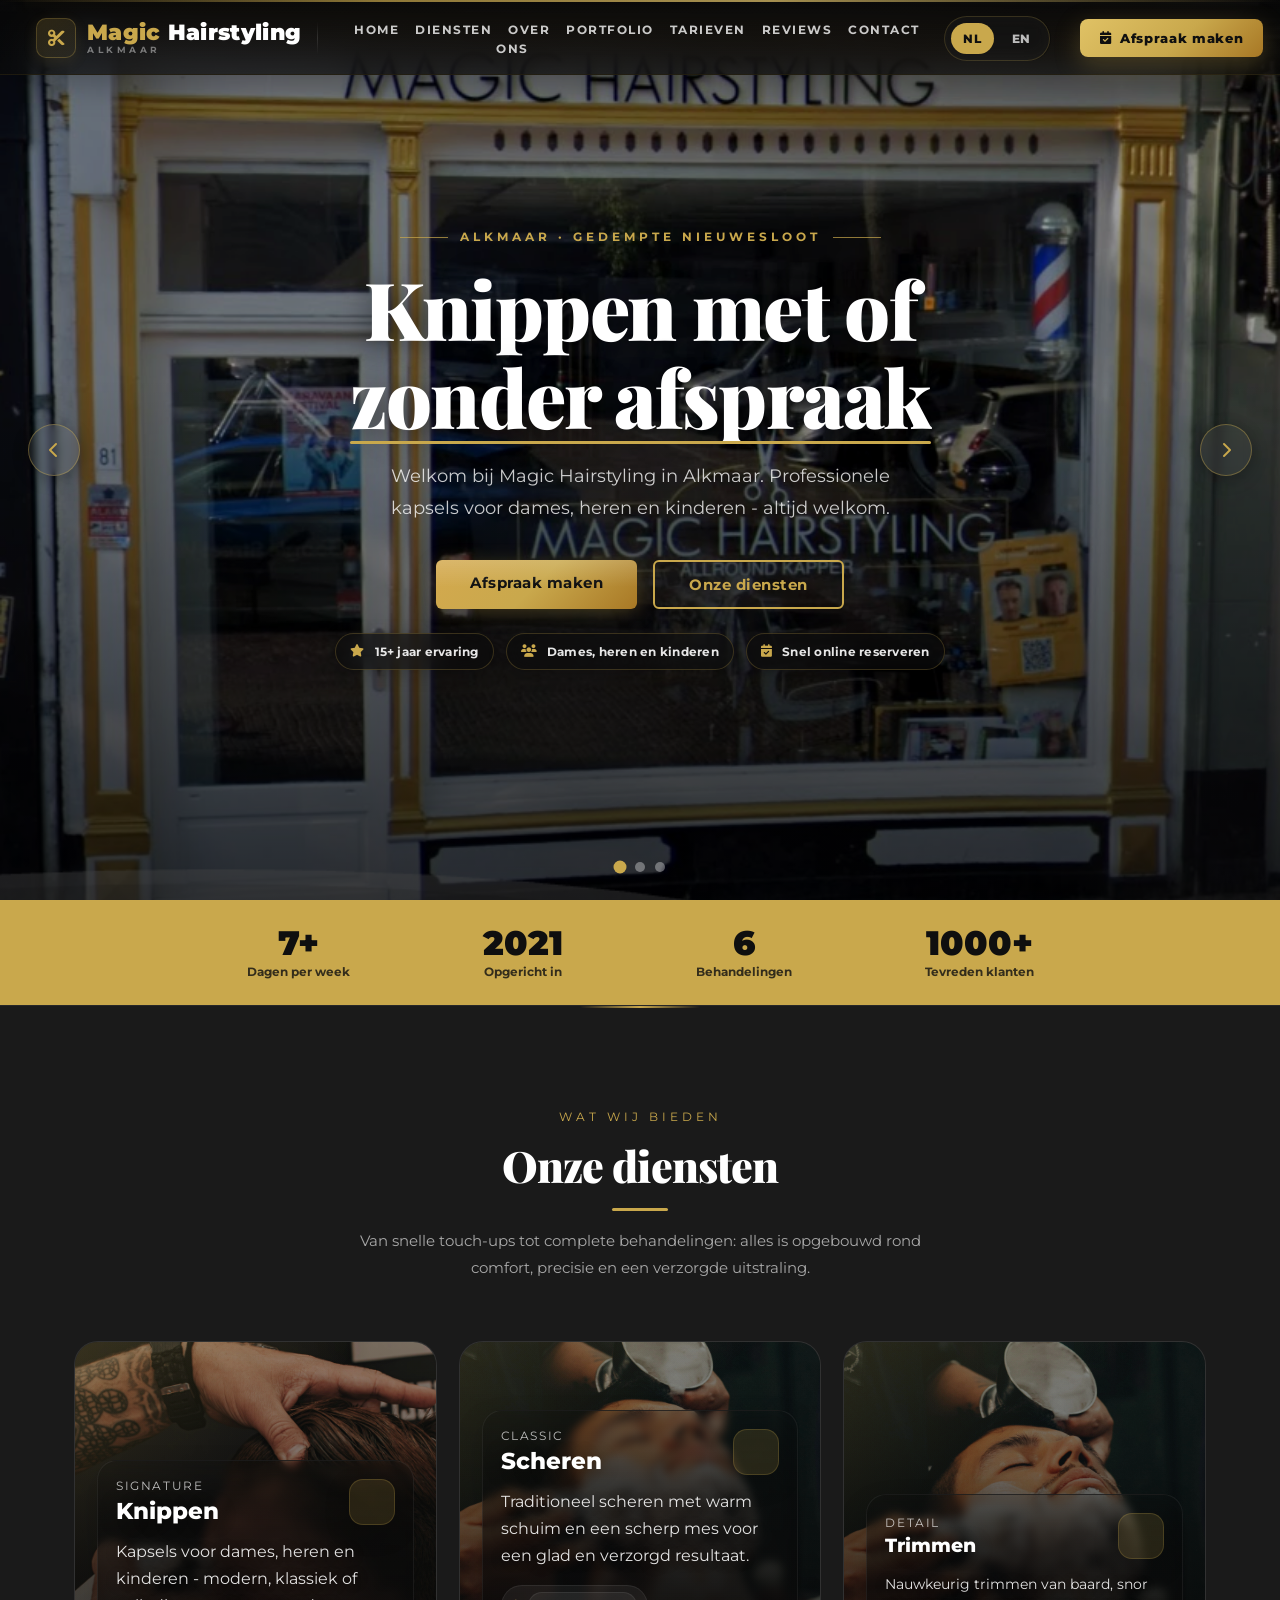
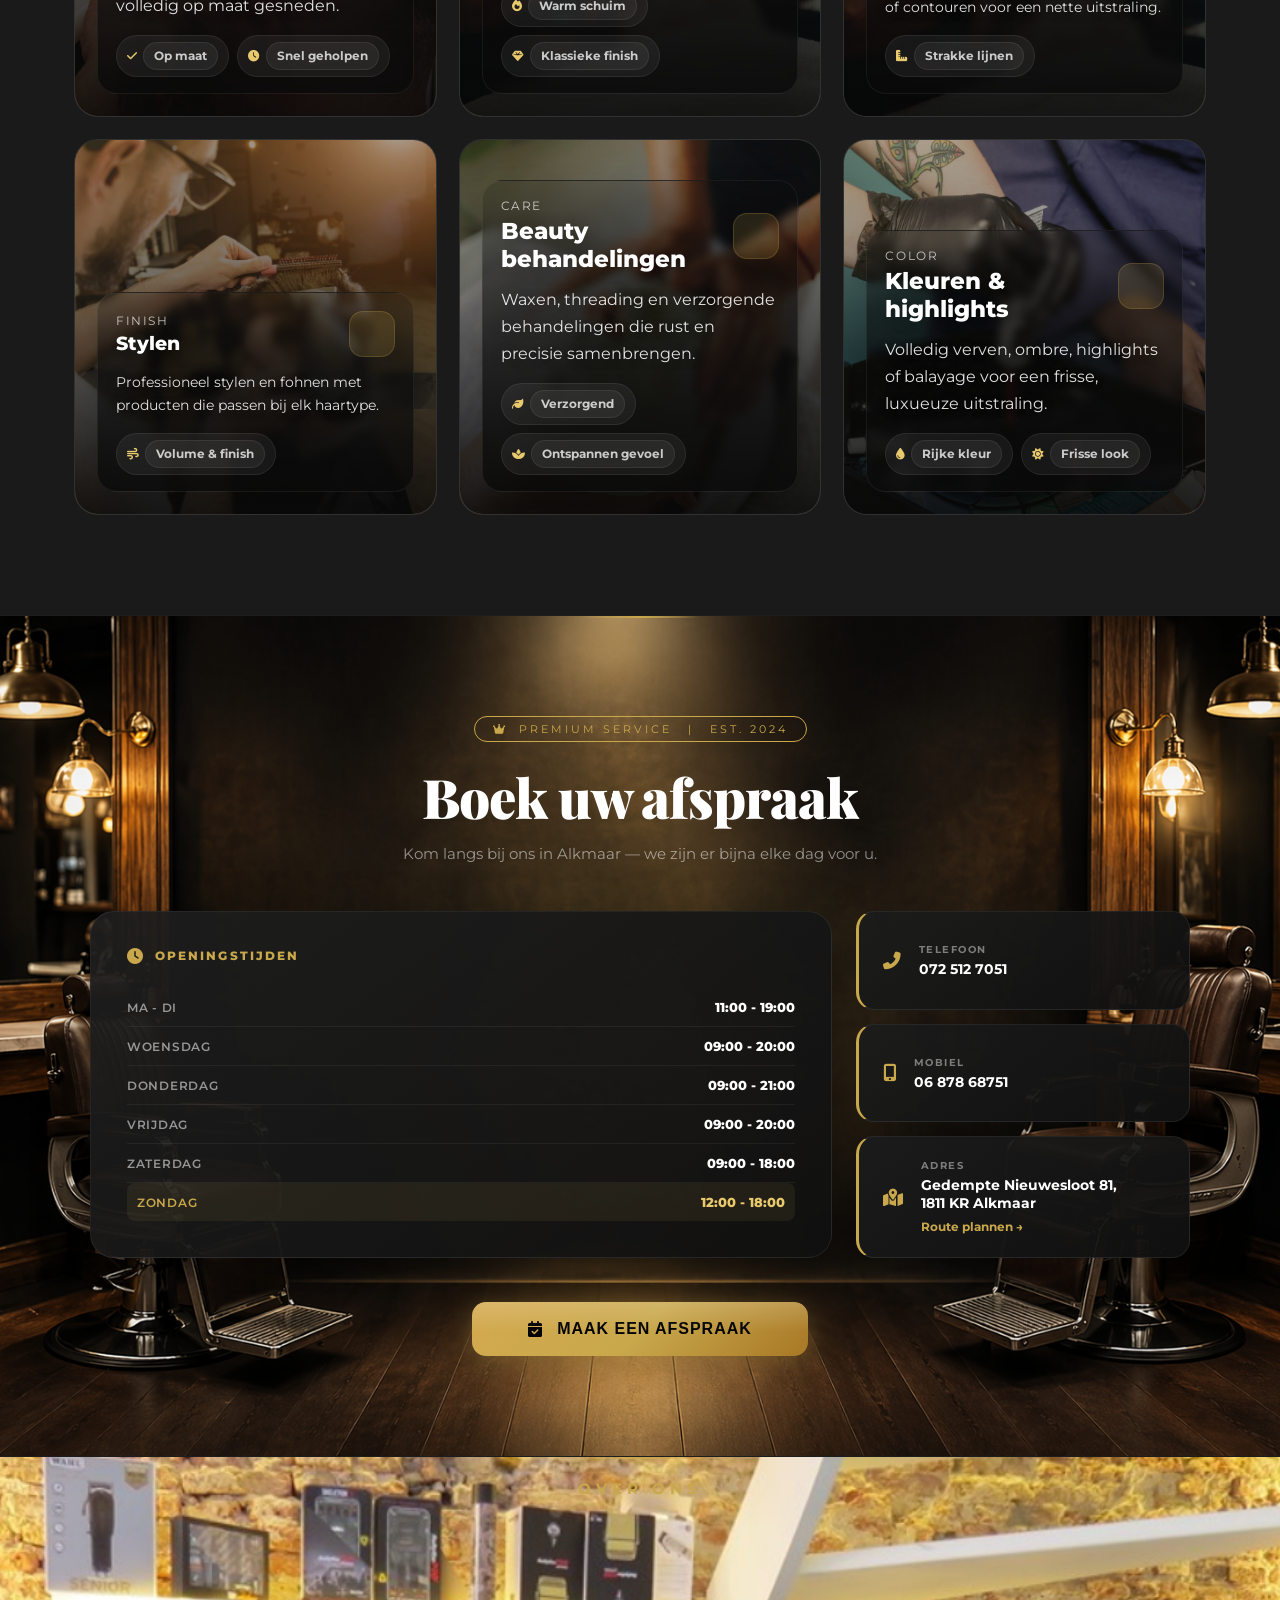
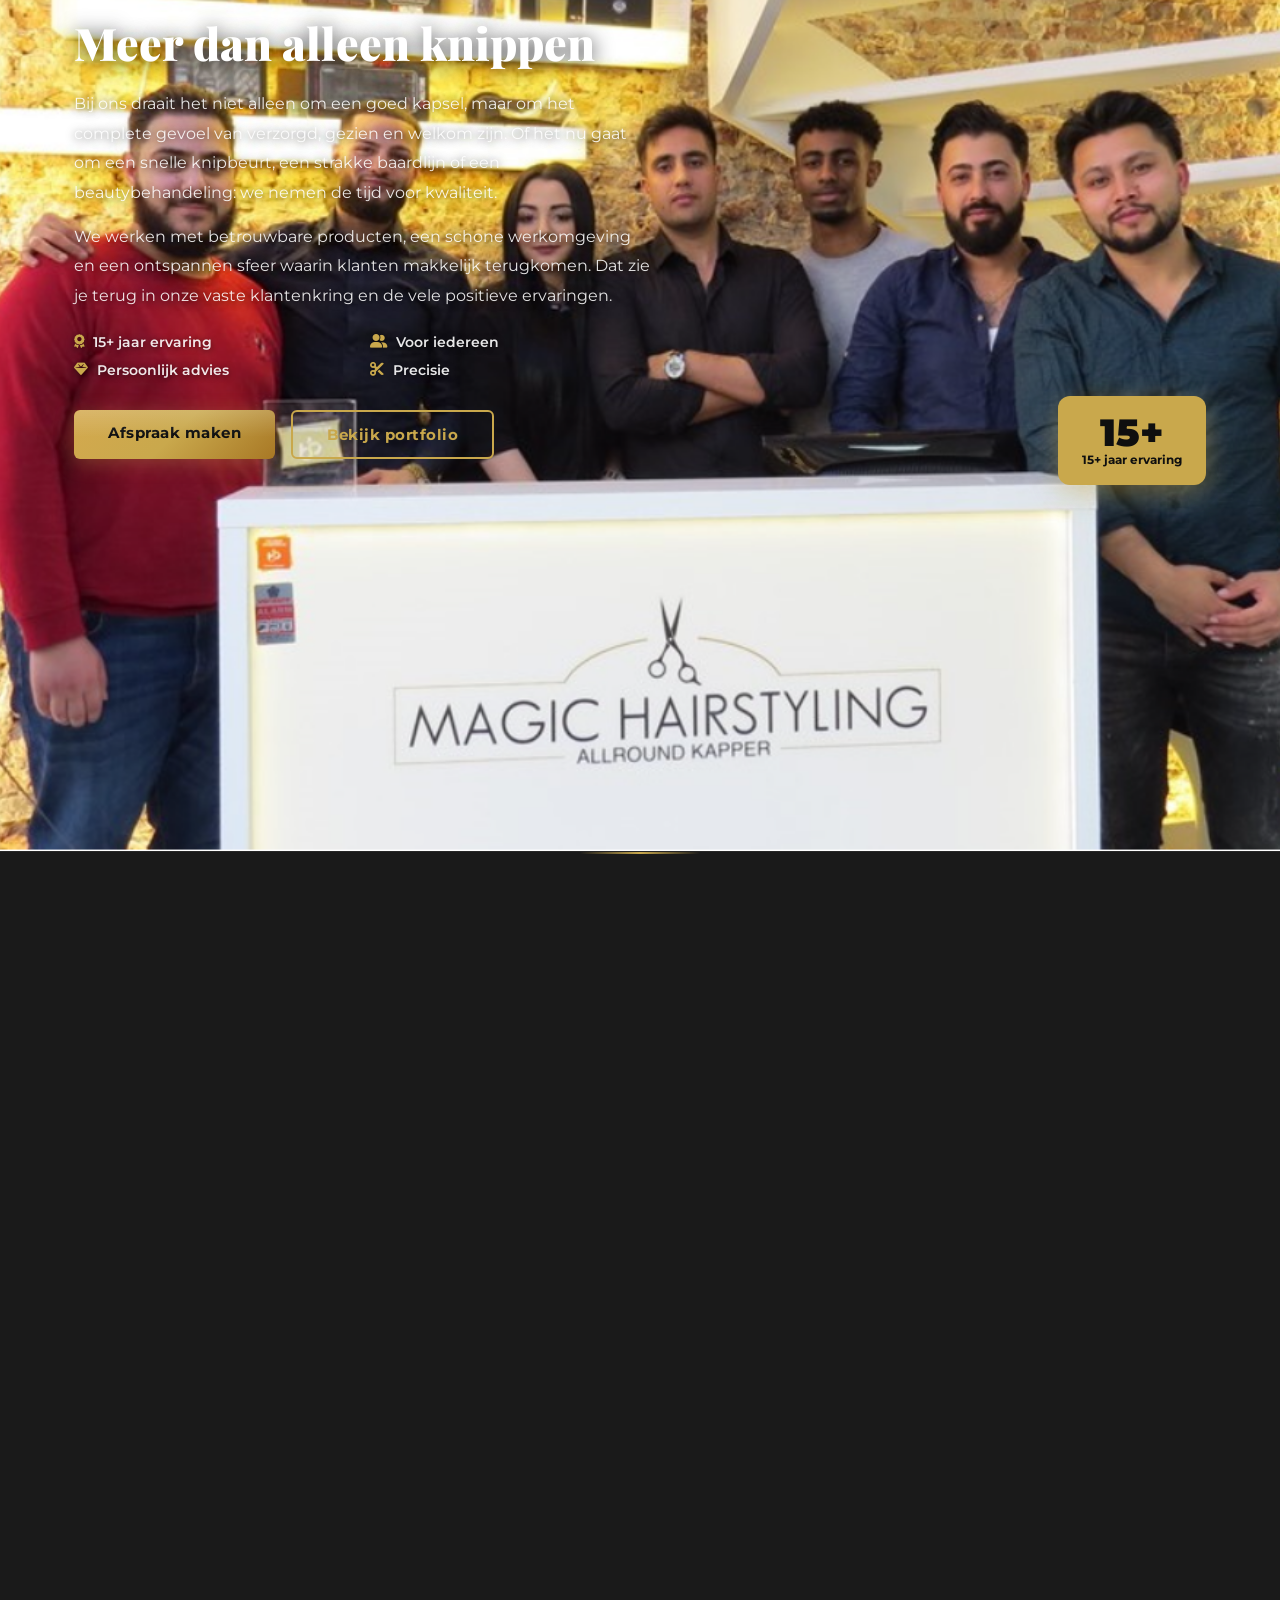
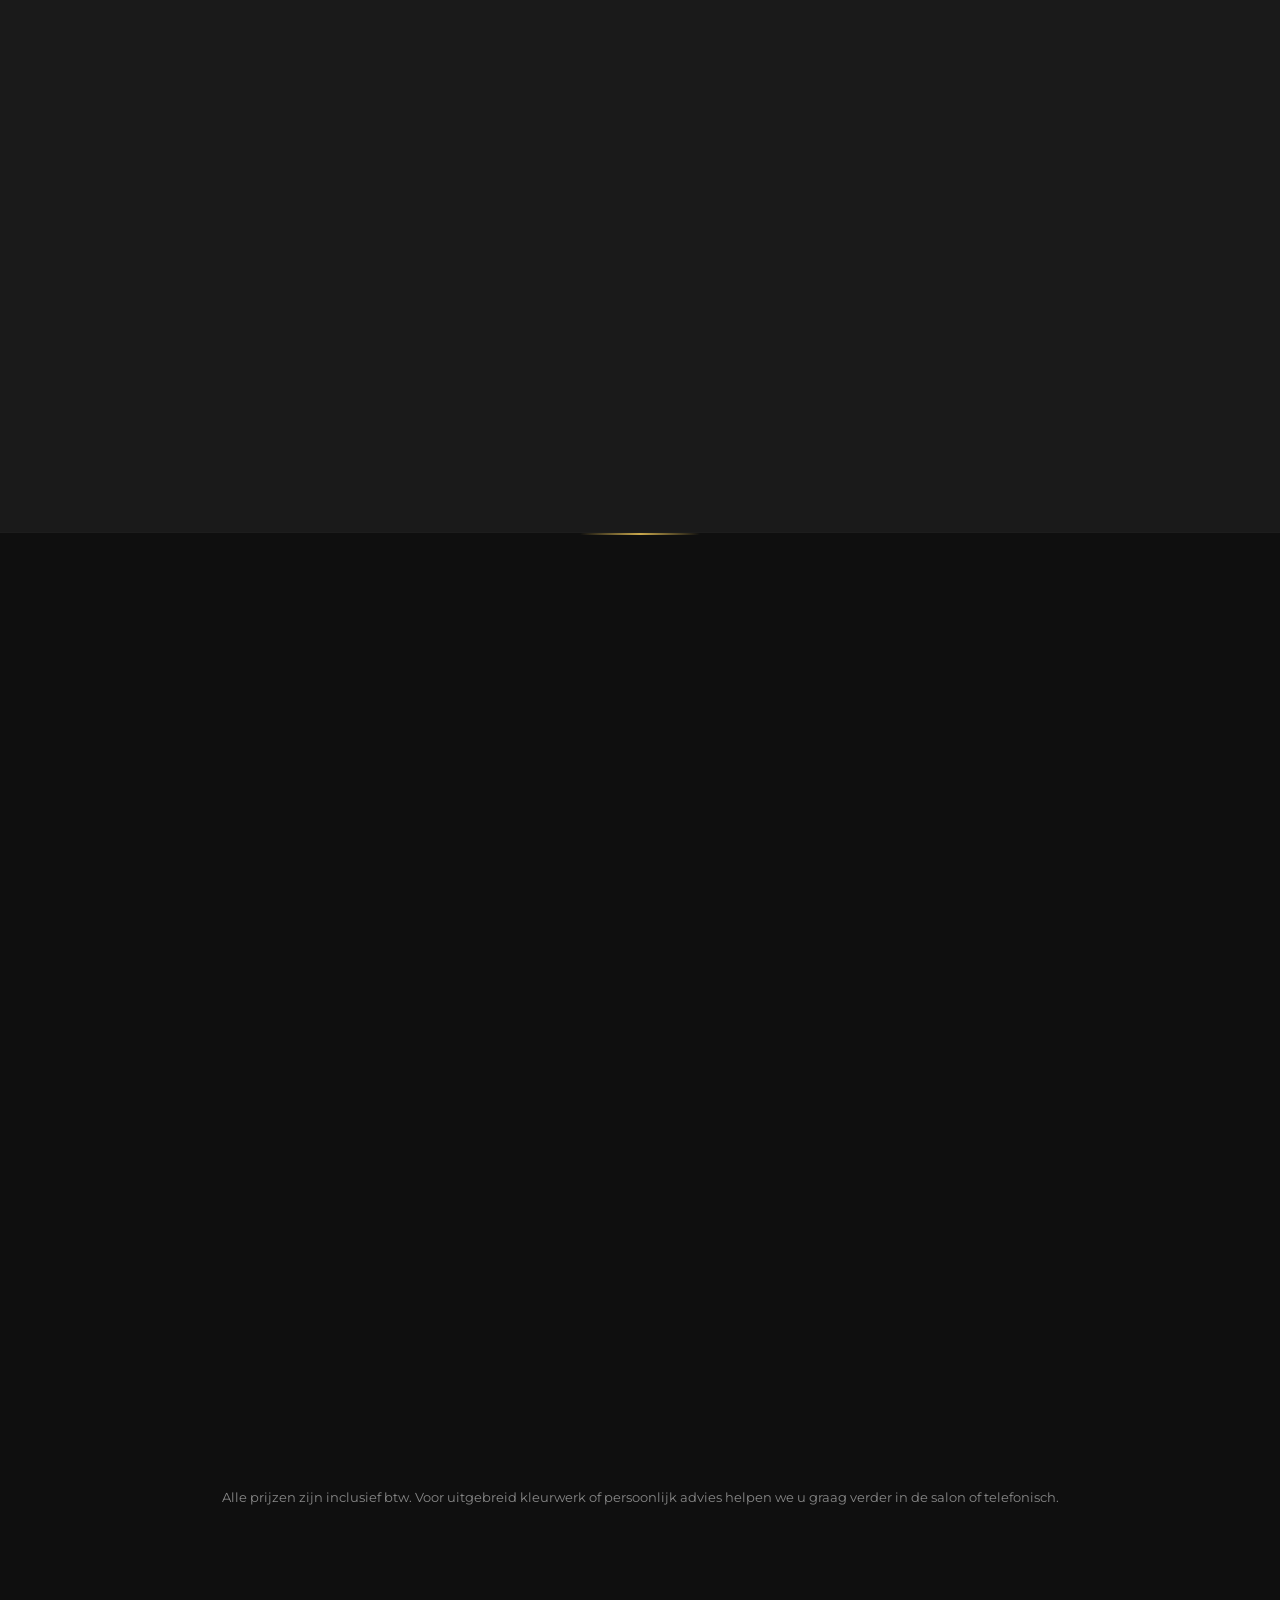
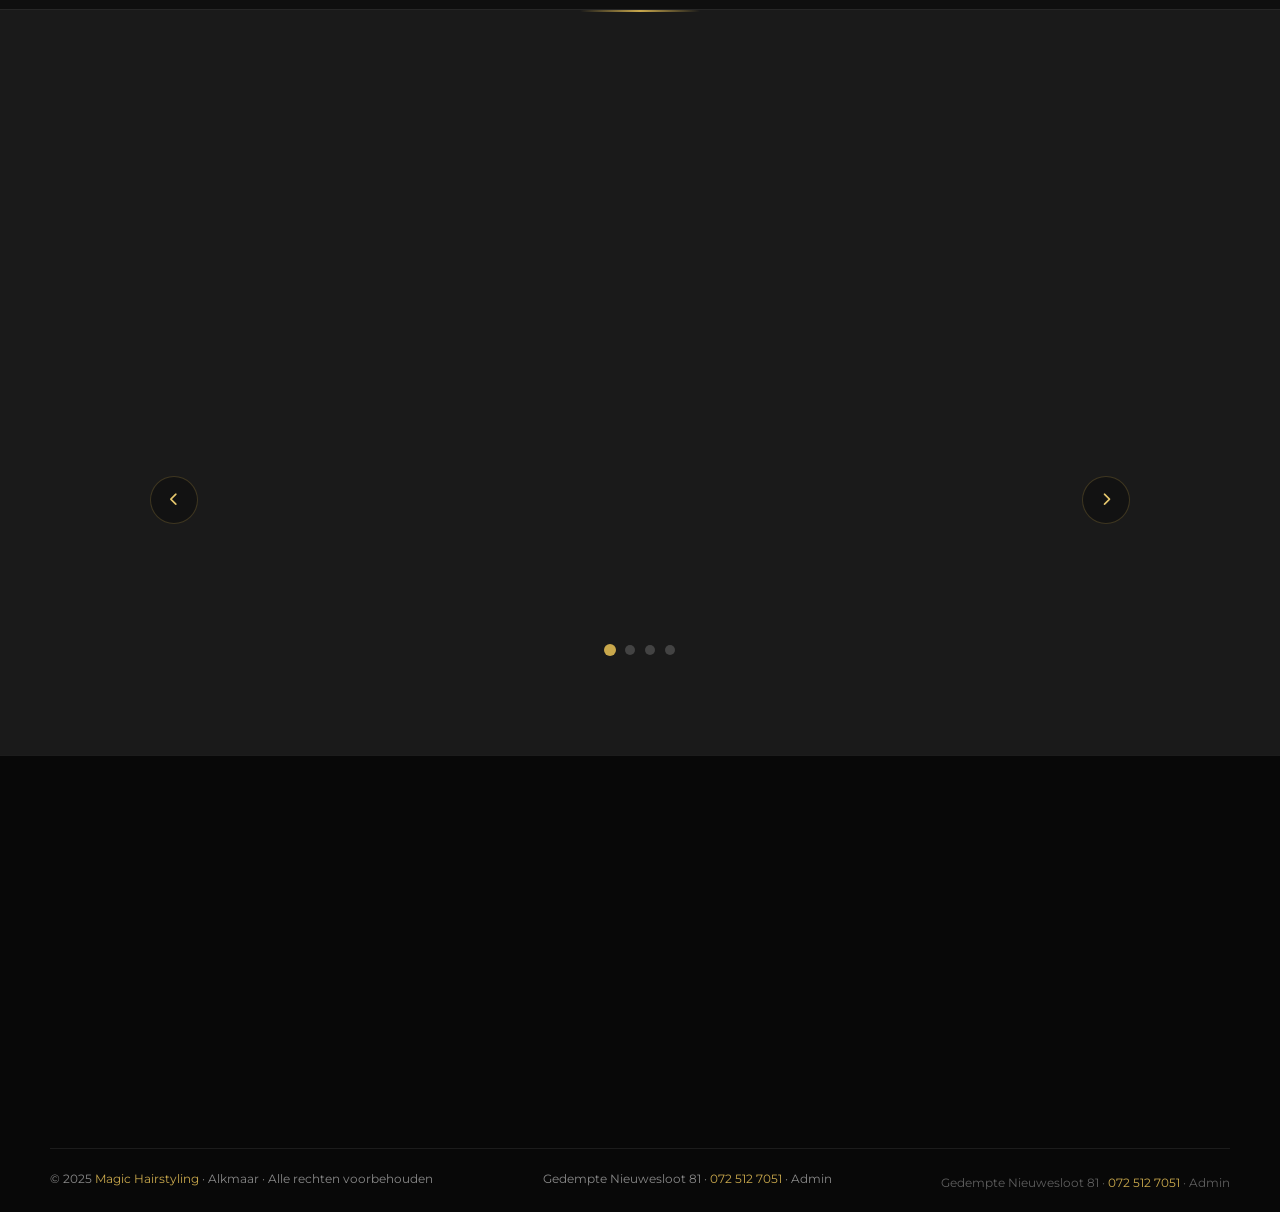
==== commit 5f06888c: "speed up page navigation with prefetch and view transitions" ====
--- a/index.html
+++ b/index.html
@@ -2614,6 +2614,8 @@
     }
   </style>
   <link rel="stylesheet" href="modern-upgrade.css" />
+  <style>@view-transition{navigation:auto}</style>
+  <script>document.addEventListener('mouseover',function(e){var a=e.target.closest('a[href]');if(!a)return;var h=a.getAttribute('href');if(h&&h[0]!=='#'&&!/^(https?:|mailto:|tel:)/.test(h)&&!document.querySelector('link[rel=prefetch][href="'+h+'"]')){var l=document.createElement('link');l.rel='prefetch';l.href=h;document.head.appendChild(l);}},{passive:true});</script>
 </head>
 <body data-page="index">
 
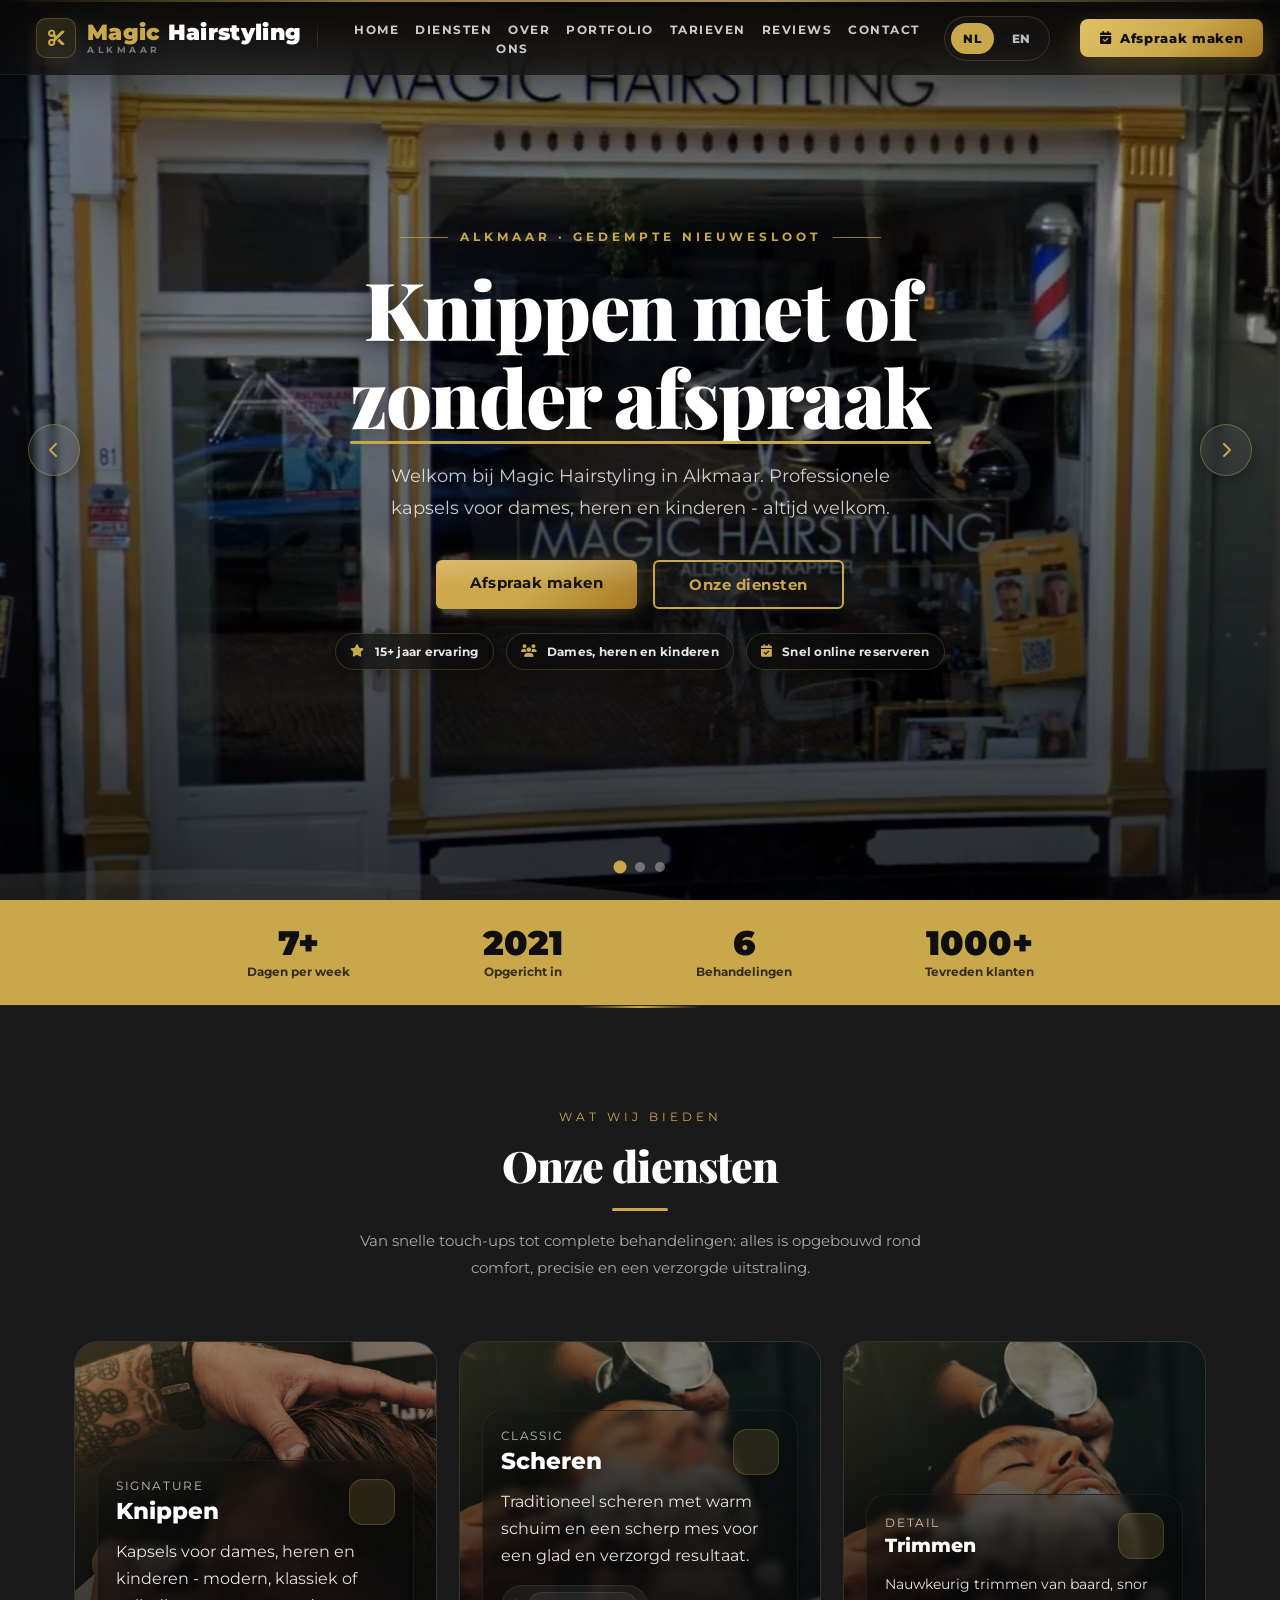
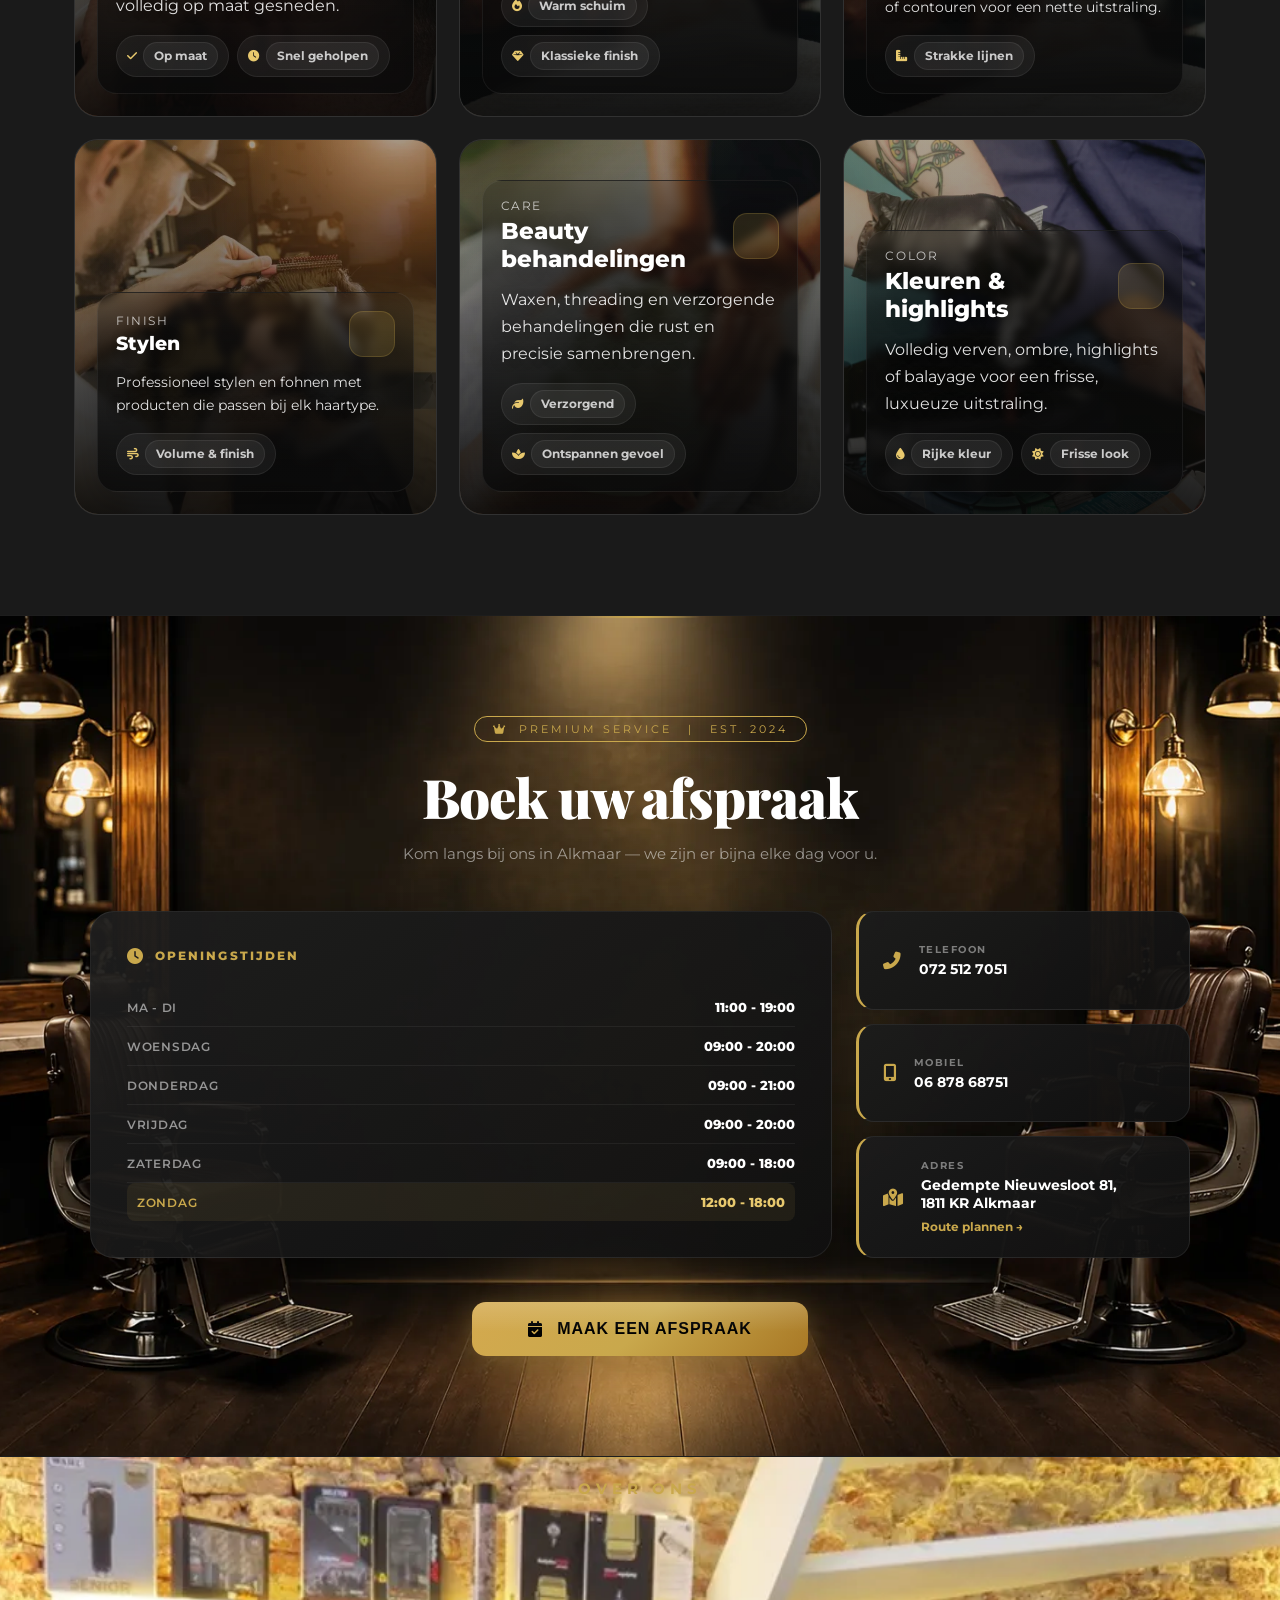
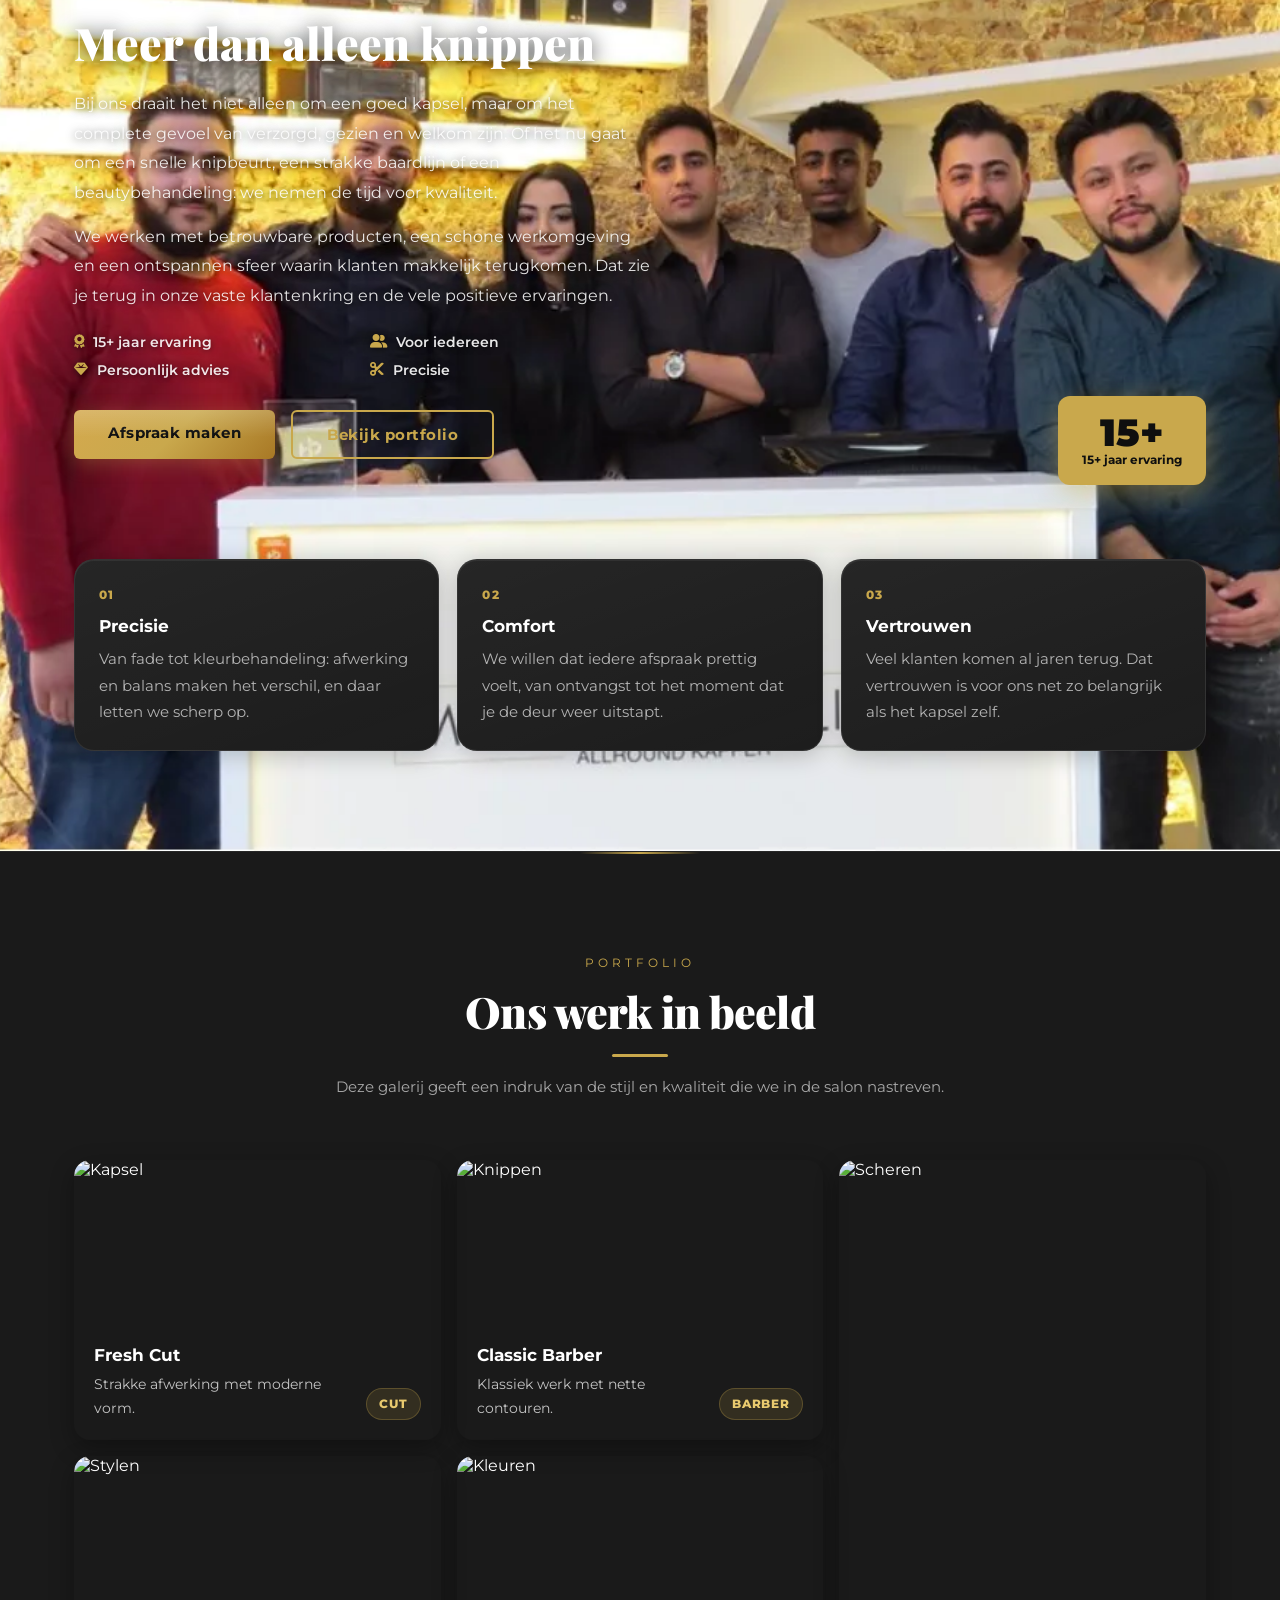
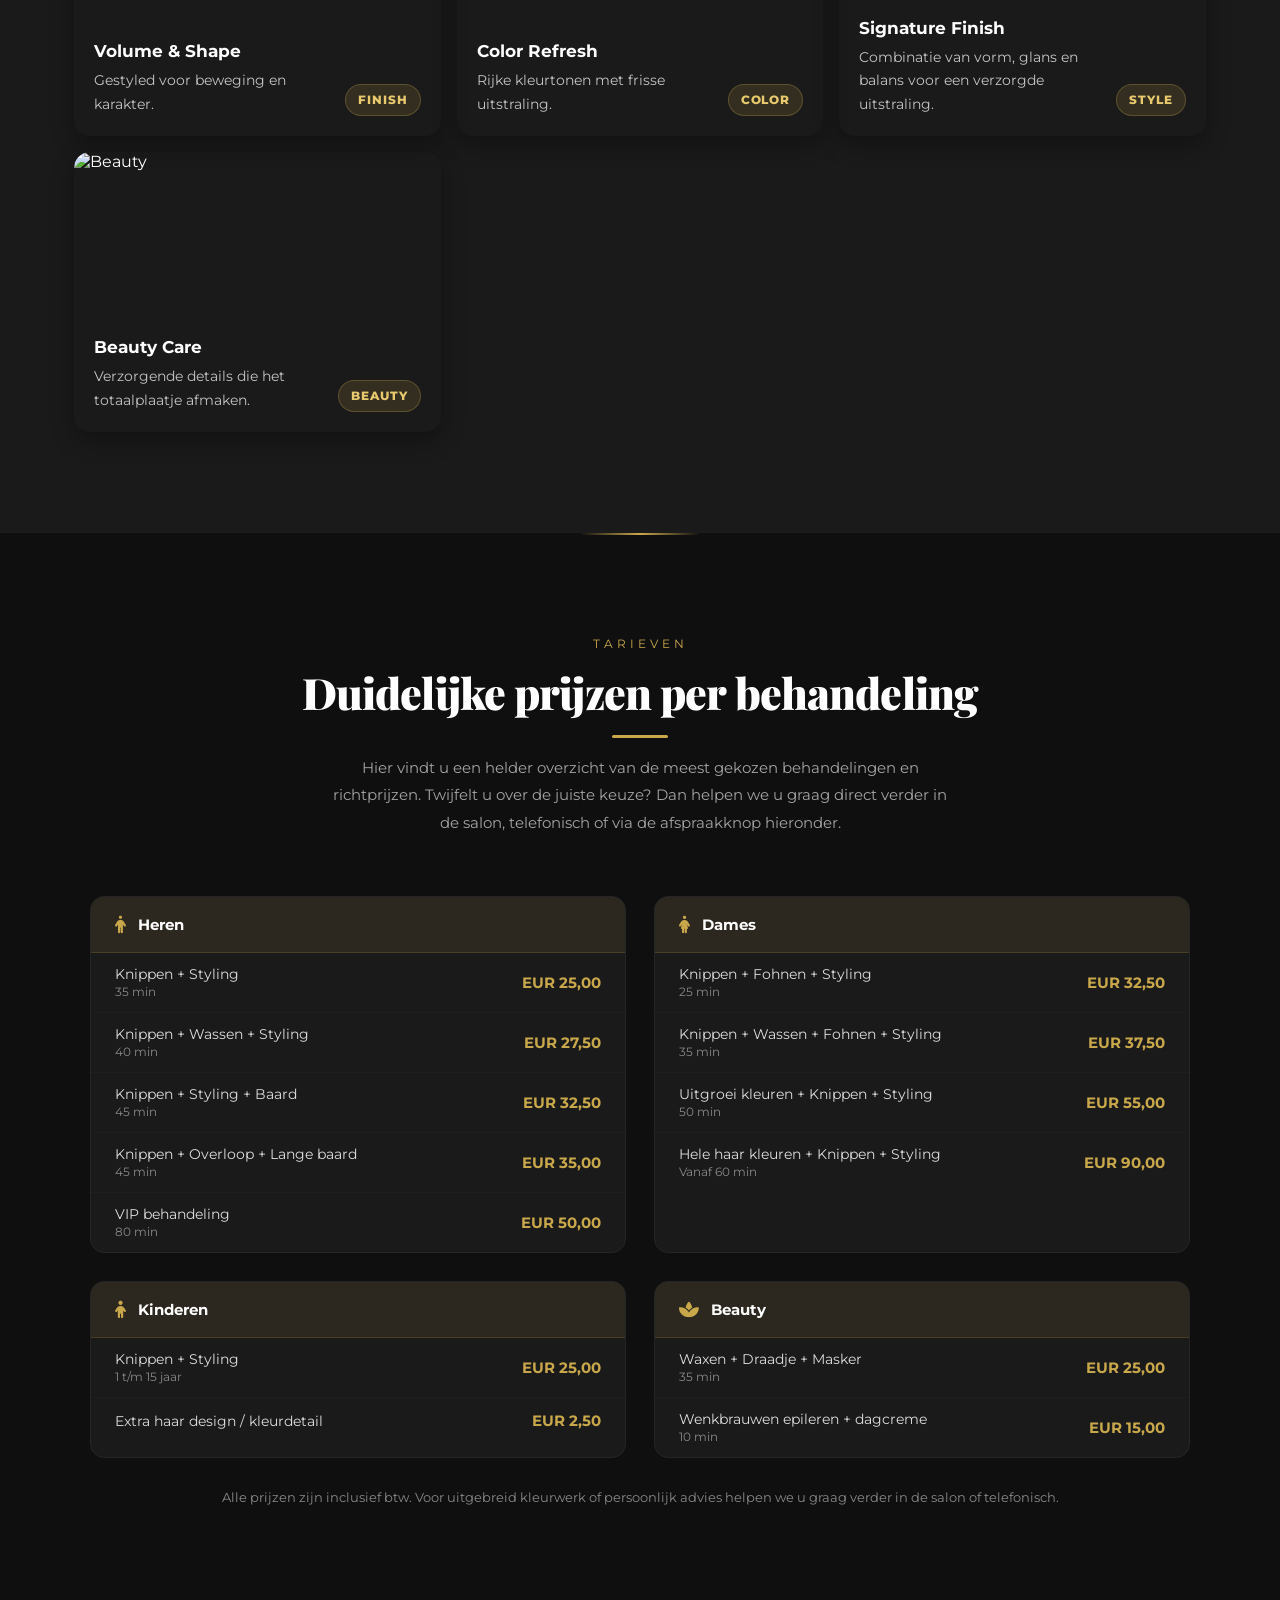
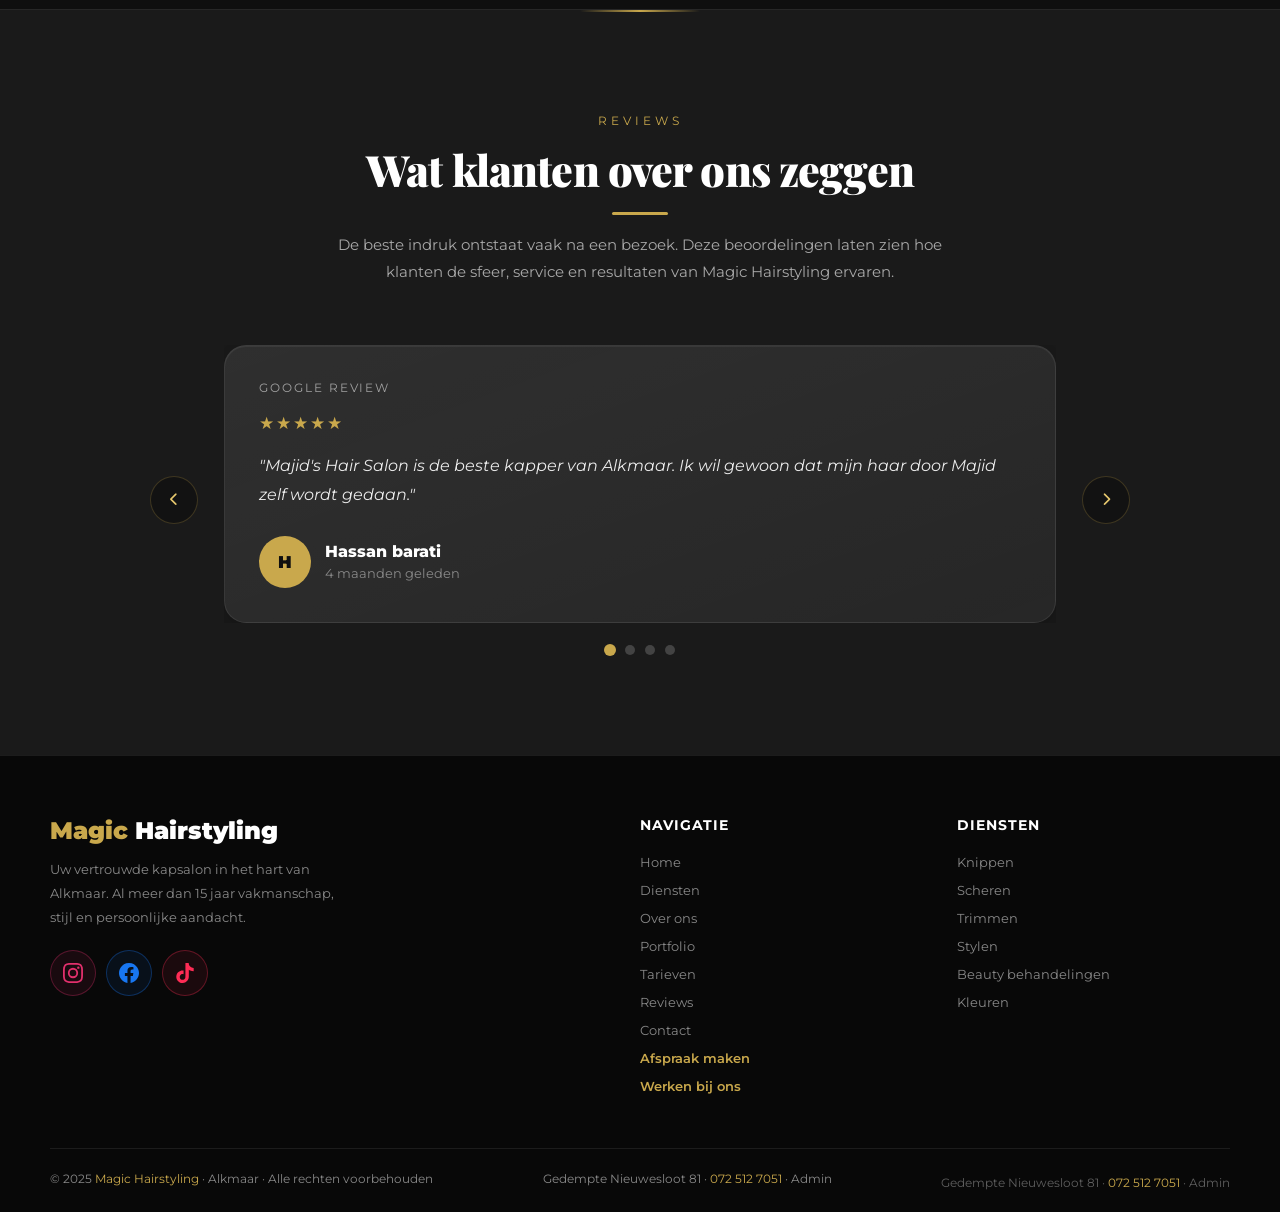
==== commit 4c3f57a7: "optimize images: convert to WebP with mobile srcset" ====
--- a/index.html
+++ b/index.html
@@ -936,7 +936,7 @@
     /* ══ CONTACT SECTION — Royal Booking ══ */
     .royal-booking {
       position: relative; padding: 100px 20px;
-      background: url("images/boekafspraak.png") center/cover no-repeat;
+      background: url("images/boekafspraak.webp") center/cover no-repeat;
       overflow: hidden; color: #fff;
     }
     .royal-booking::before {
@@ -2662,7 +2662,7 @@
 <section id="hero">
   <!-- Slide 1 -->
   <div class="slide active">
-    <div class="slide-bg" style="background-image:url('images/magic_hairstayle.png'); background-size:cover; background-position:center center; filter:brightness(.9) saturate(1.08);"></div>
+    <div class="slide-bg" style="background-image:url('images/magic_hairstayle.webp'); background-size:cover; background-position:center center; filter:brightness(.9) saturate(1.08);"></div>
     <div class="slide-content">
       <div class="slide-tag" data-i18n="hero.slide1Tag">Alkmaar · Gedempte Nieuwesloot</div>
       <h1 class="slide-title" data-i18n-html="hero.slide1Title">Knippen met of<br><span>zonder afspraak</span></h1>
@@ -2733,7 +2733,7 @@
     </div>
     <div class="diensten-grid">
       <div class="d-card featured-left">
-        <img class="d-card-bg" src="images/knippen.jpg" alt="Knippen achtergrond" />
+        <img class="d-card-bg" src="images/knippen.webp" srcset="images/knippen-mobile.webp 800w, images/knippen.webp 1600w" sizes="(max-width:800px) 100vw, 50vw" alt="Knippen achtergrond" />
         <div class="d-card-content">
           <div class="d-head">
             <div class="d-title-group">
@@ -2750,7 +2750,7 @@
         </div>
       </div>
       <div class="d-card featured-center">
-        <img class="d-card-bg" src="images/scheren.jpg" alt="Scheren achtergrond" />
+        <img class="d-card-bg" src="images/scheren.webp" srcset="images/scheren-mobile.webp 800w, images/scheren.webp 1600w" sizes="(max-width:800px) 100vw, 50vw" alt="Scheren achtergrond" />
         <div class="d-card-content">
           <div class="d-head">
             <div class="d-title-group">
@@ -2767,7 +2767,7 @@
         </div>
       </div>
       <div class="d-card compact">
-        <img class="d-card-bg trimmen" src="images/scheren.jpg" alt="Trimmen achtergrond" />
+        <img class="d-card-bg trimmen" src="images/scheren.webp" srcset="images/scheren-mobile.webp 800w, images/scheren.webp 1600w" sizes="(max-width:800px) 100vw, 50vw" alt="Trimmen achtergrond" />
         <div class="d-card-content">
           <div class="d-head">
             <div class="d-title-group">
@@ -2783,7 +2783,7 @@
         </div>
       </div>
       <div class="d-card compact">
-        <img class="d-card-bg" src="images/styling.jpg" alt="Stylen achtergrond" />
+        <img class="d-card-bg" src="images/styling.webp" srcset="images/styling-mobile.webp 800w, images/styling.webp 1600w" sizes="(max-width:800px) 100vw, 50vw" alt="Stylen achtergrond" />
         <div class="d-card-content">
           <div class="d-head">
             <div class="d-title-group">
@@ -2799,7 +2799,7 @@
         </div>
       </div>
       <div class="d-card featured">
-        <img class="d-card-bg" src="images/beauty.jpg" alt="Beauty achtergrond" />
+        <img class="d-card-bg" src="images/beauty.webp" srcset="images/beauty-mobile.webp 800w, images/beauty.webp 1600w" sizes="(max-width:800px) 100vw, 50vw" alt="Beauty achtergrond" />
         <div class="d-card-content">
           <div class="d-head">
             <div class="d-title-group">
@@ -2816,7 +2816,7 @@
         </div>
       </div>
       <div class="d-card featured">
-        <img class="d-card-bg" src="images/haarverf.jpg" alt="Kleuren achtergrond" />
+        <img class="d-card-bg" src="images/haarverf.webp" srcset="images/haarverf-mobile.webp 800w, images/haarverf.webp 1600w" sizes="(max-width:800px) 100vw, 50vw" alt="Kleuren achtergrond" />
         <div class="d-card-content">
           <div class="d-head">
             <div class="d-title-group">
@@ -2928,7 +2928,7 @@
 
   <!-- Full-width background image -->
   <div class="over-img">
-    <img src="images/overons.png" alt="Magic Hairstyling salon" />
+    <img src="images/overons.webp" srcset="images/overons-mobile.webp 800w, images/overons.webp 1600w" sizes="100vw" alt="Magic Hairstyling salon" />
   </div>
 
   <div class="container" style="position:relative;z-index:2;">
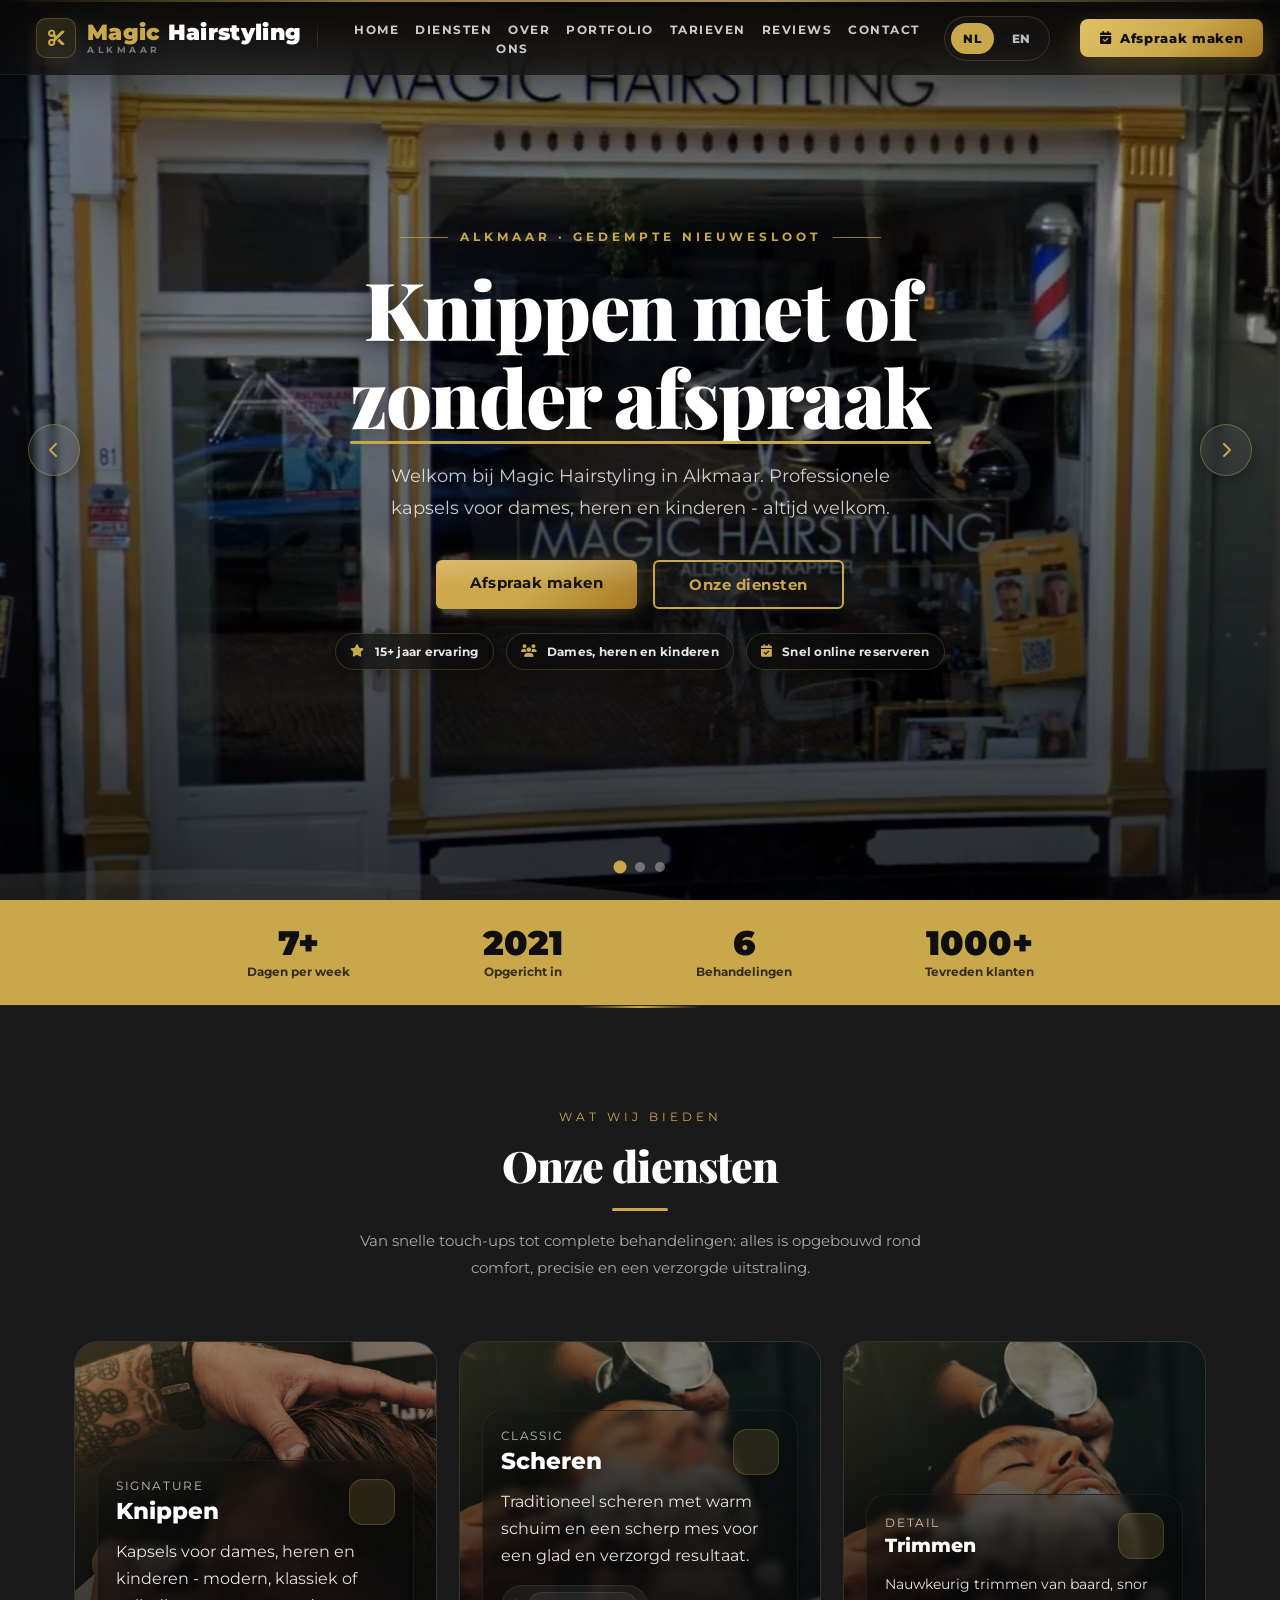
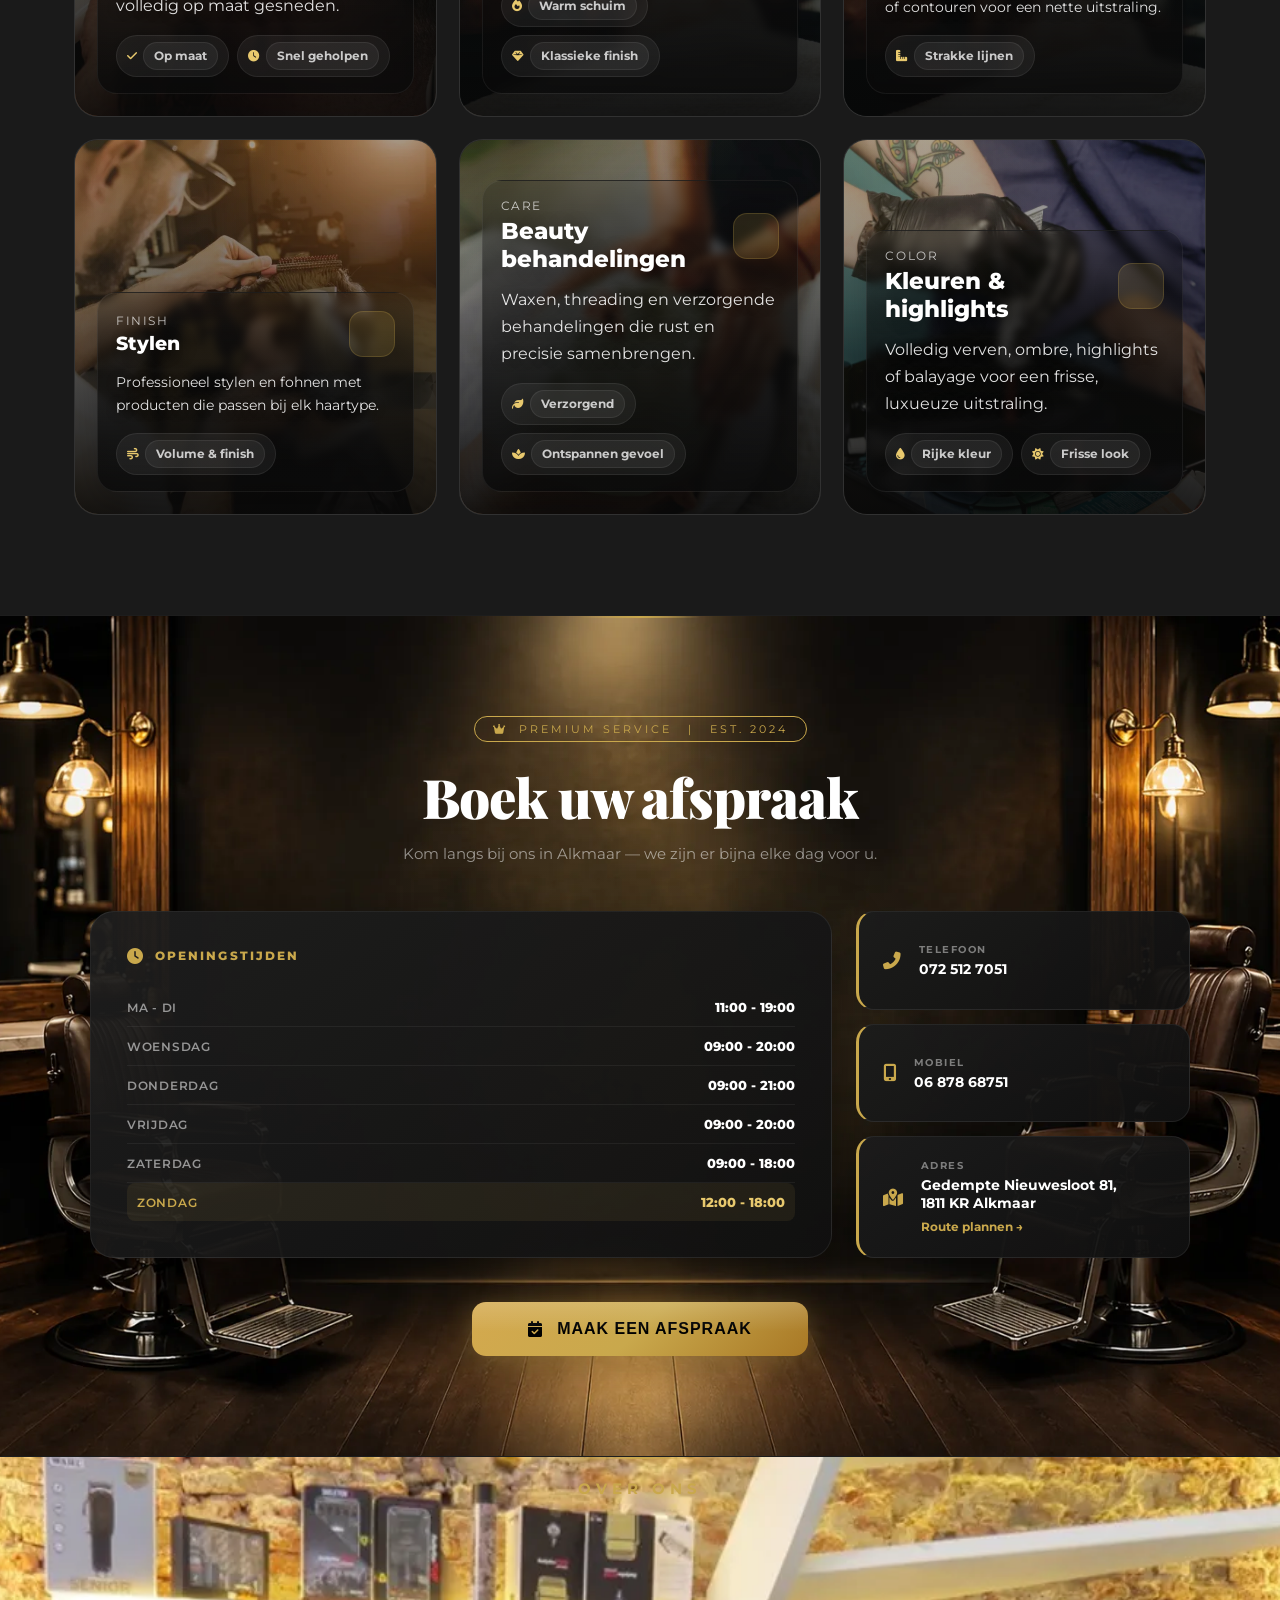
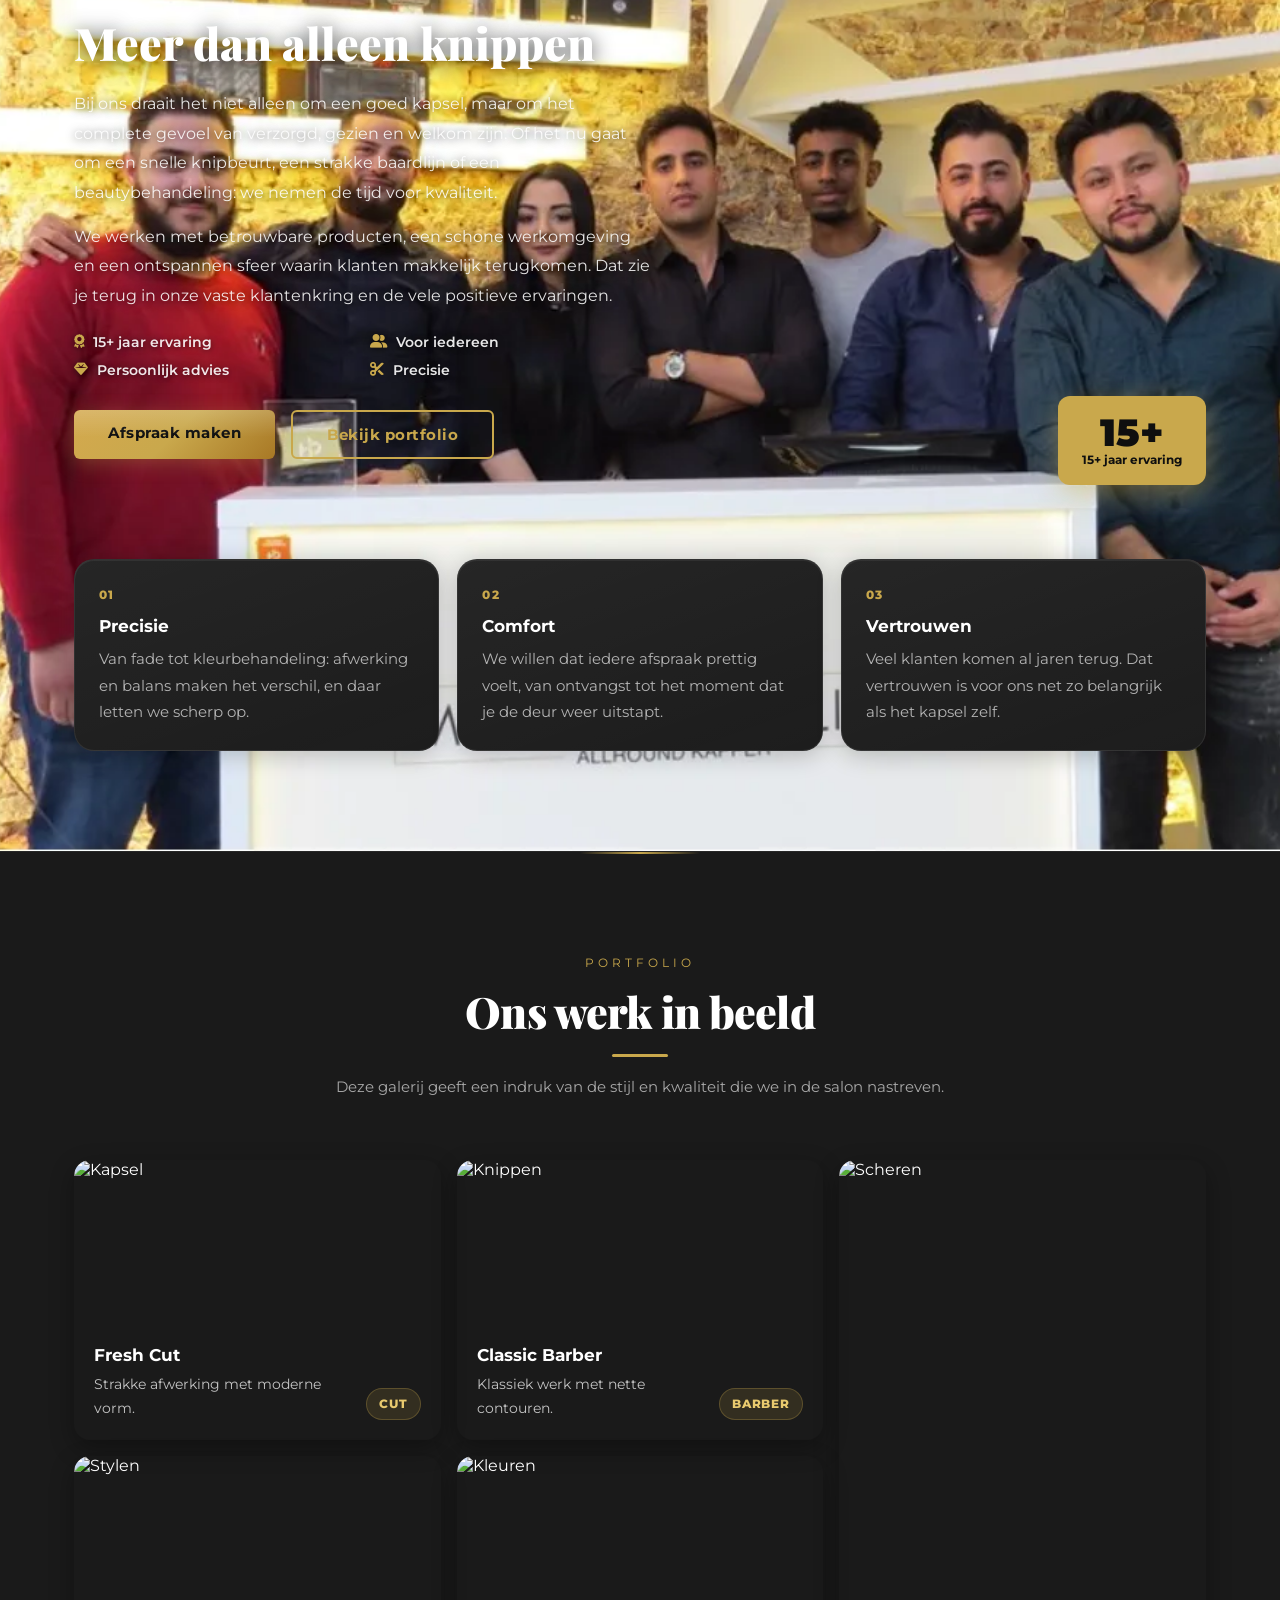
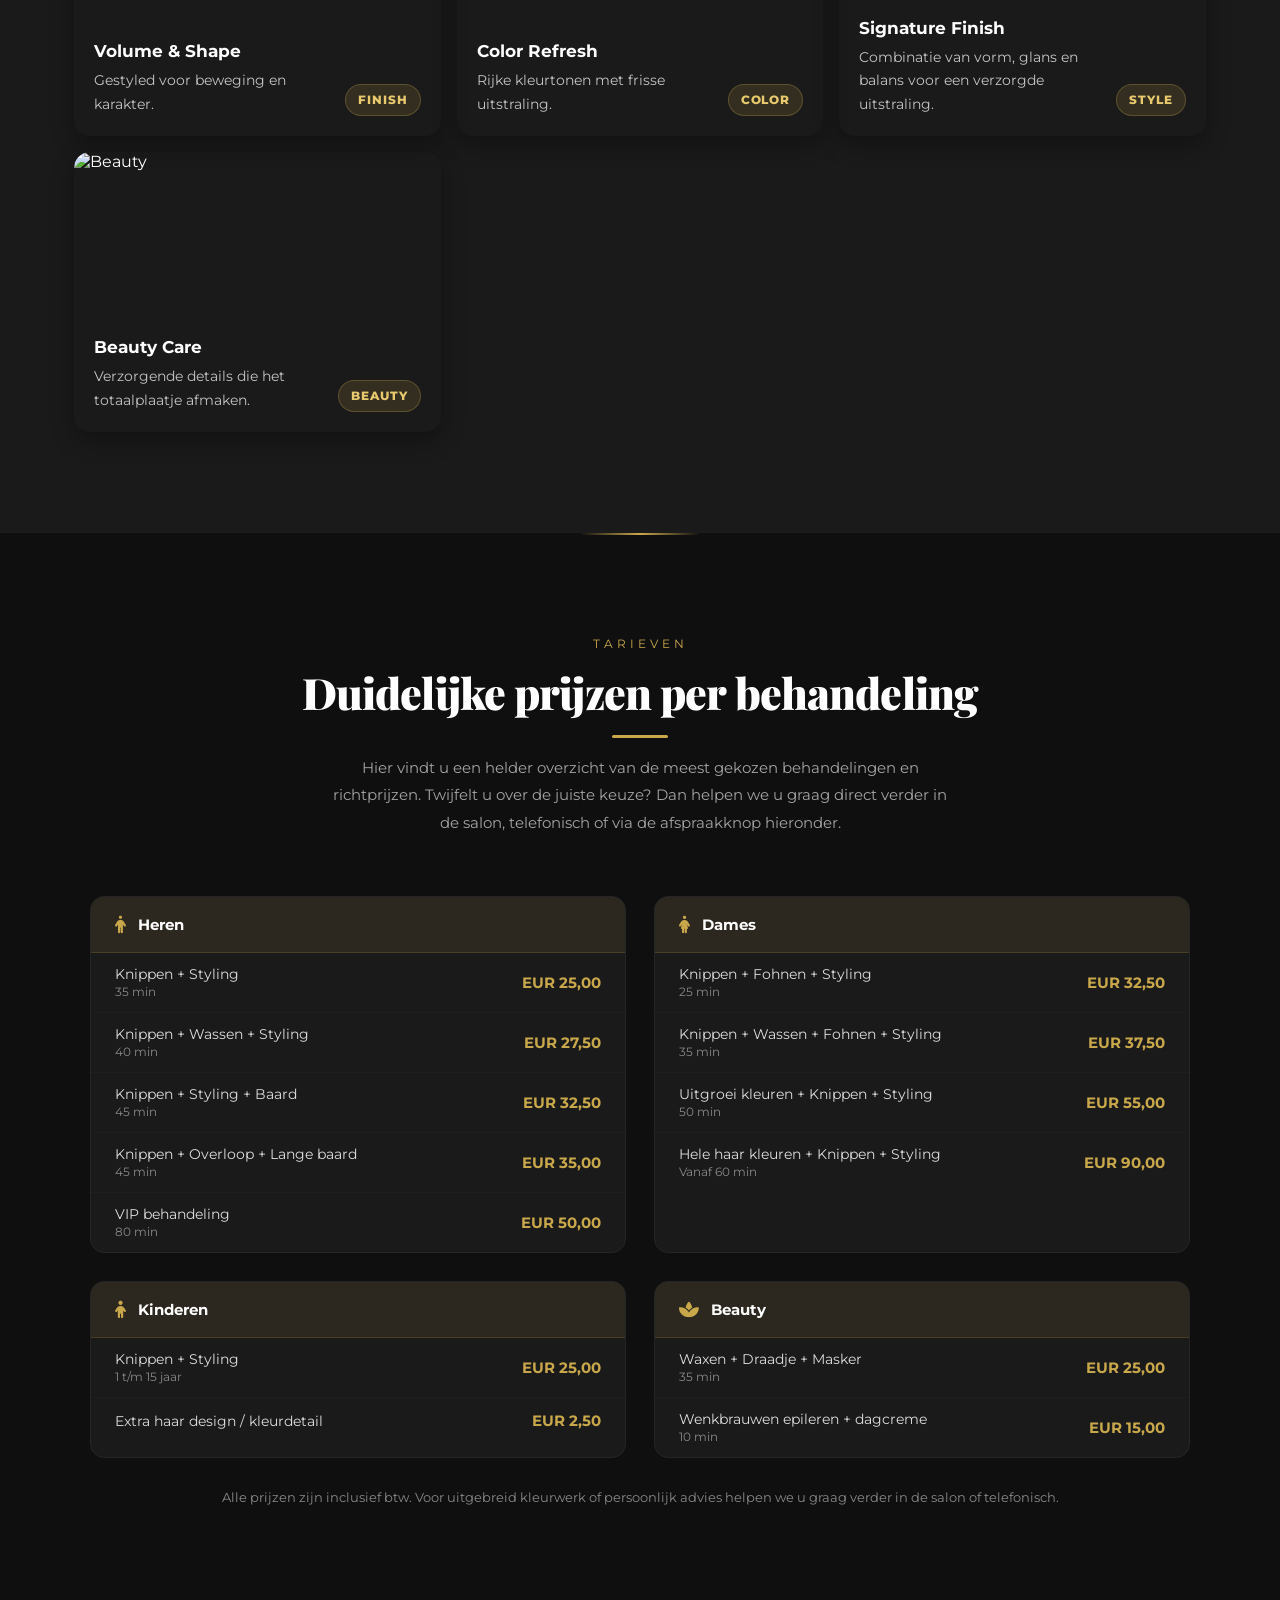
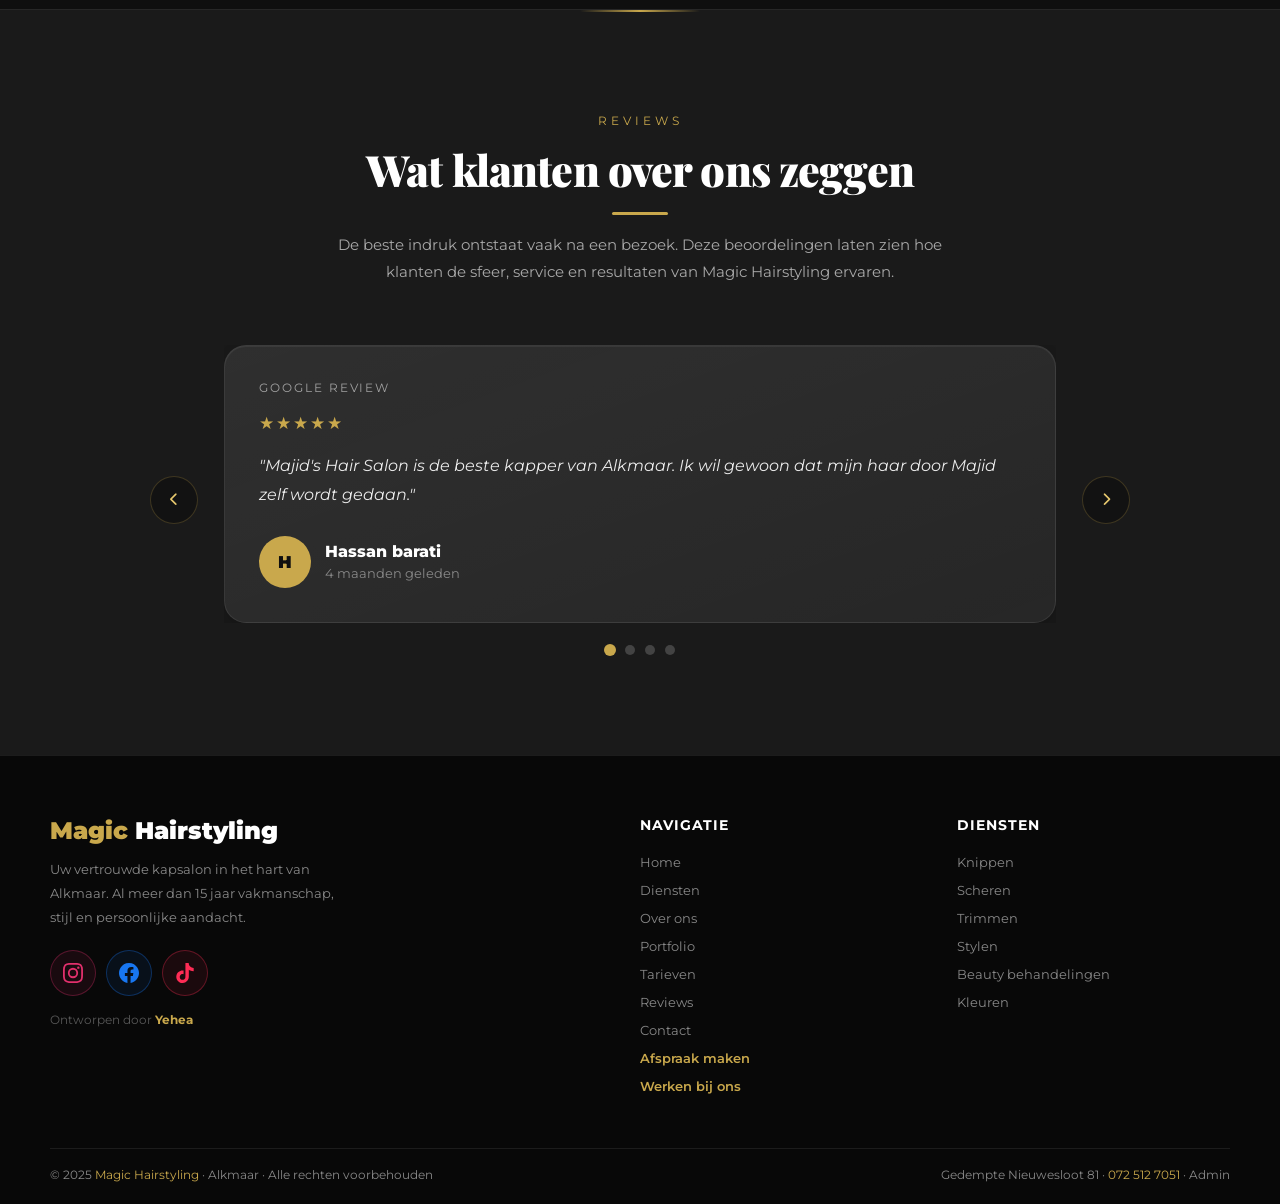
==== commit cdc40171: "add designer credit in Dutch below social icons" ====
--- a/index.html
+++ b/index.html
@@ -2013,6 +2013,20 @@
       .over-wrap { padding: 50px 24px 100px; min-height: 480px; }
       .over-badge { right: 20px; bottom: 20px; padding: 14px 18px; }
       .over-badge .yrs { font-size: 1.8rem; }
+      /* over-ons mobile fix */
+      #over::before { background: linear-gradient(180deg, rgba(0,0,0,.72) 0%, rgba(0,0,0,.60) 100%); }
+      .over-img img { object-position: 70% center; filter: brightness(.55) saturate(.9); }
+      .over-text {
+        background: rgba(8,8,8,.72);
+        backdrop-filter: blur(12px);
+        -webkit-backdrop-filter: blur(12px);
+        border-radius: 18px;
+        padding: 24px 20px;
+        border: 1px solid rgba(255,255,255,.07);
+        max-width: 100%;
+      }
+      .over-text p { font-size: .9rem; line-height: 1.75; }
+      .over-text h2 { font-size: 1.7rem; }
       .values-grid { grid-template-columns: 1fr; }
       .port-grid { grid-template-columns: 1fr 1fr; }
       .port-item.tall { grid-row: span 1; }
@@ -3537,6 +3551,7 @@
           <svg viewBox="0 0 24 24" fill="currentColor" width="20" height="20"><path d="M12.525.02c1.31-.02 2.61-.01 3.91-.02.08 1.53.63 3.09 1.75 4.17 1.12 1.11 2.7 1.62 4.24 1.79v4.03c-1.44-.05-2.89-.35-4.2-.97-.57-.26-1.1-.59-1.62-.93-.01 2.92.01 5.84-.02 8.75-.08 1.4-.54 2.79-1.35 3.94-1.31 1.92-3.58 3.17-5.91 3.21-1.43.08-2.86-.31-4.08-1.03-2.02-1.19-3.44-3.37-3.65-5.71-.02-.5-.03-1-.01-1.49.18-1.9 1.12-3.72 2.58-4.96 1.66-1.44 3.98-2.13 6.15-1.72.02 1.48-.04 2.96-.04 4.44-.99-.32-2.15-.23-3.02.37-.63.41-1.11 1.04-1.36 1.75-.21.51-.15 1.07-.14 1.61.24 1.64 1.82 3.02 3.5 2.87 1.12-.01 2.19-.66 2.77-1.61.19-.33.4-.67.41-1.06.1-1.79.06-3.57.07-5.36.01-4.03-.01-8.05.02-12.07z"/></svg>
         </a>
       </div>
+      <p style="margin-top:14px;font-size:.74rem;color:rgba(255,255,255,.32);">Ontworpen door <span style="color:var(--gold);font-weight:700;">Yehea</span></p>
     </div>
     <div class="foot-col">
       <h4 data-i18n="footer.navTitle">Navigatie</h4>
@@ -3567,7 +3582,6 @@
   <div class="foot-bottom">
     <p data-i18n-html="footer.rights">&copy; 2025 <span>Magic Hairstyling</span> &middot; Alkmaar &middot; Alle rechten voorbehouden</p>
     <p data-i18n-html="footer.metaLine">Gedempte Nieuwesloot 81 &middot; <span>072 512 7051</span> &middot; <a href="admin.html">Admin</a></p>
-    <p style="margin-top:8px;font-size:.75rem;color:rgba(255,255,255,.35);">صمم بواسطة <span style="color:var(--gold);">YEhea</span></p>
   </div>
 </footer>
 
--- a/modern-upgrade.css
+++ b/modern-upgrade.css
@@ -15,6 +15,16 @@
 .section-head h2 {
   font-family: 'Playfair Display', 'Montserrat', serif;
   letter-spacing: -.02em;
+}
+
+/* ── SLIDE TITLE SIZE FIX — overrides .slide-content p specificity ── */
+.slide-content .slide-title {
+  font-size: clamp(2.6rem, 7vw, 5rem) !important;
+  font-weight: 900 !important;
+  line-height: 1.1 !important;
+  max-width: none !important;
+  margin-bottom: 20px !important;
+  color: var(--white) !important;
 }
 
 /* ══════════════════════════════
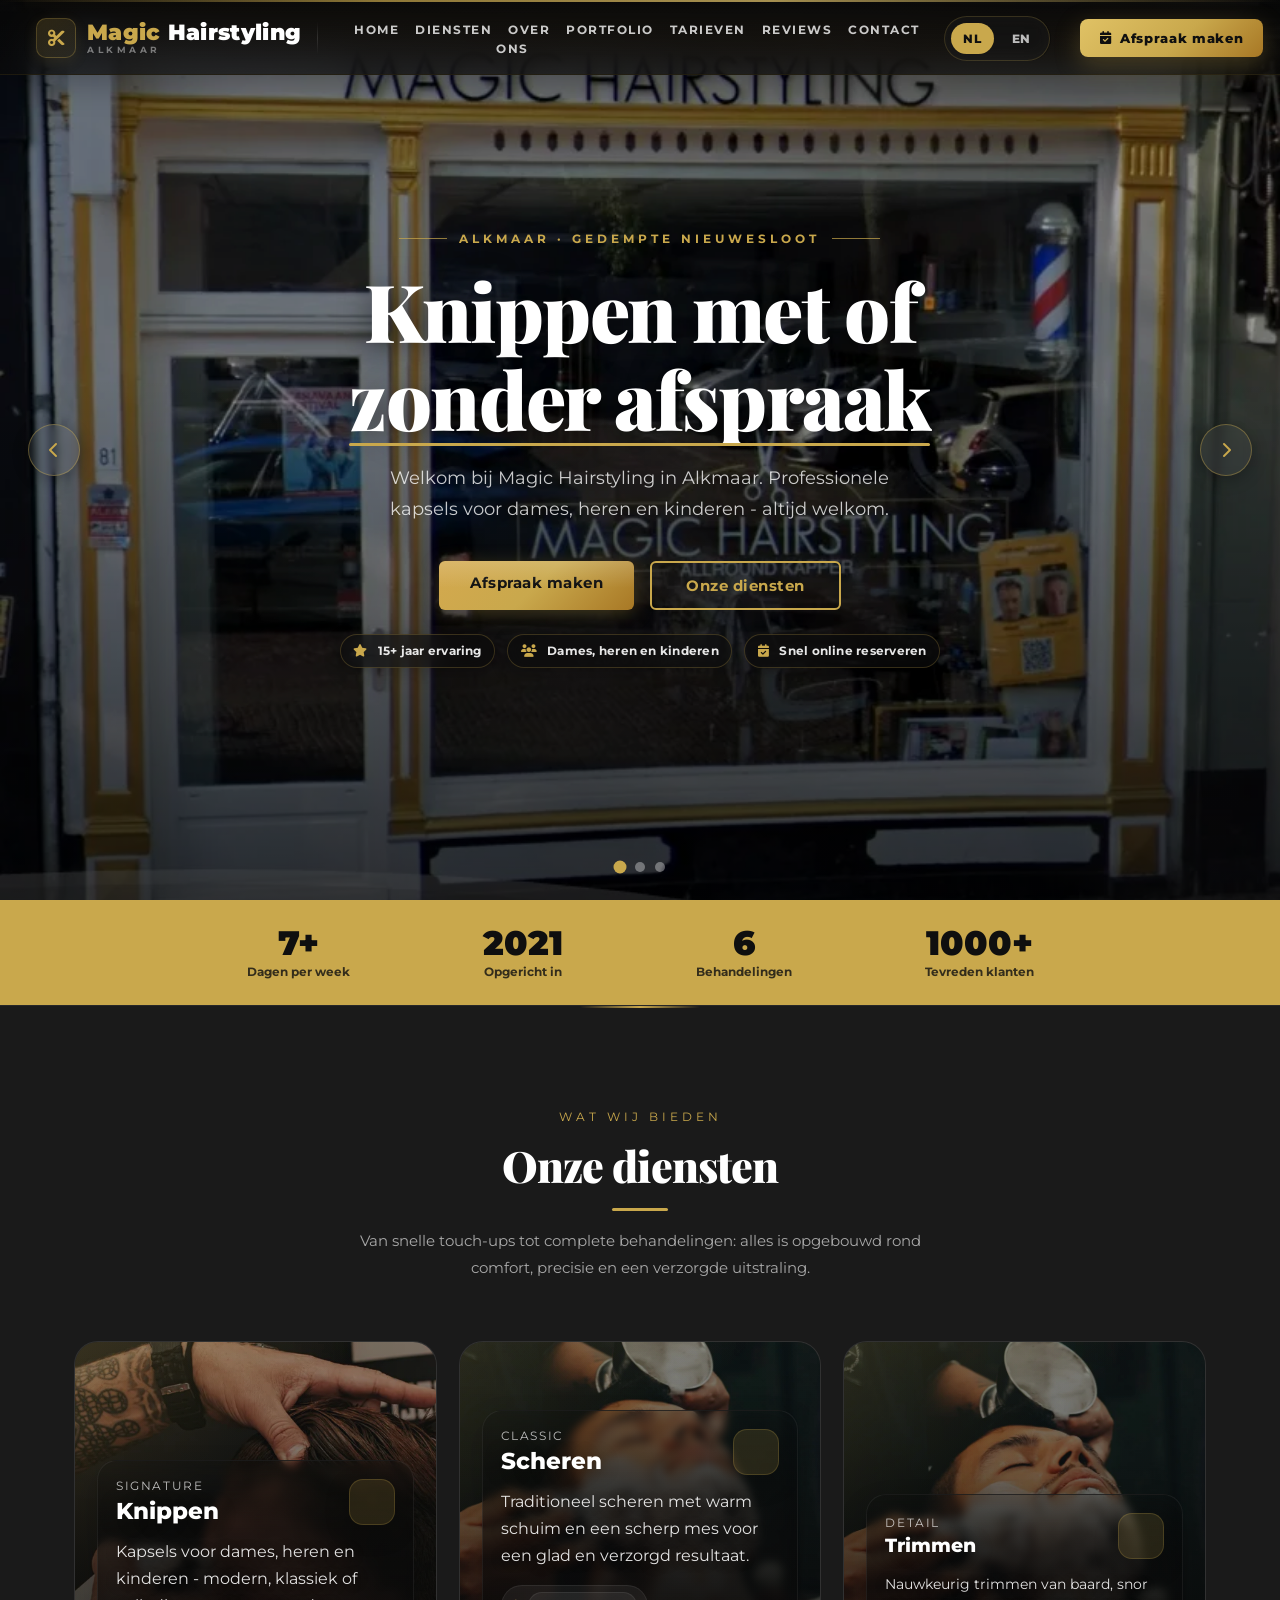
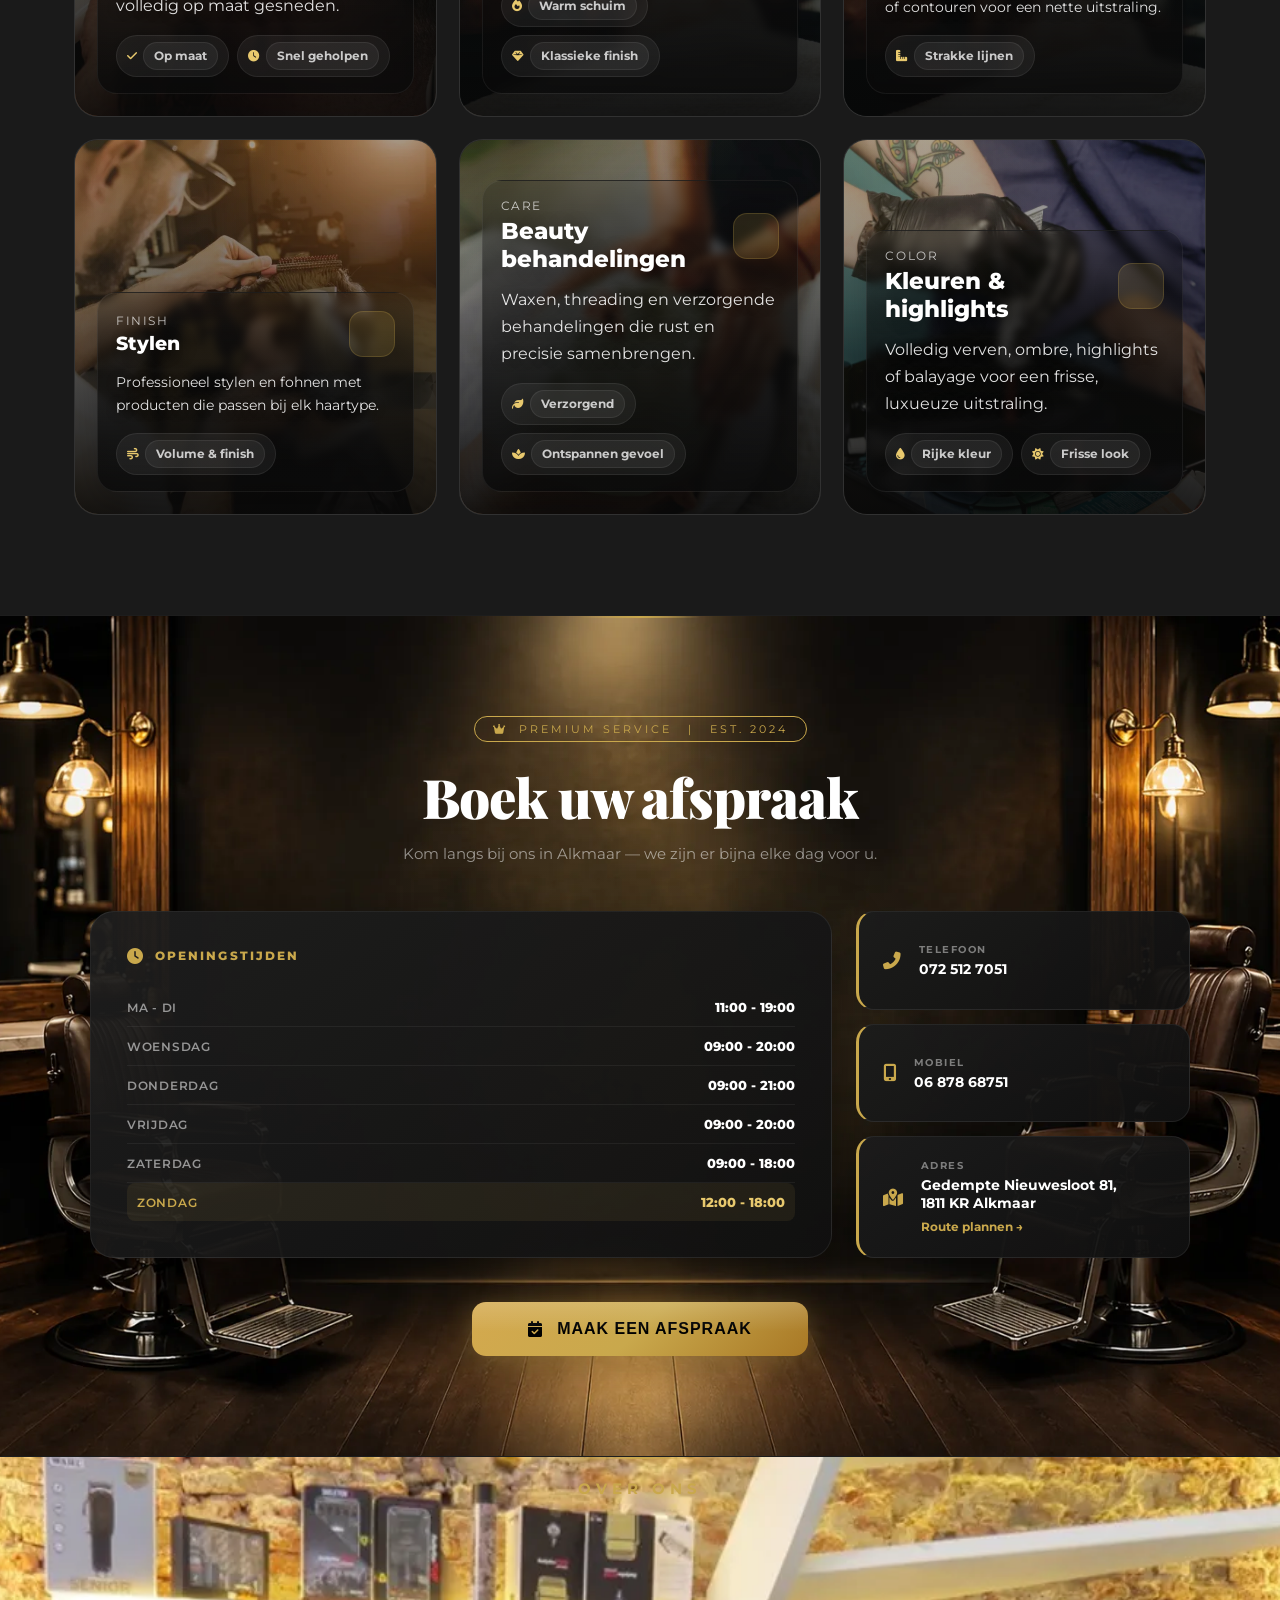
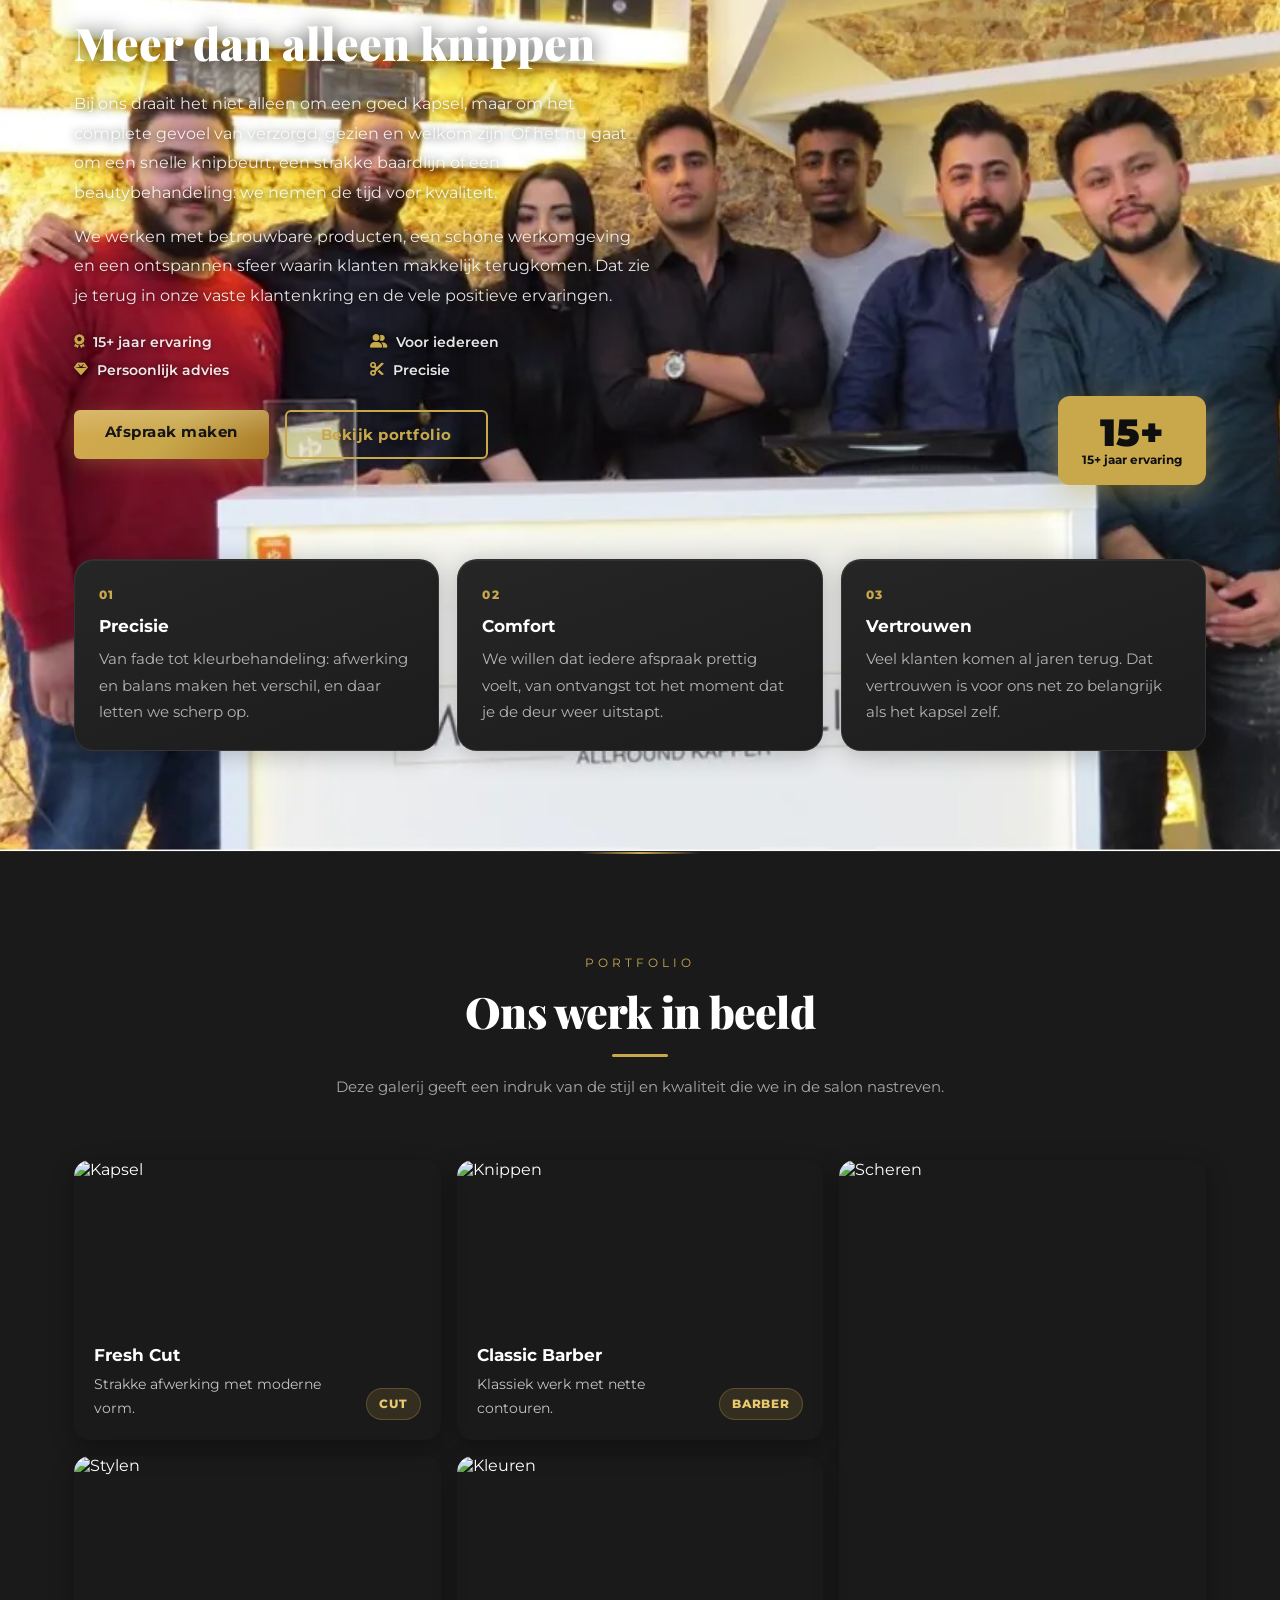
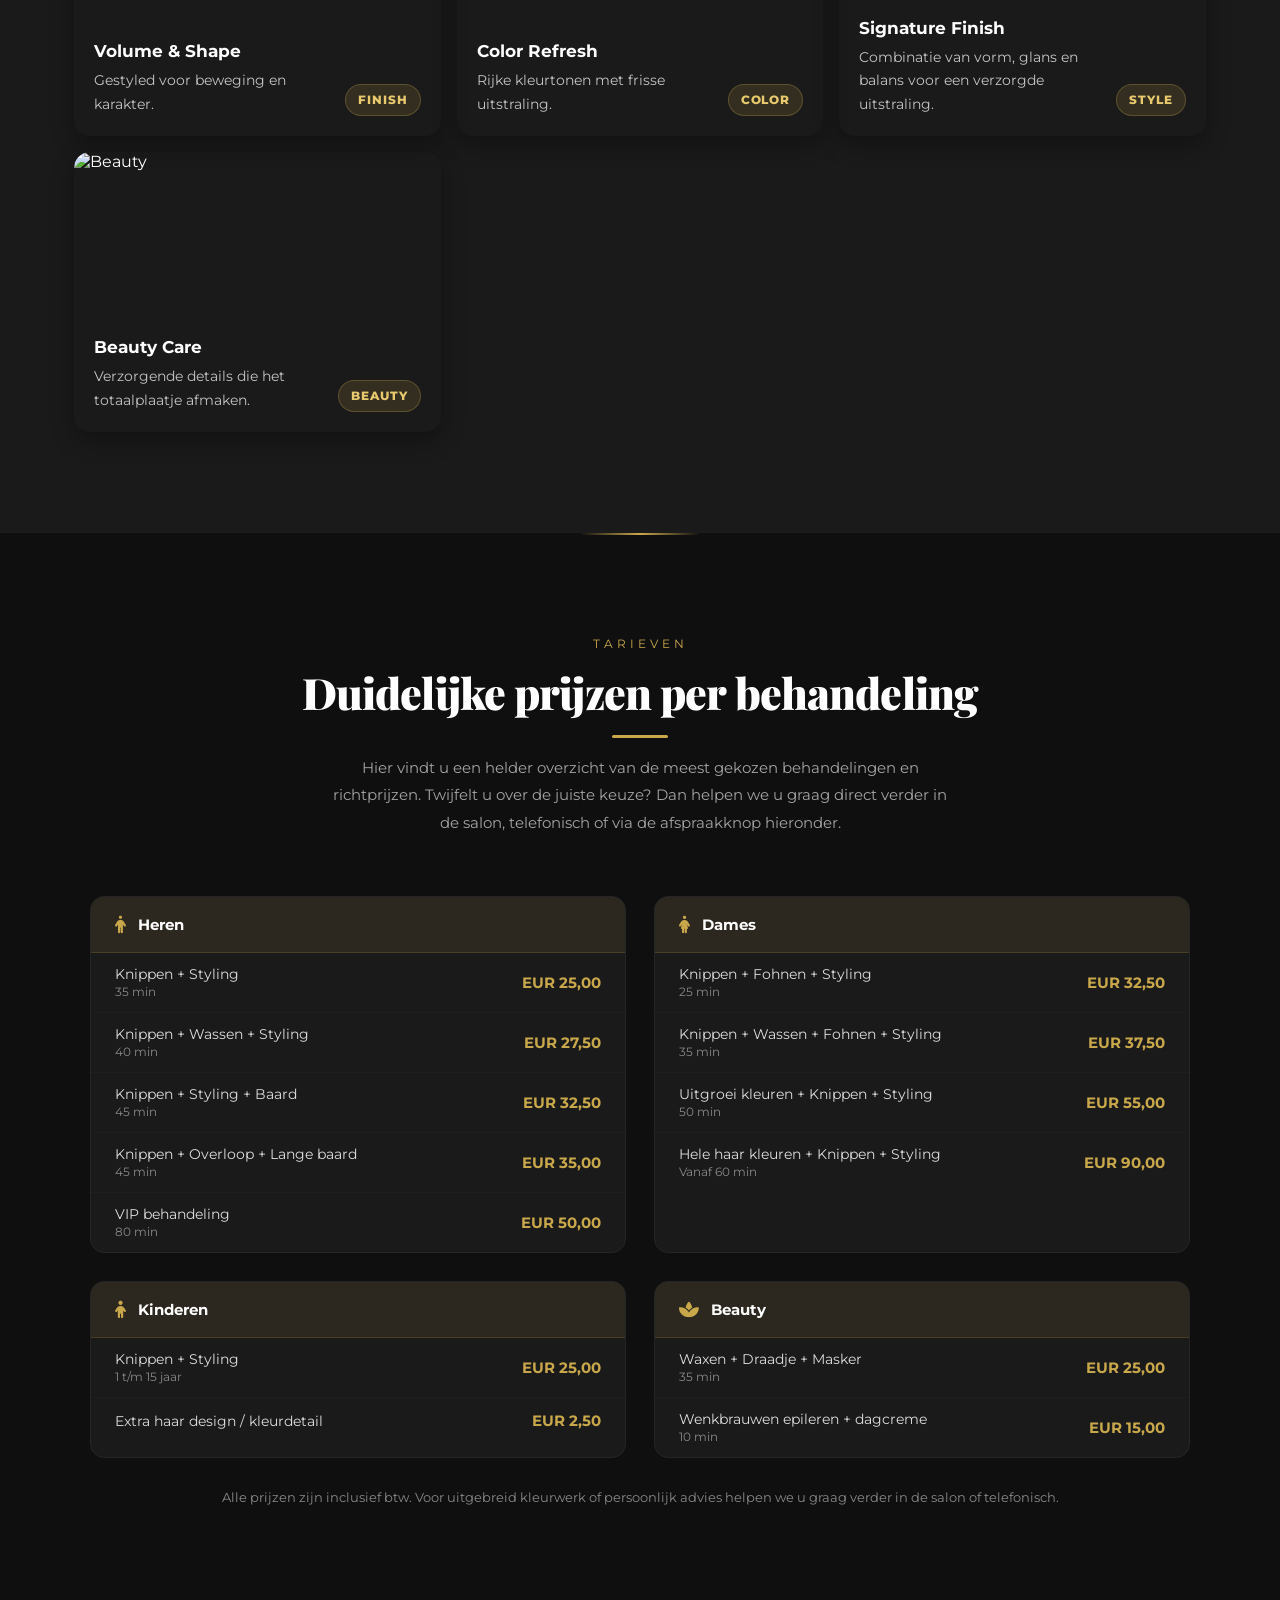
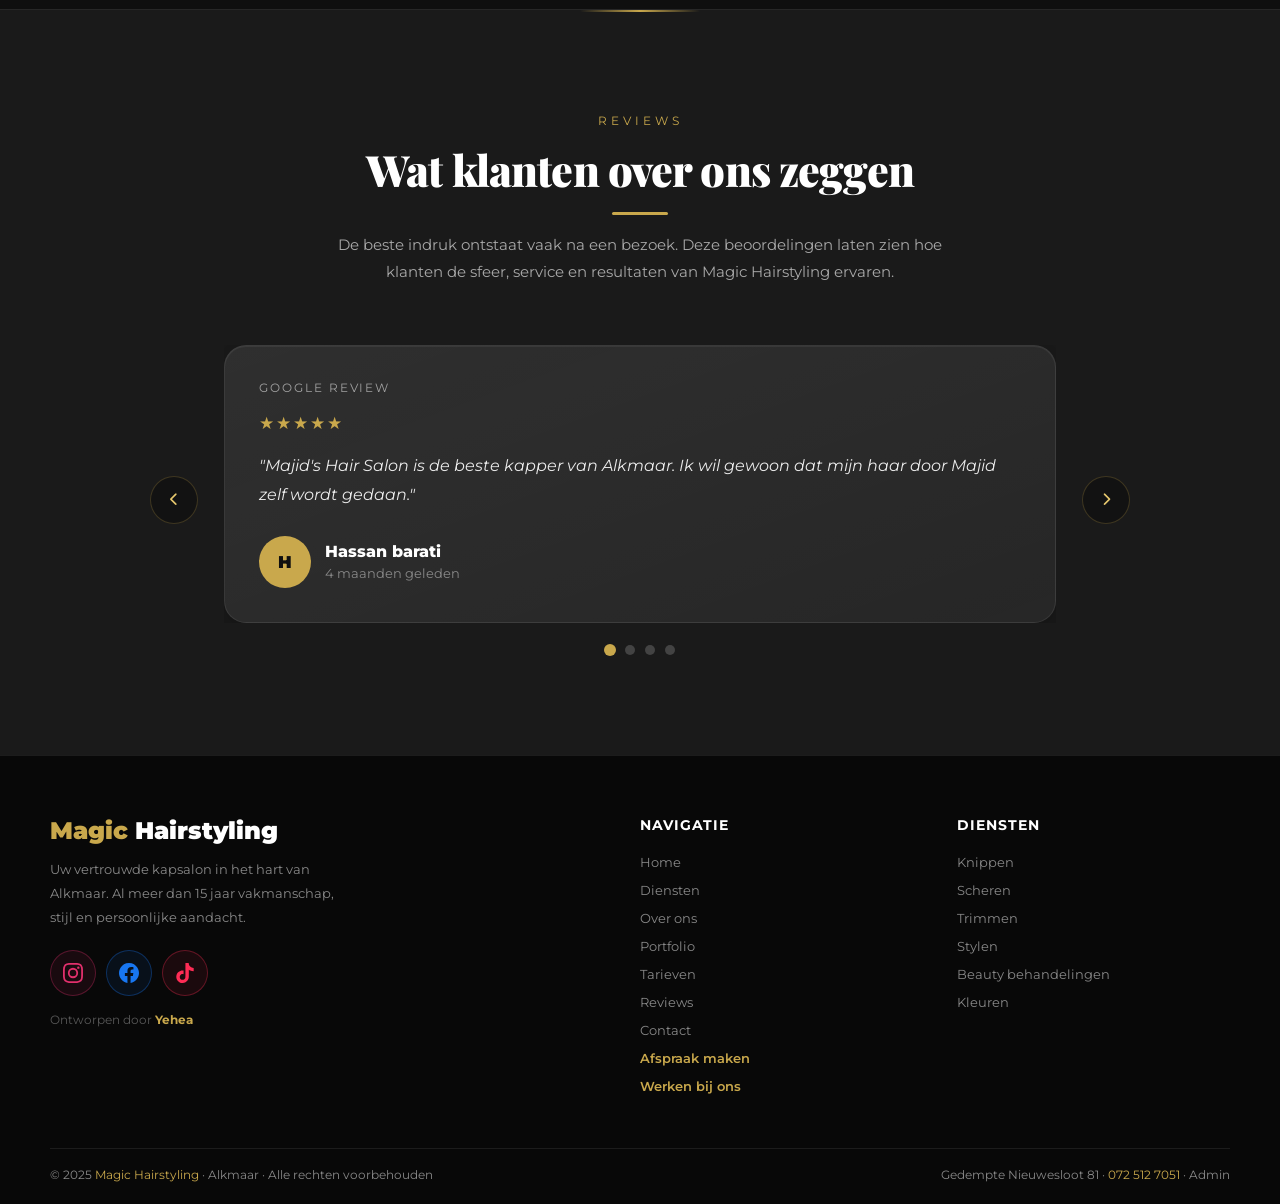
==== commit 68390c15: "hide over-ons background image on mobile for cleaner look" ====
--- a/index.html
+++ b/index.html
@@ -2014,19 +2014,14 @@
       .over-badge { right: 20px; bottom: 20px; padding: 14px 18px; }
       .over-badge .yrs { font-size: 1.8rem; }
       /* over-ons mobile fix */
-      #over::before { background: linear-gradient(180deg, rgba(0,0,0,.72) 0%, rgba(0,0,0,.60) 100%); }
-      .over-img img { object-position: 70% center; filter: brightness(.55) saturate(.9); }
-      .over-text {
-        background: rgba(8,8,8,.72);
-        backdrop-filter: blur(12px);
-        -webkit-backdrop-filter: blur(12px);
-        border-radius: 18px;
-        padding: 24px 20px;
-        border: 1px solid rgba(255,255,255,.07);
-        max-width: 100%;
-      }
-      .over-text p { font-size: .9rem; line-height: 1.75; }
+      .over-img { display: none; }
+      #over::before { display: none; }
+      #over { background: var(--dark2); }
+      .over-wrap { min-height: unset; padding: 40px 20px 60px; }
+      .over-text { max-width: 100%; }
       .over-text h2 { font-size: 1.7rem; }
+      .over-text p { font-size: .88rem; line-height: 1.7; }
+      .over-badge { position: static; margin-top: 24px; display: inline-block; }
       .values-grid { grid-template-columns: 1fr; }
       .port-grid { grid-template-columns: 1fr 1fr; }
       .port-item.tall { grid-row: span 1; }
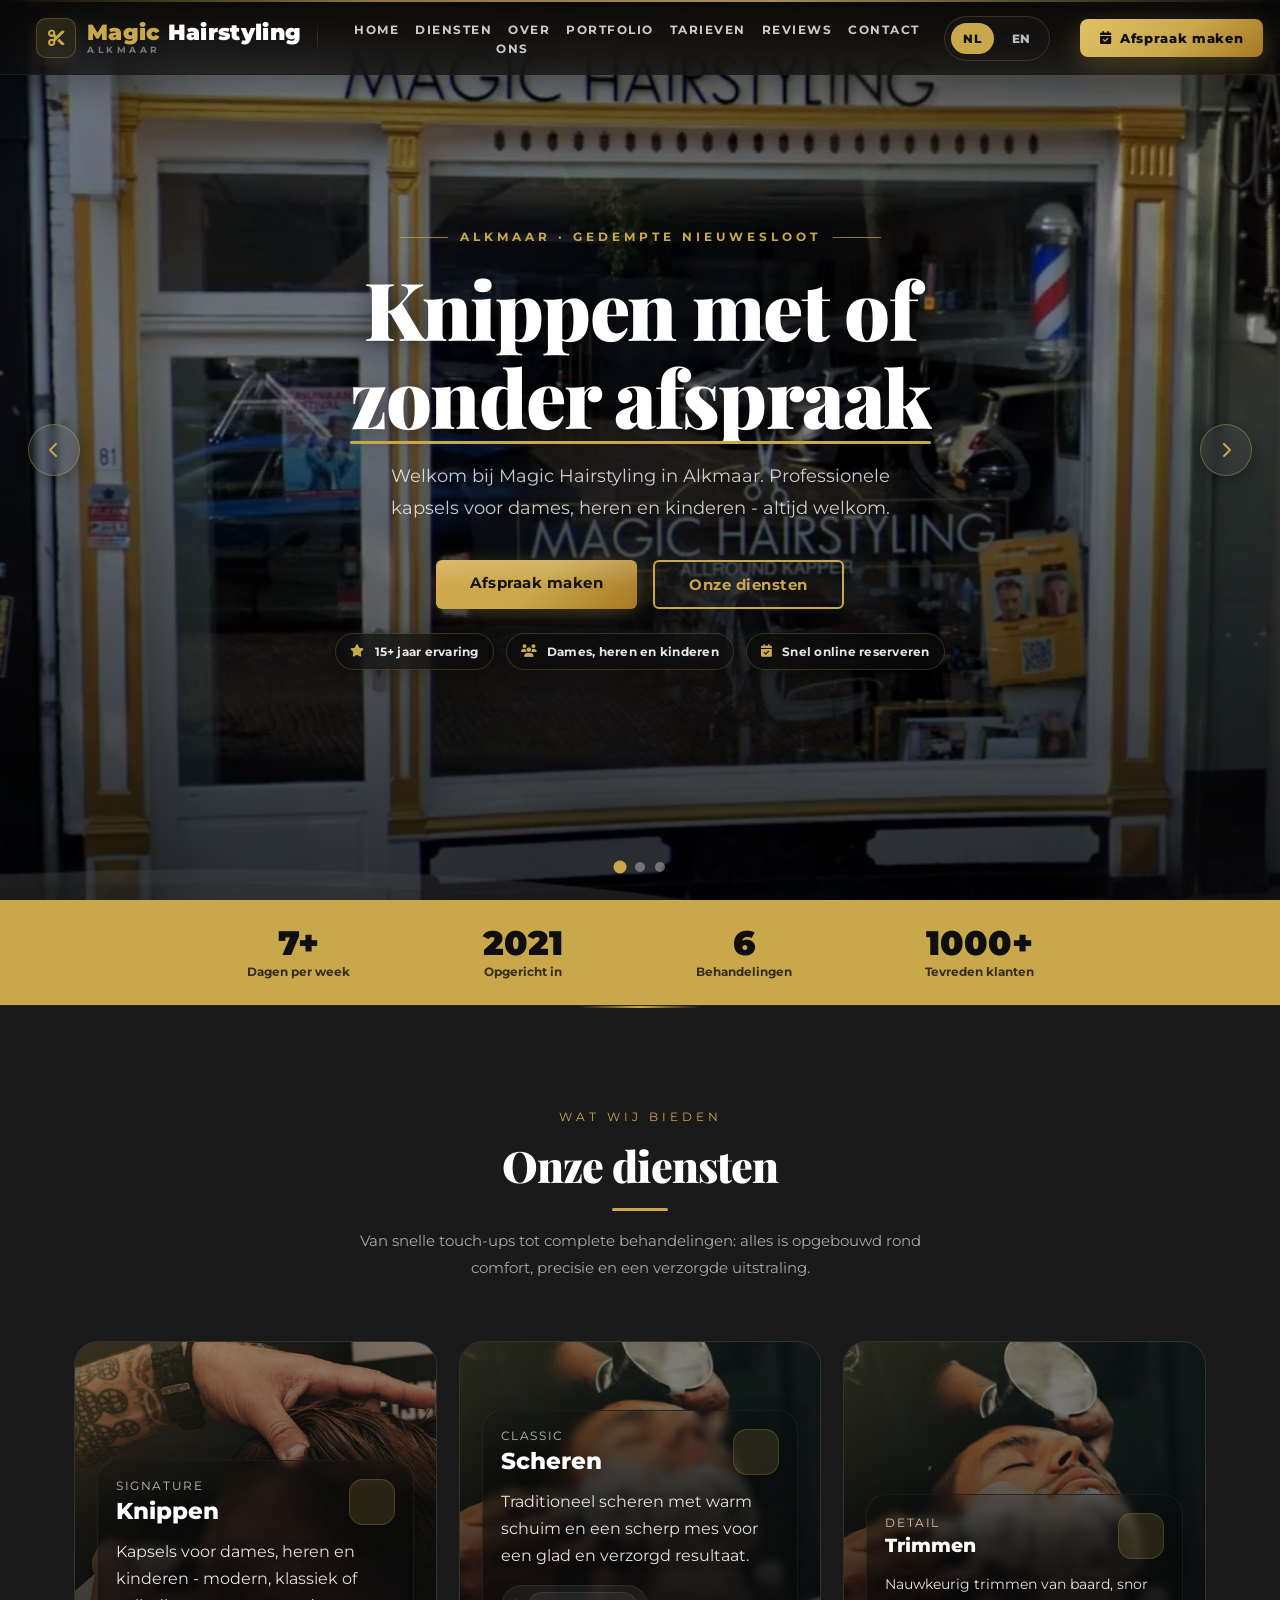
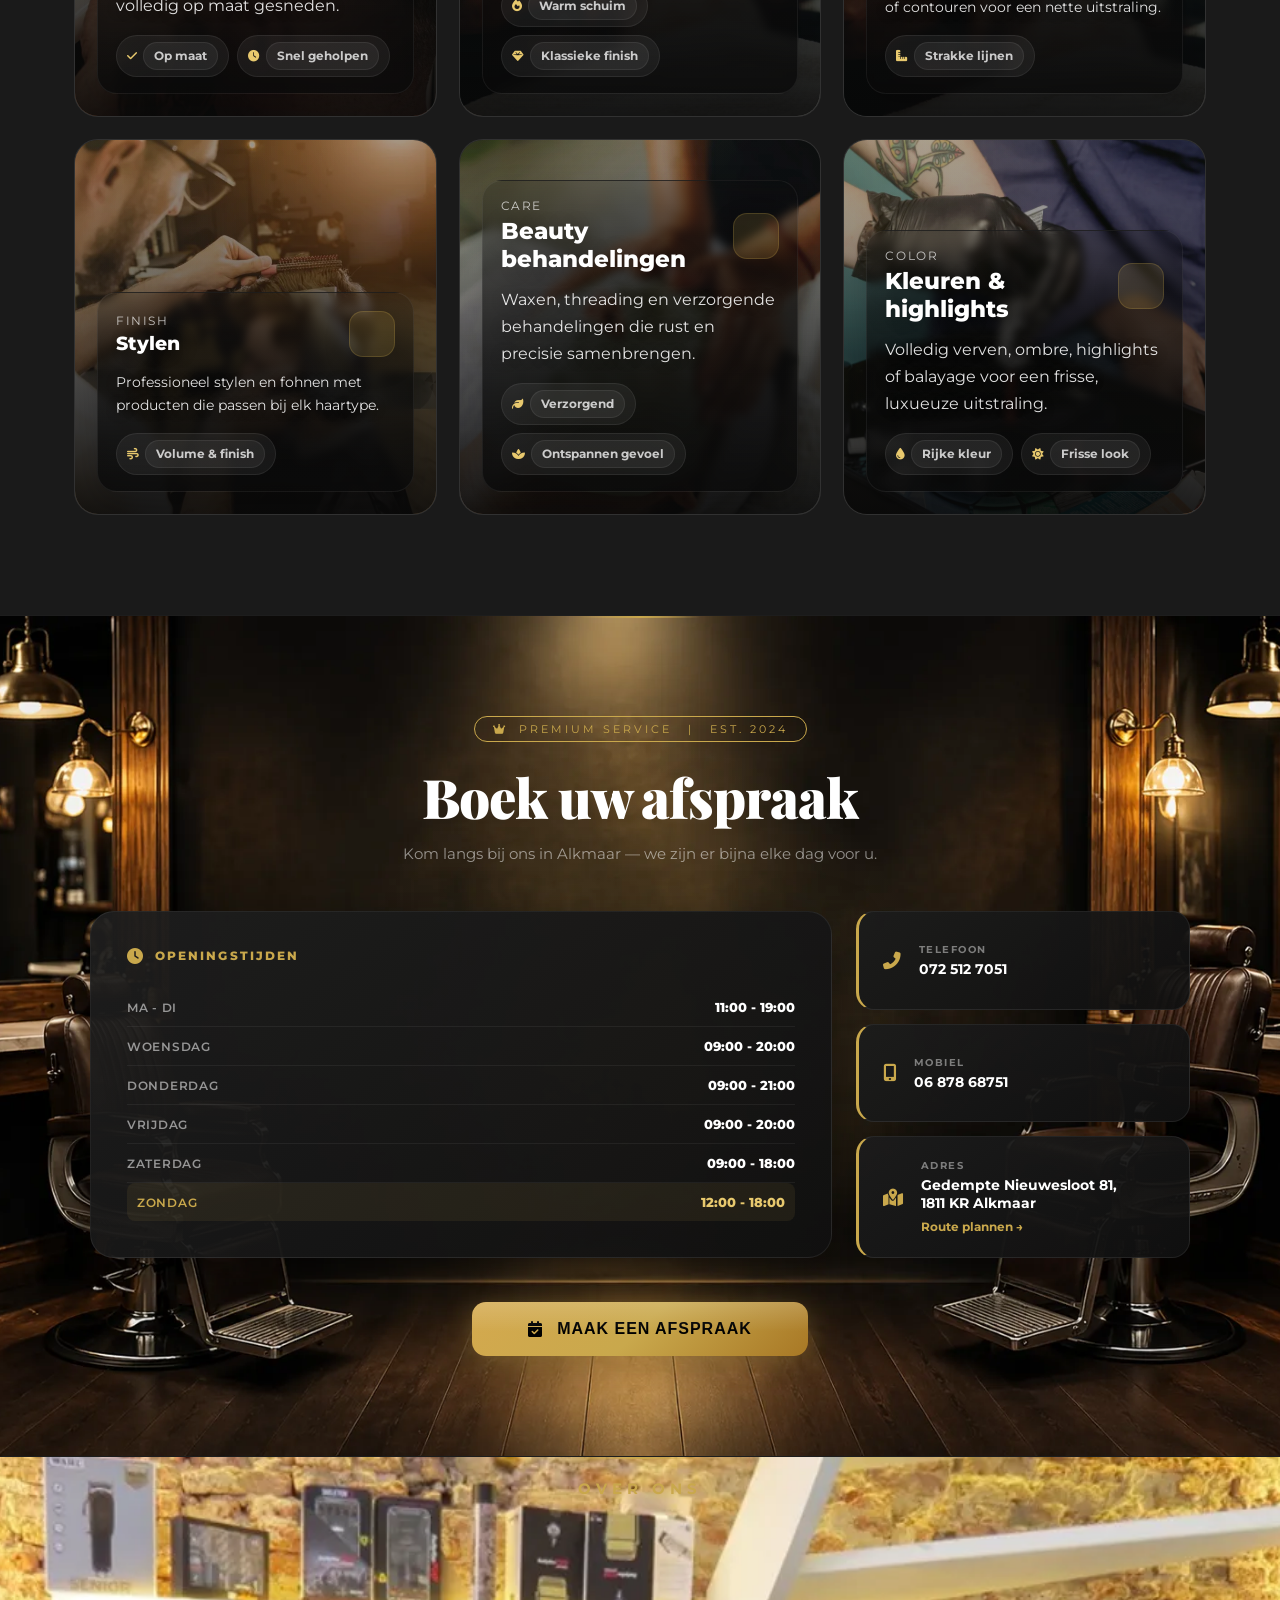
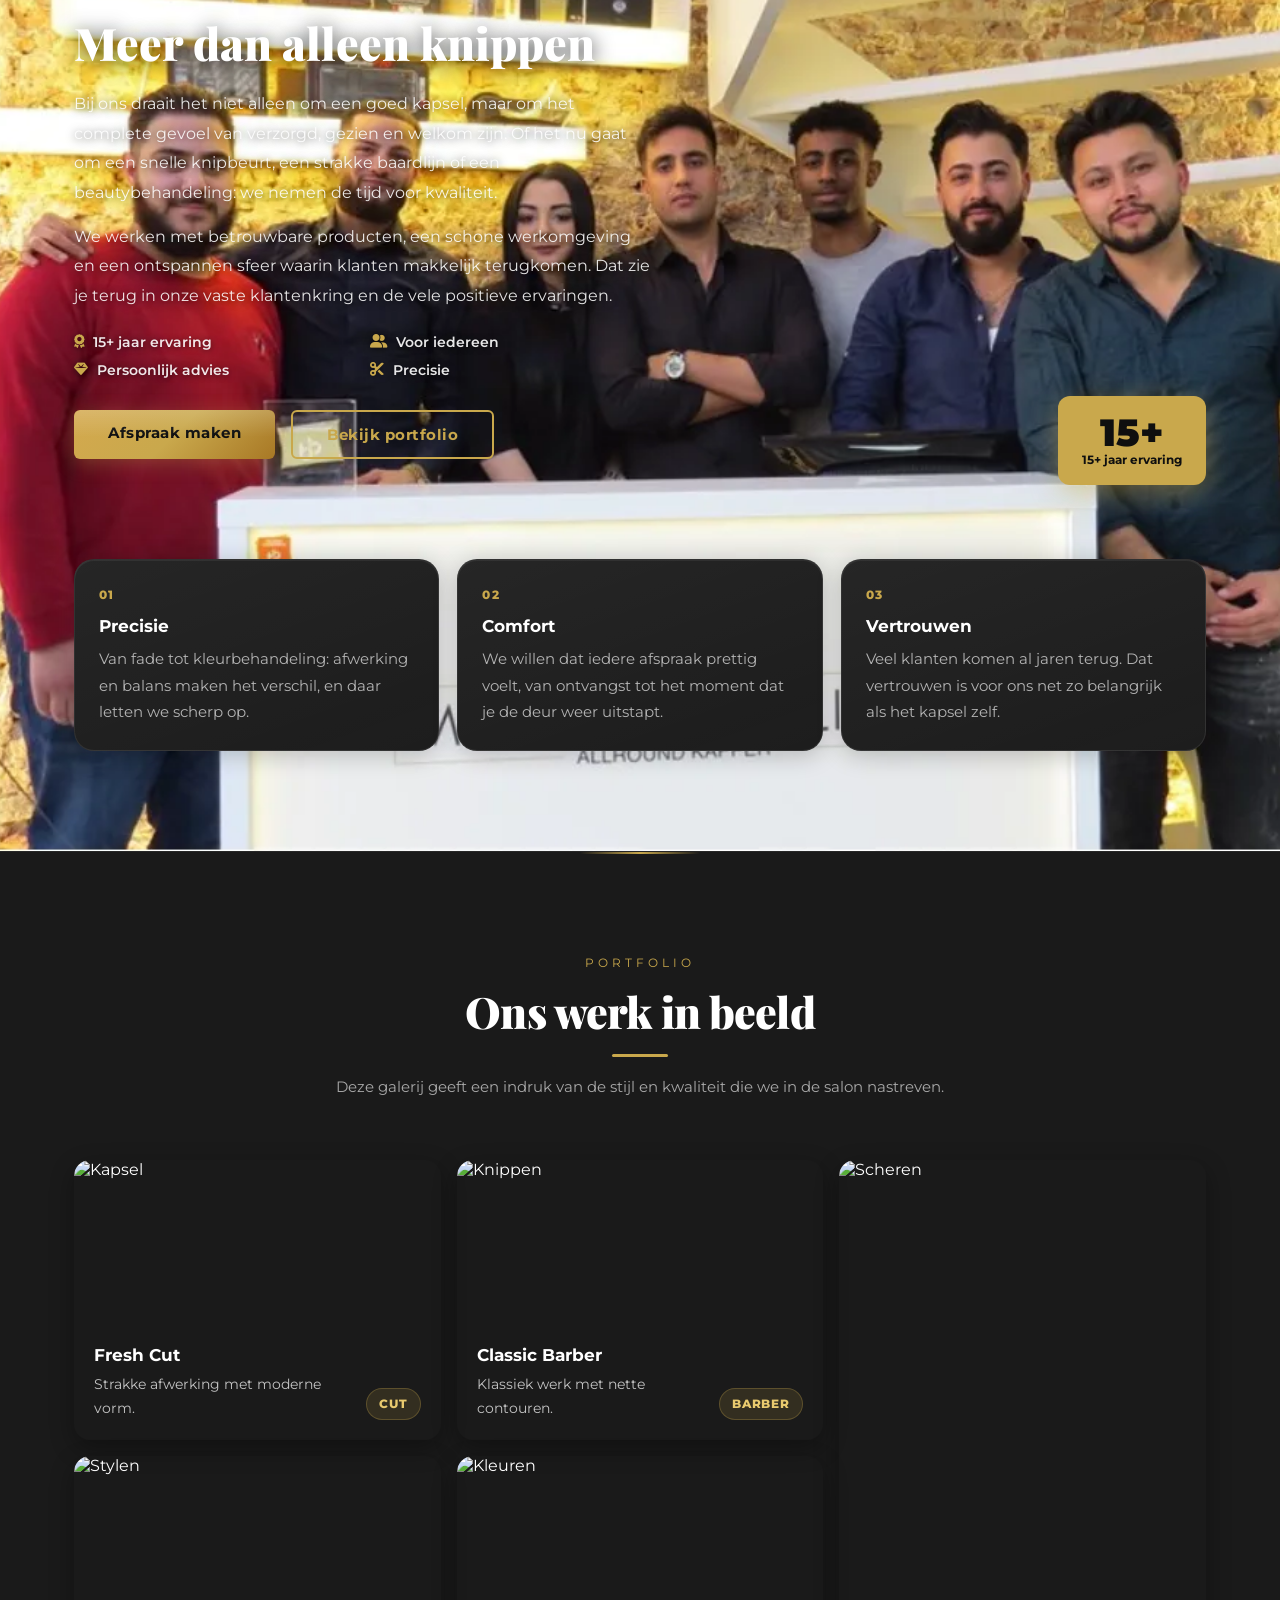
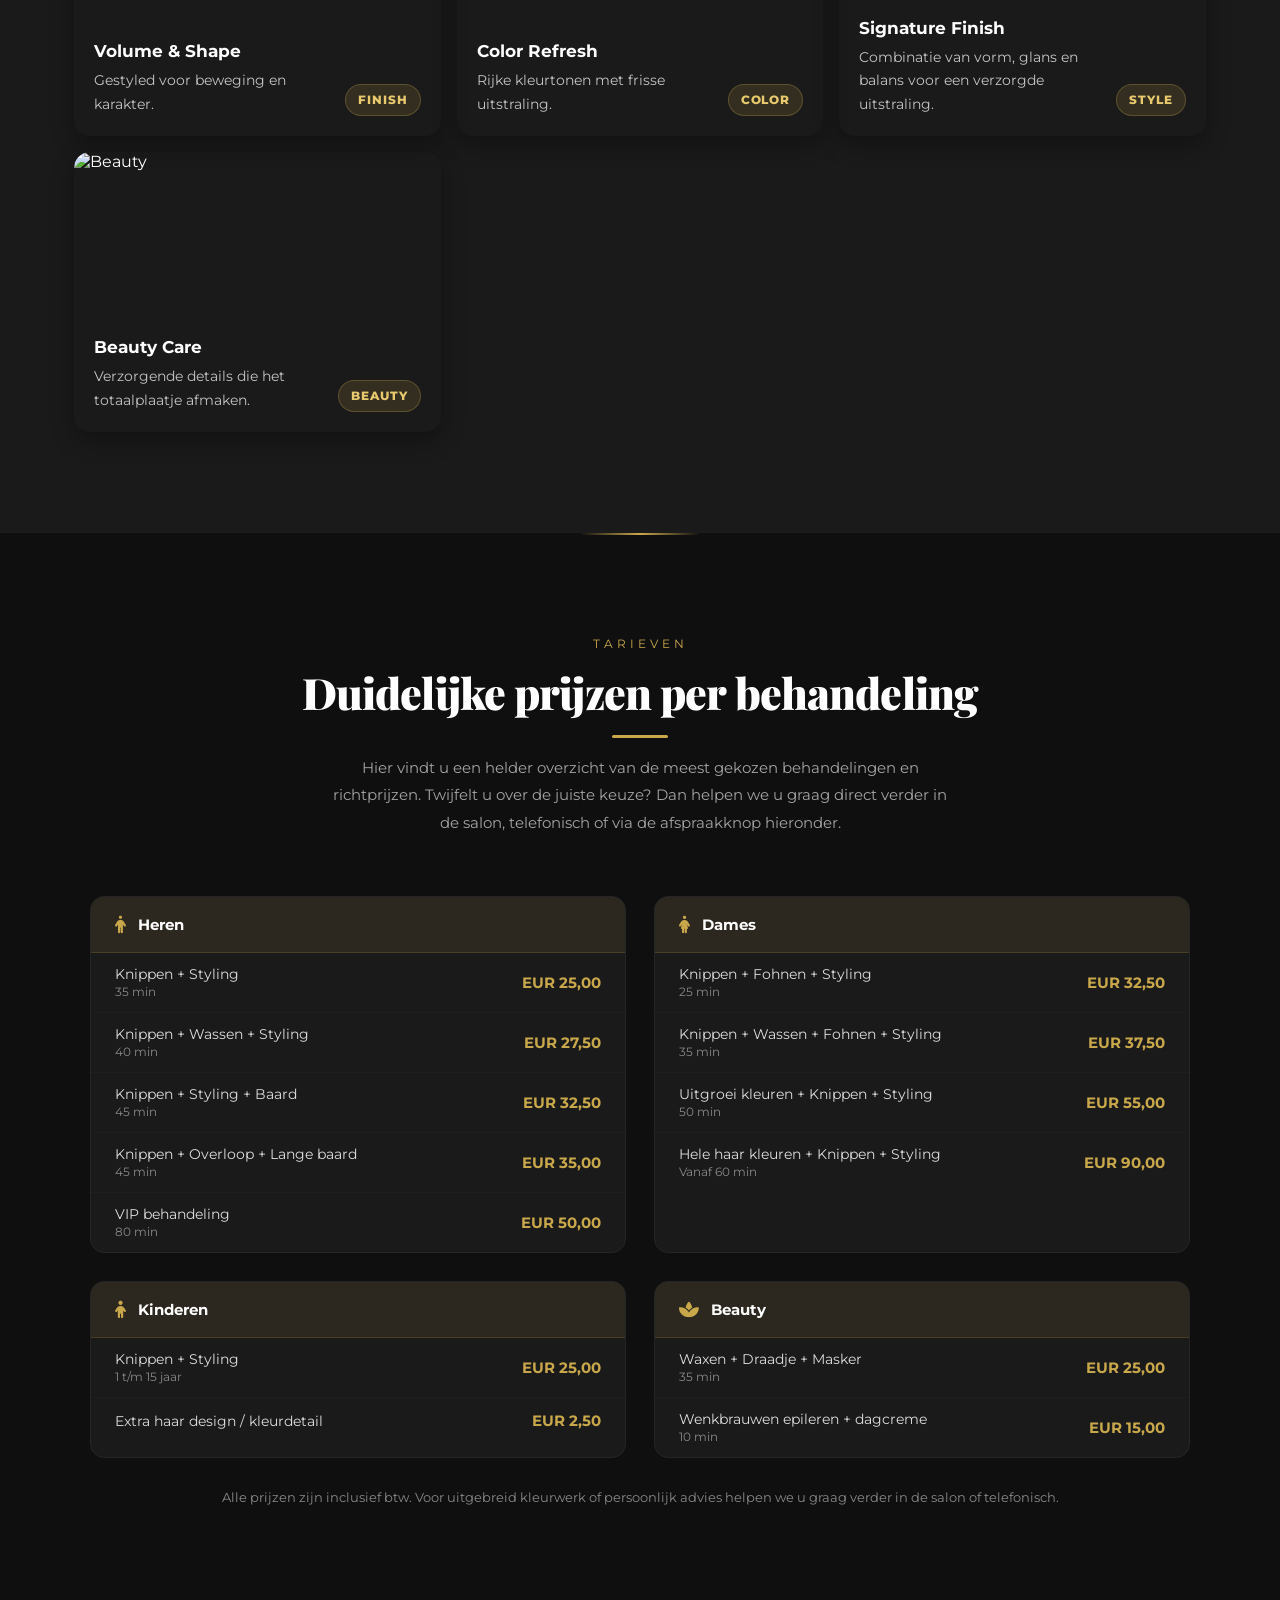
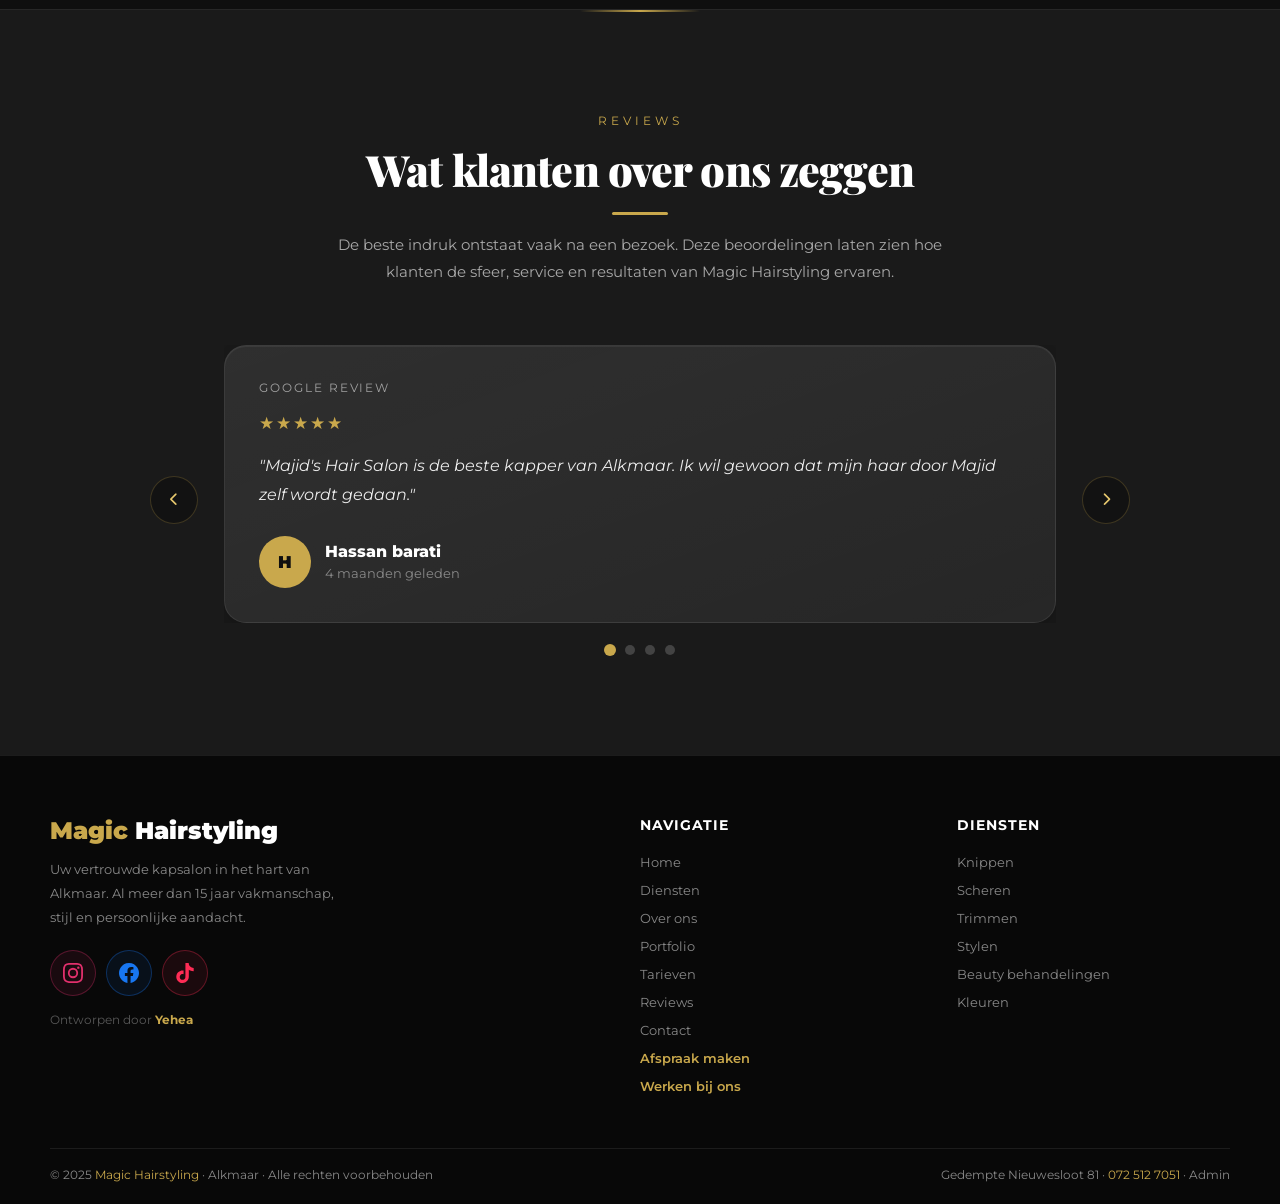
==== commit 3a0f03e1: "hide long paragraphs in over-ons on mobile, improve layout" ====
--- a/index.html
+++ b/index.html
@@ -2017,11 +2017,13 @@
       .over-img { display: none; }
       #over::before { display: none; }
       #over { background: var(--dark2); }
-      .over-wrap { min-height: unset; padding: 40px 20px 60px; }
+      .over-wrap { min-height: unset; padding: 32px 20px 48px; flex-direction: column; gap: 20px; }
       .over-text { max-width: 100%; }
-      .over-text h2 { font-size: 1.7rem; }
-      .over-text p { font-size: .88rem; line-height: 1.7; }
-      .over-badge { position: static; margin-top: 24px; display: inline-block; }
+      .over-text h2 { font-size: 1.8rem; margin-bottom: 20px; }
+      .over-long-p { display: none; }
+      .over-feats { grid-template-columns: 1fr 1fr; gap: 10px; margin: 0 0 24px; }
+      .feat { font-size: .82rem; gap: 7px; }
+      .over-badge { position: static; align-self: flex-start; margin-top: 0; padding: 14px 20px; border-radius: 14px; }
       .values-grid { grid-template-columns: 1fr; }
       .port-grid { grid-template-columns: 1fr 1fr; }
       .port-item.tall { grid-row: span 1; }
@@ -2944,8 +2946,8 @@
     <div class="over-wrap">
       <div class="over-text">
         <h2 data-i18n="over-ons.about.title">Meer dan alleen knippen</h2>
-        <p data-i18n="over-ons.about.p1">Bij ons draait het niet alleen om een goed kapsel, maar om het complete gevoel van verzorgd, gezien en welkom zijn. Of het nu gaat om een snelle knipbeurt, een strakke baardlijn of een beautybehandeling: we nemen de tijd voor kwaliteit.</p>
-        <p data-i18n="over-ons.about.p2">We werken met betrouwbare producten, een schone werkomgeving en een ontspannen sfeer waarin klanten makkelijk terugkomen. Dat zie je terug in onze vaste klantenkring en de vele positieve ervaringen.</p>
+        <p class="over-long-p" data-i18n="over-ons.about.p1">Bij ons draait het niet alleen om een goed kapsel, maar om het complete gevoel van verzorgd, gezien en welkom zijn. Of het nu gaat om een snelle knipbeurt, een strakke baardlijn of een beautybehandeling: we nemen de tijd voor kwaliteit.</p>
+        <p class="over-long-p" data-i18n="over-ons.about.p2">We werken met betrouwbare producten, een schone werkomgeving en een ontspannen sfeer waarin klanten makkelijk terugkomen. Dat zie je terug in onze vaste klantenkring en de vele positieve ervaringen.</p>
 
         <div class="over-feats">
           <div class="feat"><i class="fas fa-award"></i><span data-i18n="over-ons.about.feature1Title">15+ jaar ervaring</span></div>
